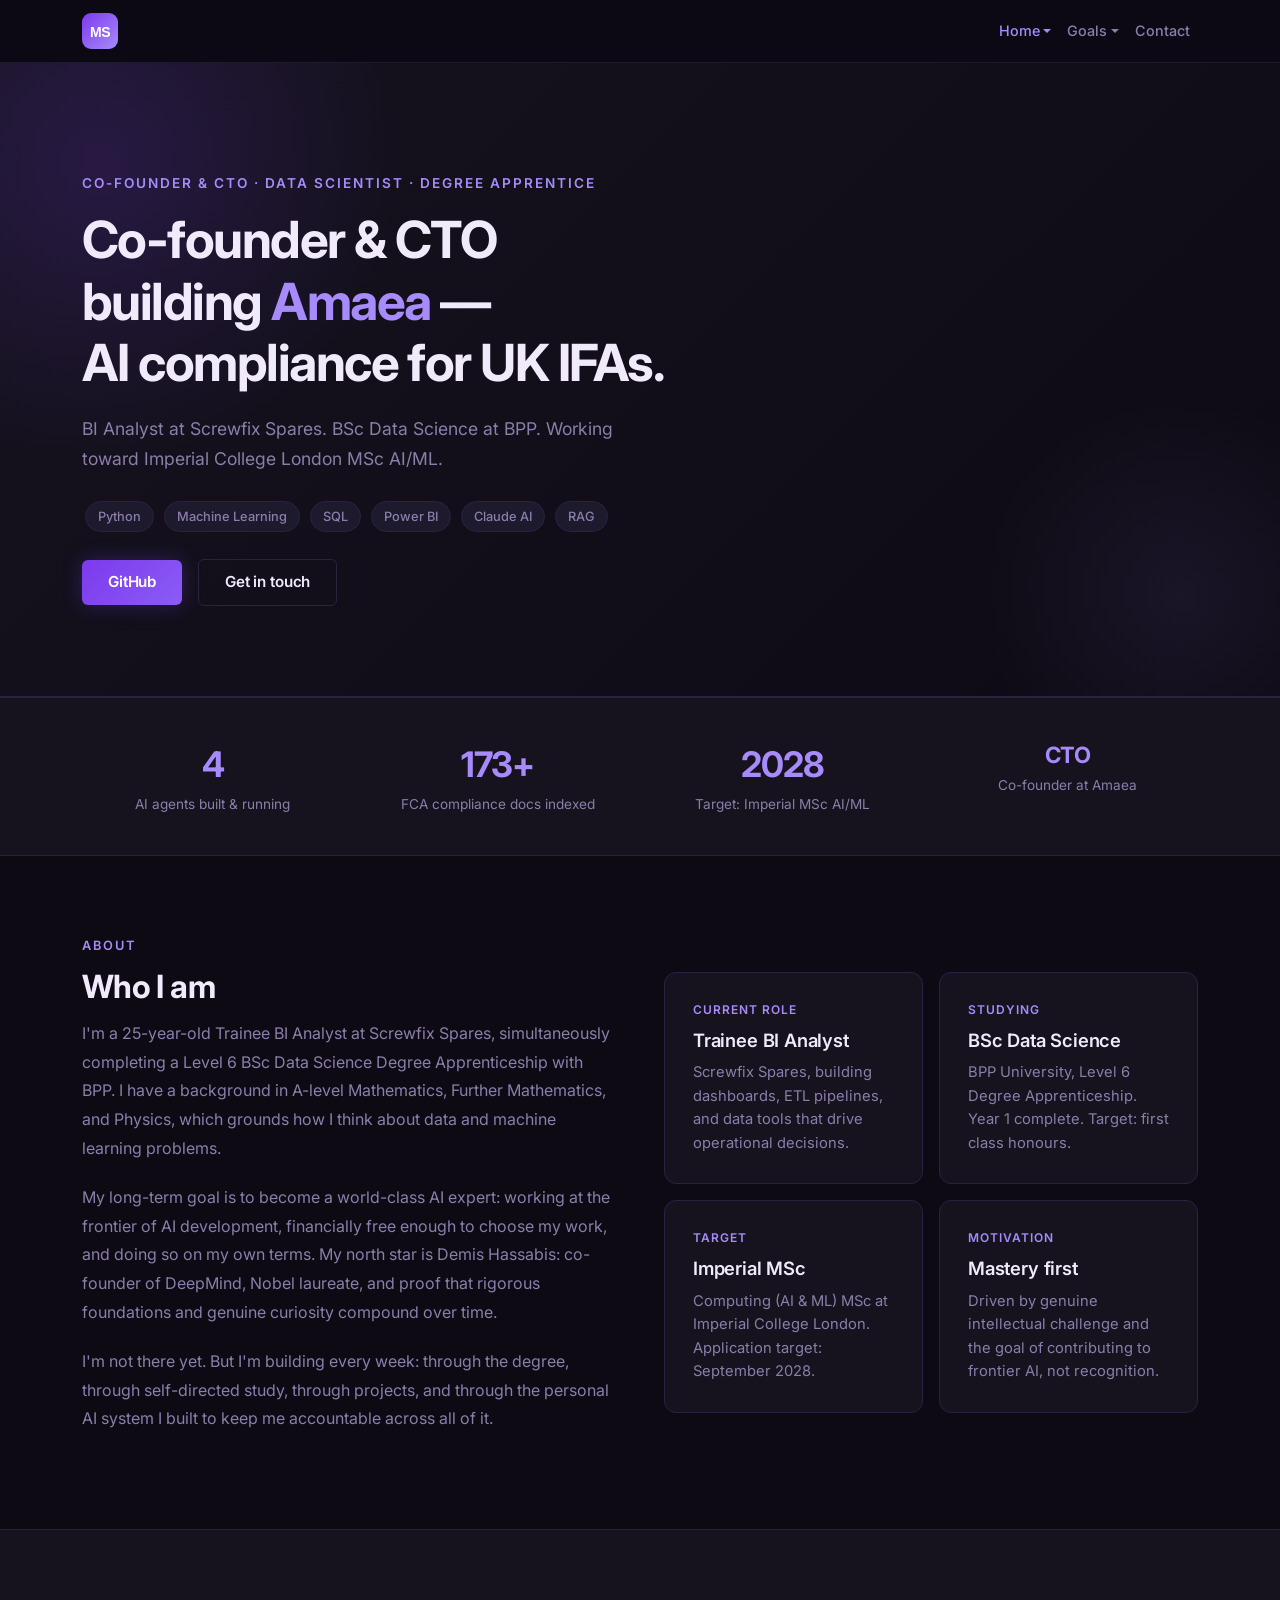
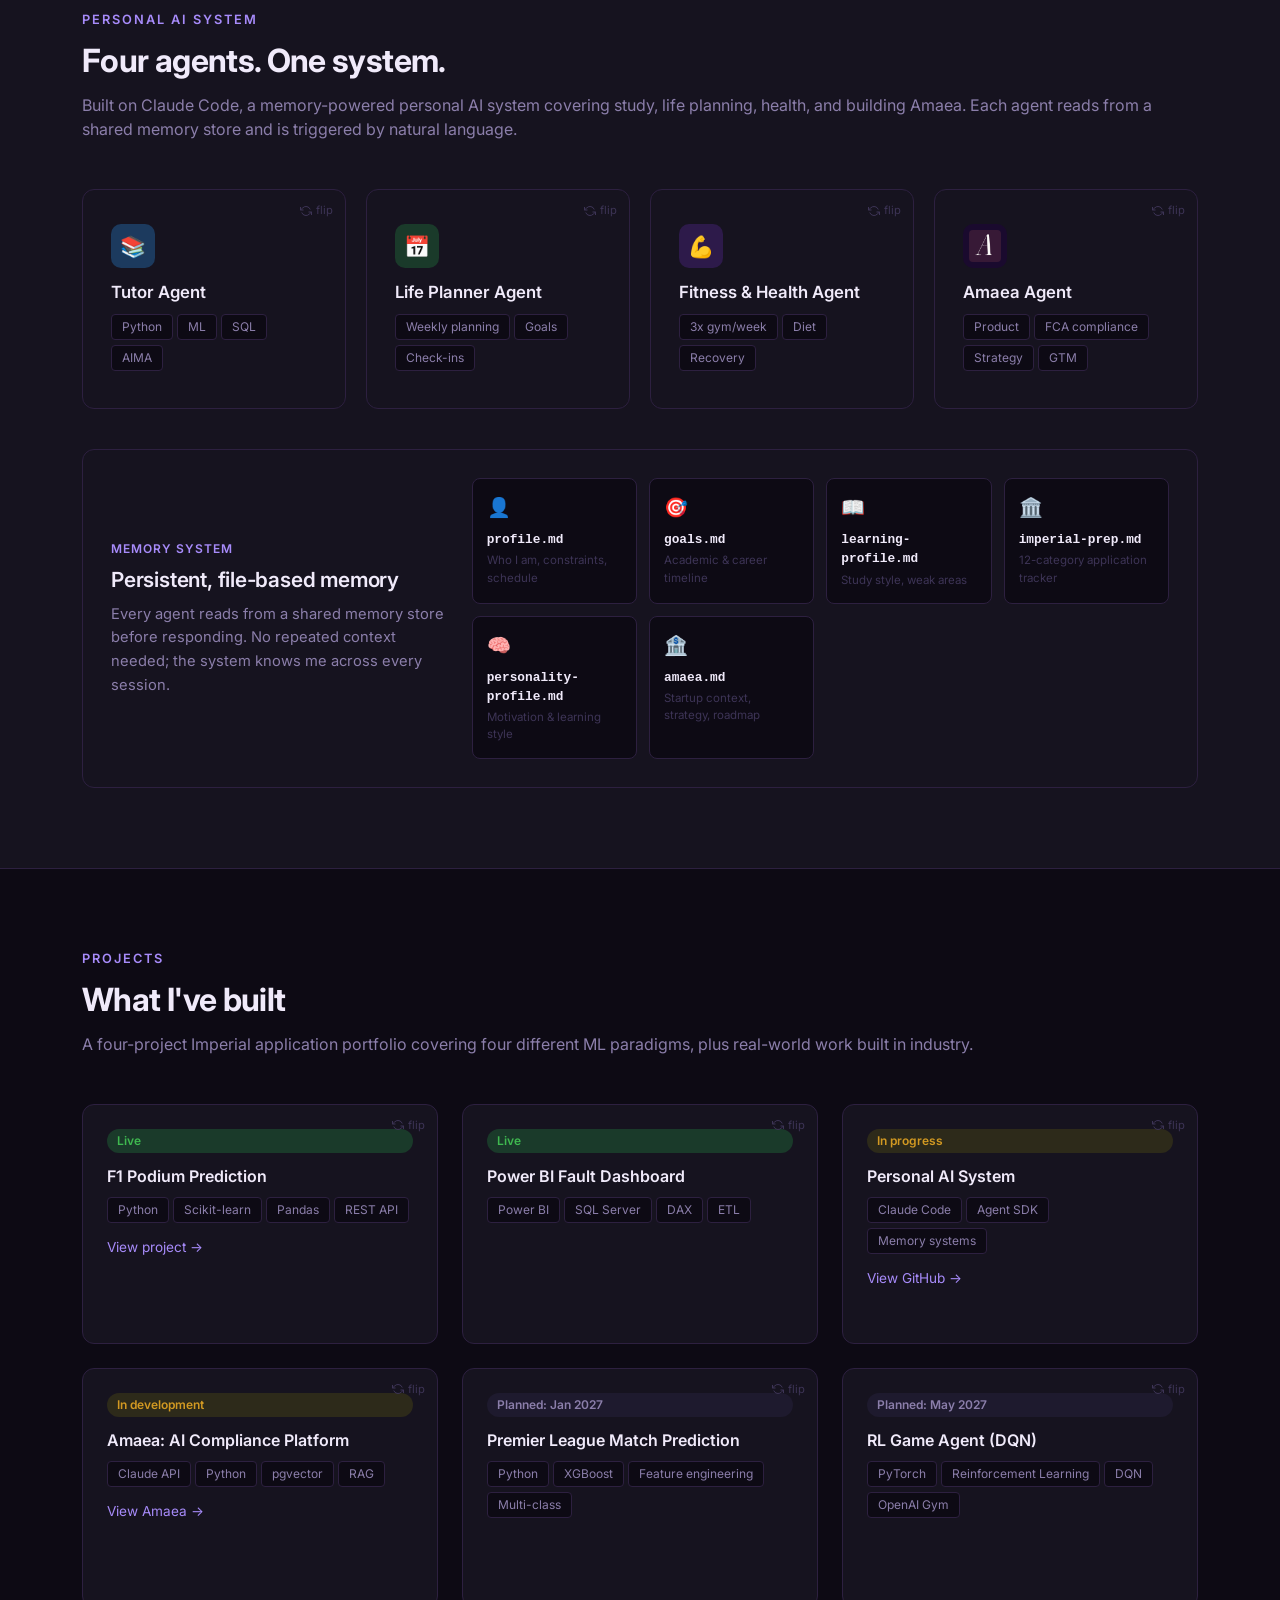
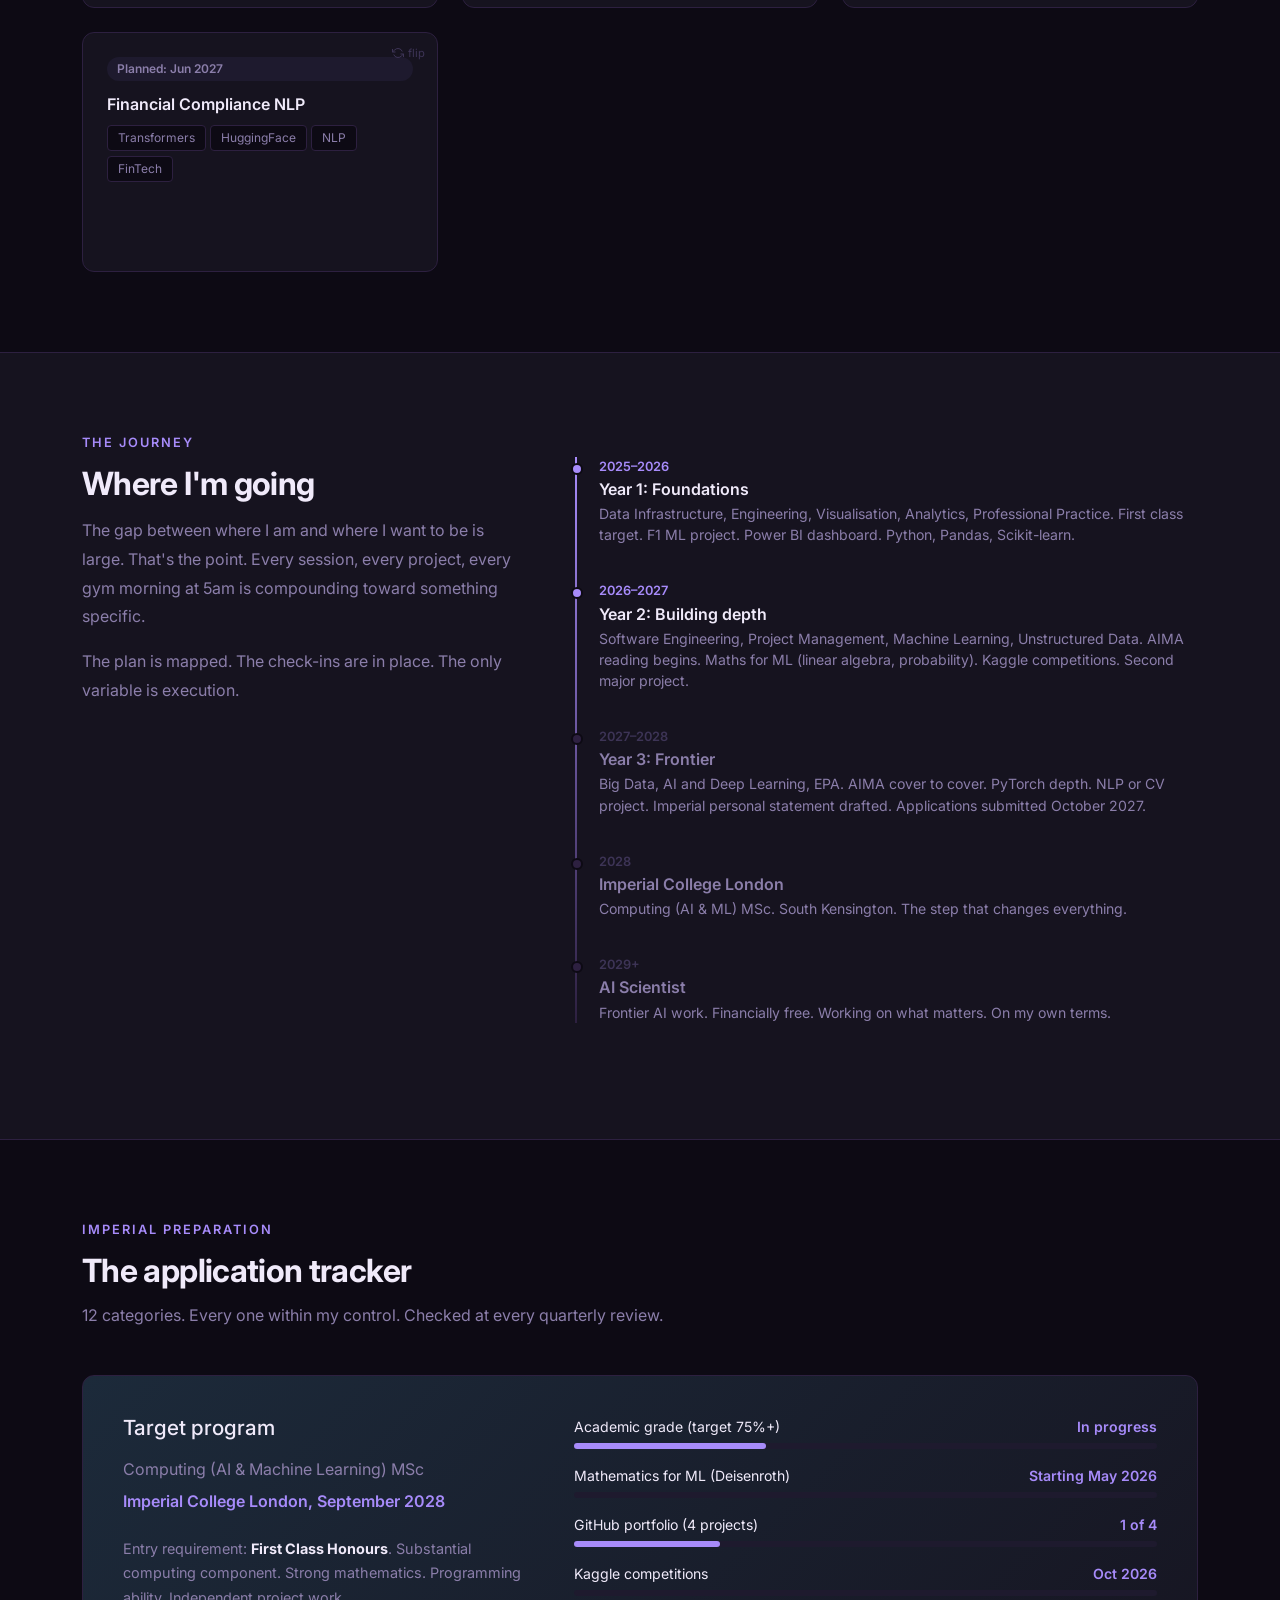
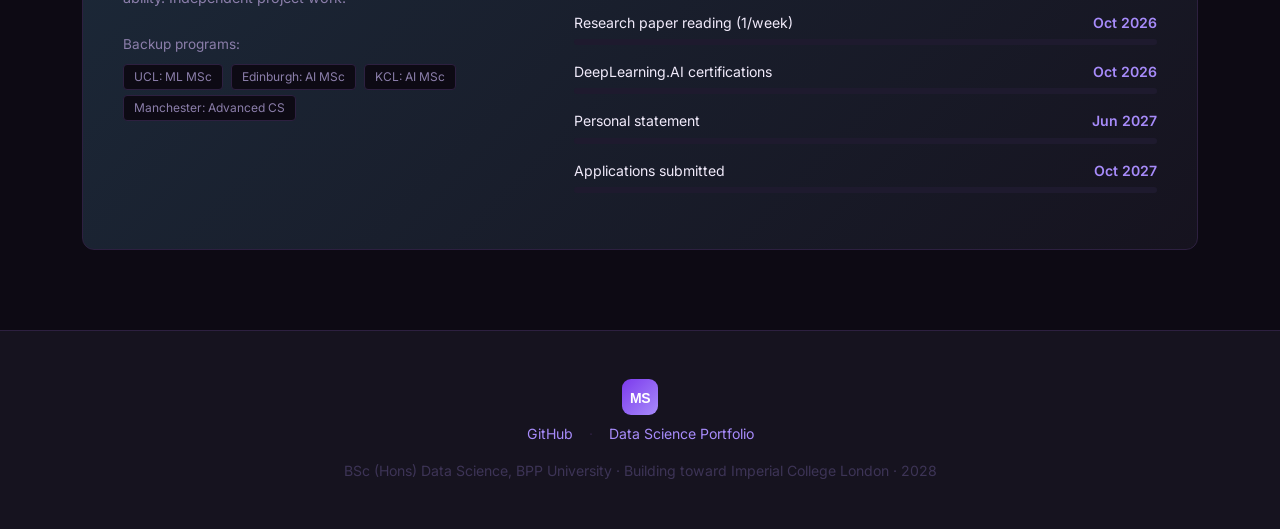
==== index.html @ a5e419f2 "Remove personal tracking memory files from professional portfolio memory grid" ====
<!DOCTYPE html>
<html lang="en">
<head>
  <meta charset="UTF-8"/>
  <meta name="viewport" content="width=device-width, initial-scale=1.0"/>
  <title>Milan Sajiv, Co-founder & CTO, Data Scientist</title>
  <link rel="icon" href="data:image/svg+xml,<svg xmlns=%22http://www.w3.org/2000/svg%22 viewBox=%220 0 100 100%22><text y=%22.9em%22 font-size=%2290%22>🧠</text></svg>">
  <link href="https://cdn.jsdelivr.net/npm/bootstrap@5.3.0/dist/css/bootstrap.min.css" rel="stylesheet"/>
  <link href="https://fonts.googleapis.com/css2?family=Inter:wght@300;400;600;700&display=swap" rel="stylesheet"/>
  <link href="site.css" rel="stylesheet"/>
  <style>
    * { scroll-behavior: smooth; }
    body { font-family: 'Inter', sans-serif; background-color: #0d0a14; color: #f0eafa; margin: 0; }

    /* Nav */
    .navbar { background-color: #16131f; border-bottom: 1px solid #2d2040; }
    .navbar-brand { color: #f0eafa !important; font-weight: 700; font-size: 1.1rem; }
    .nav-link { color: #8b7eaa !important; font-size: 0.9rem; }
    .nav-link:hover, .nav-link.active { color: #a78bfa !important; }
    .navbar-toggler { border-color: #2d2040 !important; padding: 6px 10px; }
    .dropdown-menu { background-color: #16131f; border: 1px solid #2d2040; border-radius: 8px; padding: 6px; margin-top: 4px; }
    .dropdown-item { color: #8b7eaa; border-radius: 4px; font-size: 0.88rem; padding: 8px 14px; }
    .dropdown-item:hover, .dropdown-item:focus { background-color: #1e1a2e; color: #a78bfa; }

    /* Hero */
    .hero { background: linear-gradient(135deg, #16131f 0%, #0d0a14 100%); padding: 110px 0 90px; border-bottom: 1px solid #2d2040; }
    .hero .eyebrow { color: #a78bfa; font-size: 0.85rem; font-weight: 600; text-transform: uppercase; letter-spacing: 2px; margin-bottom: 16px; }
    .hero h1 { font-size: 3.2rem; font-weight: 700; line-height: 1.2; margin-bottom: 20px; }
    .hero h1 span { color: #a78bfa; }
    .hero p { font-size: 1.1rem; color: #8b7eaa; max-width: 580px; line-height: 1.7; }
    .badge-tech { background-color: #1e1a2e; color: #8b7eaa; border: 1px solid #2d2040; padding: 5px 12px; border-radius: 20px; font-size: 0.8rem; display: inline-block; margin: 3px; }
    .btn-main { background-color: #7c3aed; border: none; color: #fff; padding: 11px 26px; border-radius: 6px; font-weight: 600; text-decoration: none; display: inline-block; margin-right: 12px; font-size: 0.95rem; }
    .btn-main:hover { background-color: #8b5cf6; color: #fff; }
    .btn-ghost { background-color: transparent; border: 1px solid #2d2040; color: #f0eafa; padding: 11px 26px; border-radius: 6px; font-weight: 600; text-decoration: none; display: inline-block; font-size: 0.95rem; }
    .btn-ghost:hover { background-color: #1e1a2e; color: #f0eafa; border-color: #a78bfa; }

    /* Sections */
    section { padding: 80px 0; }
    .section-label { color: #a78bfa; font-size: 0.8rem; font-weight: 600; text-transform: uppercase; letter-spacing: 2px; margin-bottom: 8px; }
    .section-title { font-size: 2rem; font-weight: 700; margin-bottom: 8px; }
    .section-sub { color: #8b7eaa; font-size: 1rem; margin-bottom: 48px; }

    /* Cards */
    .card-dark { background-color: #16131f; border: 1px solid #2d2040; border-radius: 12px; padding: 28px; height: 100%; transition: border-color 0.2s; }
    .card-dark:hover { border-color: #a78bfa; }
    .card-dark .card-label { color: #a78bfa; font-size: 0.75rem; font-weight: 600; text-transform: uppercase; letter-spacing: 1px; margin-bottom: 10px; }
    .card-dark h3 { color: #f0eafa; font-size: 1.15rem; font-weight: 600; margin-bottom: 10px; }
    .card-dark p { color: #8b7eaa; font-size: 0.92rem; line-height: 1.6; margin: 0; }

    /* Stat strip */
    .stat-strip { background-color: #16131f; border-top: 1px solid #2d2040; border-bottom: 1px solid #2d2040; padding: 40px 0; }
    .stat-box { text-align: center; }
    .stat-box .number { font-size: 2.2rem; font-weight: 700; color: #a78bfa; }
    .stat-box .label { color: #8b7eaa; font-size: 0.85rem; margin-top: 4px; }

    /* Agent cards — flip */
    .agent-card-wrap { height: 220px; perspective: 1000px; cursor: pointer; }
    .agent-card { position: relative; width: 100%; height: 100%; transform-style: preserve-3d; transition: transform 0.55s cubic-bezier(0.4,0.2,0.2,1); border-radius: 12px; }
    .agent-card.flipped { transform: rotateY(180deg); }
    .agent-card-front, .agent-card-back { position: absolute; inset: 0; border-radius: 12px; backface-visibility: hidden; -webkit-backface-visibility: hidden; display: flex; flex-direction: column; padding: 28px; }
    .agent-card-front { background-color: #16131f; border: 1px solid #2d2040; justify-content: center; align-items: flex-start; transition: border-color 0.2s; }
    .agent-card-wrap:hover .agent-card-front { border-color: #a78bfa; }
    .agent-card-back { background-color: #1e1a2e; border: 1px solid #a78bfa; transform: rotateY(180deg); justify-content: center; }
    .agent-icon { width: 44px; height: 44px; border-radius: 10px; display: flex; align-items: center; justify-content: center; font-size: 1.3rem; margin-bottom: 14px; flex-shrink: 0; }
    .agent-icon.blue { background-color: #1c3a5e; }
    .agent-icon.green { background-color: #1a3a2a; }
    .agent-icon.purple { background-color: #2d1a4a; }
    .agent-card-front h3 { color: #f0eafa; font-size: 1.05rem; font-weight: 600; margin: 0 0 10px; }
    .flip-hint { position: absolute; top: 12px; right: 12px; color: #3d3456; font-size: 0.7rem; display: flex; align-items: center; gap: 4px; transition: color 0.2s; pointer-events: none; }
    .flip-hint svg { width: 12px; height: 12px; }
    .agent-card-wrap:hover .flip-hint, .project-card-wrap:hover .flip-hint { color: #a78bfa; }
    .agent-card-back { justify-content: center; }
    .agent-card-back p { color: #c4b5d4; font-size: 0.88rem; line-height: 1.65; margin: 0; }
    .agent-tag { background-color: #0d0a14; border: 1px solid #2d2040; color: #8b7eaa; padding: 3px 10px; border-radius: 4px; font-size: 0.75rem; margin-right: 4px; margin-bottom: 4px; display: inline-block; }

    /* Agent scroll */
    .agent-scroll-wrapper { position: relative; margin-bottom: 40px; }
    .agent-scroll-wrapper::after { content: ''; position: absolute; top: 0; right: 0; width: 80px; height: calc(100% - 36px); background: linear-gradient(to right, transparent, #16131f); pointer-events: none; border-radius: 0 12px 12px 0; }
    .agent-grid { display: grid; grid-template-columns: repeat(4, 1fr); gap: 20px; }
    .agent-scroll-bar { display: none; margin-top: 16px; height: 3px; background-color: #1e1a2e; border-radius: 99px; overflow: hidden; }
    .agent-scroll-bar-fill { height: 100%; width: 25%; background: linear-gradient(to right, #7c3aed, #a78bfa); border-radius: 99px; transition: width 0.25s cubic-bezier(0.4,0,0.2,1); }
    @media (max-width: 1100px) {
      .agent-scroll-wrapper::after { display: block; }
      .agent-grid { display: flex; overflow-x: auto; scroll-snap-type: x mandatory; -webkit-overflow-scrolling: touch; scrollbar-width: none; gap: 16px; padding-bottom: 4px; }
      .agent-grid::-webkit-scrollbar { display: none; }
      .agent-grid-item { min-width: 270px; max-width: 270px; flex-shrink: 0; scroll-snap-align: start; }
      .agent-scroll-bar { display: block; }
      .agent-card { word-wrap: break-word; overflow-wrap: break-word; }
      .agent-card h3 { white-space: normal; }
      .agent-card p { white-space: normal; display: -webkit-box; -webkit-line-clamp: 4; -webkit-box-orient: vertical; overflow: hidden; }
      .agent-tag { white-space: normal; }
    }
    @media (max-width: 768px) {
      .agent-grid-item { min-width: 78vw; max-width: 78vw; }
      .agent-card-wrap { height: 200px; }
      .agent-card-front, .agent-card-back { padding: 20px; }
      .agent-icon { width: 38px; height: 38px; font-size: 1.1rem; margin-bottom: 12px; }
      .agent-card-front h3 { font-size: 0.95rem; }
      .agent-card-back p { font-size: 0.82rem; }
    }
    @media (min-width: 1101px) {
      .agent-scroll-wrapper::after { display: none; }
      .agent-grid-item { min-width: 0; }
    }

    /* Timeline */
    .timeline { position: relative; padding-left: 32px; }
    .timeline::before { content: ''; position: absolute; left: 8px; top: 0; bottom: 0; width: 2px; background: linear-gradient(to bottom, #a78bfa, #2d2040); }
    .timeline-item { position: relative; margin-bottom: 36px; }
    .timeline-item::before { content: ''; position: absolute; left: -28px; top: 6px; width: 12px; height: 12px; border-radius: 50%; background-color: #a78bfa; border: 2px solid #0d0a14; }
    .timeline-item.future::before { background-color: #2d2040; }
    .timeline-item .year { color: #a78bfa; font-size: 0.8rem; font-weight: 600; margin-bottom: 4px; }
    .timeline-item.future .year { color: #3d3456; }
    .timeline-item h4 { color: #f0eafa; font-size: 1rem; font-weight: 600; margin-bottom: 4px; }
    .timeline-item.future h4 { color: #8b7eaa; }
    .timeline-item p { color: #8b7eaa; font-size: 0.88rem; margin: 0; }

    /* Project cards — flip */
    .project-status { font-size: 0.75rem; font-weight: 600; padding: 3px 10px; border-radius: 20px; display: inline-block; margin-bottom: 14px; }
    .status-live { background-color: #1a3a2a; color: #3fb950; }
    .status-progress { background-color: #2d2a1a; color: #d29922; }
    .status-planned { background-color: #1e1a2e; color: #8b7eaa; }
    .project-card-wrap { height: 240px; perspective: 1000px; cursor: pointer; }
    .project-card { position: relative; width: 100%; height: 100%; transform-style: preserve-3d; transition: transform 0.55s cubic-bezier(0.4,0.2,0.2,1); border-radius: 12px; }
    .project-card.flipped { transform: rotateY(180deg); }
    .project-card-front, .project-card-back { position: absolute; inset: 0; border-radius: 12px; backface-visibility: hidden; -webkit-backface-visibility: hidden; display: flex; flex-direction: column; padding: 24px; }
    .project-card-front { background-color: #16131f; border: 1px solid #2d2040; transition: border-color 0.2s; }
    .project-card-wrap:hover .project-card-front { border-color: #a78bfa; }
    .project-card-back { background-color: #1e1a2e; border: 1px solid #a78bfa; transform: rotateY(180deg); justify-content: center; }
    .project-card-front h3 { color: #f0eafa; font-size: 1rem; font-weight: 600; margin: 0 0 10px; }
    .project-card-back p { color: #c4b5d4; font-size: 0.85rem; line-height: 1.65; margin: 0; }
    .project-link { color: #a78bfa; font-size: 0.83rem; text-decoration: none; }
    .project-link:hover { text-decoration: underline; color: #a78bfa; }
    .project-card p { color: #8b7eaa; font-size: 0.88rem; line-height: 1.6; margin-bottom: 16px; }
    .project-link { color: #a78bfa; font-size: 0.85rem; text-decoration: none; }
    .project-link:hover { text-decoration: underline; color: #a78bfa; }

    /* Memory system */
    .memory-grid { display: grid; grid-template-columns: repeat(auto-fill, minmax(160px, 1fr)); gap: 12px; }
    .memory-item { background-color: #0d0a14; border: 1px solid #2d2040; border-radius: 8px; padding: 14px; }
    .memory-item .mem-icon { font-size: 1.2rem; margin-bottom: 8px; }
    .memory-item .mem-name { color: #f0eafa; font-size: 0.8rem; font-weight: 600; font-family: monospace; }
    .memory-item .mem-desc { color: #3d3456; font-size: 0.72rem; margin-top: 3px; }

    /* Imperial section */
    .imperial-banner { background: linear-gradient(135deg, #1c2a3a 0%, #16131f 100%); border: 1px solid #2d2040; border-radius: 12px; padding: 40px; }
    .progress-item { margin-bottom: 16px; }
    .progress-label { display: flex; justify-content: space-between; margin-bottom: 6px; }
    .progress-label span:first-child { color: #f0eafa; font-size: 0.88rem; }
    .progress-label span:last-child { color: #a78bfa; font-size: 0.88rem; font-weight: 600; }
    .progress-bar-bg { background-color: #1e1a2e; border-radius: 4px; height: 6px; }
    .progress-bar-fill { background-color: #a78bfa; border-radius: 4px; height: 6px; }

    /* Footer */
    footer { background-color: #16131f; border-top: 1px solid #2d2040; padding: 48px 0; }
    footer p { color: #3d3456; font-size: 0.88rem; margin: 0; }
    footer a { color: #a78bfa; text-decoration: none; }
    footer a:hover { text-decoration: underline; }

    .alt-bg { background-color: #16131f; border-top: 1px solid #2d2040; border-bottom: 1px solid #2d2040; }
  </style>
</head>
<body>

<!-- Navbar -->
<nav class="navbar navbar-expand-lg sticky-top">
  <div class="container">
    <a class="navbar-brand" href="#"><svg width="36" height="36" viewBox="0 0 36 36" fill="none" xmlns="http://www.w3.org/2000/svg"><defs><linearGradient id="ms-grad" x1="0" y1="0" x2="36" y2="36" gradientUnits="userSpaceOnUse"><stop offset="0%" stop-color="#7c3aed"/><stop offset="100%" stop-color="#a78bfa"/></linearGradient></defs><rect width="36" height="36" rx="9" fill="url(#ms-grad)"/><text x="18" y="24" text-anchor="middle" fill="white" font-size="14" font-weight="700" font-family="-apple-system,sans-serif" letter-spacing="-0.5">MS</text></svg></a>
    <button class="navbar-toggler" type="button" data-bs-toggle="collapse" data-bs-target="#mainNav">
      <span style="display:block;width:20px;height:2px;background:#f0eafa;margin:4px 0;"></span>
      <span style="display:block;width:20px;height:2px;background:#f0eafa;margin:4px 0;"></span>
      <span style="display:block;width:20px;height:2px;background:#f0eafa;margin:4px 0;"></span>
    </button>
    <div class="collapse navbar-collapse" id="mainNav">
      <ul class="navbar-nav ms-auto">
        <li class="nav-item dropdown">
          <a class="nav-link dropdown-toggle active" href="#" data-bs-toggle="dropdown">Home</a>
          <ul class="dropdown-menu dropdown-menu-end">
            <li><a class="dropdown-item" href="index.html">Home</a></li>
            <li><a class="dropdown-item" href="#about">About</a></li>
            <li><a class="dropdown-item" href="#system">AI System</a></li>
            <li><a class="dropdown-item" href="#projects">Projects</a></li>
            <li><a class="dropdown-item" href="#journey">Journey</a></li>
          </ul>
        </li>
        <li class="nav-item dropdown">
          <a class="nav-link dropdown-toggle" href="#" data-bs-toggle="dropdown">Goals</a>
          <ul class="dropdown-menu dropdown-menu-end">
            <li><a class="dropdown-item" href="goals.html">Goals & Imperial Prep</a></li>
            <li><a class="dropdown-item" href="study.html">Study Plan</a></li>
            <li><a class="dropdown-item" href="amaea.html">Amaea</a></li>
          </ul>
        </li>
        <li class="nav-item">
          <a class="nav-link" href="mailto:milansajiv0@gmail.com">Contact</a>
        </li>
      </ul>
    </div>
  </div>
</nav>

<!-- Hero -->
<div class="hero">
  <div class="container">
    <div class="eyebrow">Co-founder & CTO · Data Scientist · Degree Apprentice</div>
    <h1>Co-founder & CTO<br/>building <a href="https://amaea0002-dev.github.io/webpage" style="color:#a78bfa;text-decoration:none;"><span>Amaea</span></a> —<br/>AI compliance for UK IFAs.</h1>
    <p class="mt-3">BI Analyst at Screwfix Spares. BSc Data Science at BPP. Working toward Imperial College London MSc AI/ML.</p>
    <div class="mt-4">
      <span class="badge-tech">Python</span>
      <span class="badge-tech">Machine Learning</span>
      <span class="badge-tech">SQL</span>
      <span class="badge-tech">Power BI</span>
      <span class="badge-tech">Claude AI</span>
      <span class="badge-tech">RAG</span>
    </div>
    <div class="mt-4">
      <a href="https://github.com/MilanSajiv" class="btn-main">GitHub</a>
      <a href="mailto:milansajiv0@gmail.com" class="btn-ghost">Get in touch</a>
    </div>
  </div>
</div>

<!-- Stats -->
<div class="stat-strip">
  <div class="container">
    <div class="row g-4">
      <div class="col-6 col-md-3">
        <div class="stat-box">
          <div class="number">4</div>
          <div class="label">AI agents built & running</div>
        </div>
      </div>
      <div class="col-6 col-md-3">
        <div class="stat-box">
          <div class="number">173+</div>
          <div class="label">FCA compliance docs indexed</div>
        </div>
      </div>
      <div class="col-6 col-md-3">
        <div class="stat-box">
          <div class="number">2028</div>
          <div class="label">Target: Imperial MSc AI/ML</div>
        </div>
      </div>
      <div class="col-6 col-md-3">
        <div class="stat-box">
          <div class="number" style="font-size:1.4rem;">CTO</div>
          <div class="label">Co-founder at Amaea</div>
        </div>
      </div>
    </div>
  </div>
</div>

<!-- About -->
<section id="about">
  <div class="container">
    <div class="row g-5 align-items-center">
      <div class="col-lg-6">
        <div class="section-label">About</div>
        <div class="section-title">Who I am</div>
        <p style="color:#8b7eaa; line-height:1.8; margin-bottom:20px;">I'm a 25-year-old Trainee BI Analyst at Screwfix Spares, simultaneously completing a Level 6 BSc Data Science Degree Apprenticeship with BPP. I have a background in A-level Mathematics, Further Mathematics, and Physics, which grounds how I think about data and machine learning problems.</p>
        <p style="color:#8b7eaa; line-height:1.8; margin-bottom:20px;">My long-term goal is to become a world-class AI expert: working at the frontier of AI development, financially free enough to choose my work, and doing so on my own terms. My north star is Demis Hassabis: co-founder of DeepMind, Nobel laureate, and proof that rigorous foundations and genuine curiosity compound over time.</p>
        <p style="color:#8b7eaa; line-height:1.8;">I'm not there yet. But I'm building every week: through the degree, through self-directed study, through projects, and through the personal AI system I built to keep me accountable across all of it.</p>
      </div>
      <div class="col-lg-6">
        <div class="row g-3">
          <div class="col-6">
            <div class="card-dark">
              <div class="card-label">Current role</div>
              <h3>Trainee BI Analyst</h3>
              <p>Screwfix Spares, building dashboards, ETL pipelines, and data tools that drive operational decisions.</p>
            </div>
          </div>
          <div class="col-6">
            <div class="card-dark">
              <div class="card-label">Studying</div>
              <h3>BSc Data Science</h3>
              <p>BPP University, Level 6 Degree Apprenticeship. Year 1 complete. Target: first class honours.</p>
            </div>
          </div>
          <div class="col-6">
            <div class="card-dark">
              <div class="card-label">Target</div>
              <h3>Imperial MSc</h3>
              <p>Computing (AI & ML) MSc at Imperial College London. Application target: September 2028.</p>
            </div>
          </div>
          <div class="col-6">
            <div class="card-dark">
              <div class="card-label">Motivation</div>
              <h3>Mastery first</h3>
              <p>Driven by genuine intellectual challenge and the goal of contributing to frontier AI, not recognition.</p>
            </div>
          </div>
        </div>
      </div>
    </div>
  </div>
</section>

<!-- AI System -->
<section id="system" class="alt-bg">
  <div class="container">
    <div class="section-label">Personal AI System</div>
    <div class="section-title">Four agents. One system.</div>
    <p class="section-sub">Built on Claude Code, a memory-powered personal AI system covering study, life planning, health, and building Amaea. Each agent reads from a shared memory store and is triggered by natural language.</p>

    <div class="agent-scroll-wrapper">
      <div class="agent-grid" id="agentGrid">
        <div class="agent-grid-item">
          <div class="agent-card-wrap">
            <div class="agent-card">
              <div class="agent-card-front"><span class="flip-hint"><svg viewBox="0 0 24 24" fill="none" stroke="currentColor" stroke-width="2"><path d="M1 4v6h6M23 20v-6h-6"/><path d="M20.49 9A9 9 0 0 0 5.64 5.64L1 10m22 4l-4.64 4.36A9 9 0 0 1 3.51 15"/></svg>flip</span>
                <div class="agent-icon blue">📚</div>
                <h3>Tutor Agent</h3>
                <div><span class="agent-tag">Python</span><span class="agent-tag">ML</span><span class="agent-tag">SQL</span><span class="agent-tag">AIMA</span></div>
              </div>
              <div class="agent-card-back">
                <p>Teaches data science, ML, Python, SQL, and AI from first principles. Anchors concepts to maths and physics analogies. Tracks weak areas and builds from foundations up.</p>
              </div>
            </div>
          </div>
        </div>
        <div class="agent-grid-item">
          <div class="agent-card-wrap">
            <div class="agent-card">
              <div class="agent-card-front"><span class="flip-hint"><svg viewBox="0 0 24 24" fill="none" stroke="currentColor" stroke-width="2"><path d="M1 4v6h6M23 20v-6h-6"/><path d="M20.49 9A9 9 0 0 0 5.64 5.64L1 10m22 4l-4.64 4.36A9 9 0 0 1 3.51 15"/></svg>flip</span>
                <div class="agent-icon green">📅</div>
                <h3>Life Planner Agent</h3>
                <div><span class="agent-tag">Weekly planning</span><span class="agent-tag">Goals</span><span class="agent-tag">Check-ins</span></div>
              </div>
              <div class="agent-card-back">
                <p>Manages weekly schedules, daily check-ins, goal tracking, and decision support. Plans realistically around work pattern, commute, and energy levels.</p>
              </div>
            </div>
          </div>
        </div>
        <div class="agent-grid-item">
          <div class="agent-card-wrap">
            <div class="agent-card">
              <div class="agent-card-front"><span class="flip-hint"><svg viewBox="0 0 24 24" fill="none" stroke="currentColor" stroke-width="2"><path d="M1 4v6h6M23 20v-6h-6"/><path d="M20.49 9A9 9 0 0 0 5.64 5.64L1 10m22 4l-4.64 4.36A9 9 0 0 1 3.51 15"/></svg>flip</span>
                <div class="agent-icon purple">💪</div>
                <h3>Fitness & Health Agent</h3>
                <div><span class="agent-tag">3x gym/week</span><span class="agent-tag">Diet</span><span class="agent-tag">Recovery</span></div>
              </div>
              <div class="agent-card-back">
                <p>Manages gym programme, meal plan, step targets, sleep habits, and body measurements. Built around a 5am gym preference and a recomposition goal.</p>
              </div>
            </div>
          </div>
        </div>
        <div class="agent-grid-item">
          <div class="agent-card-wrap">
            <div class="agent-card">
              <div class="agent-card-front"><span class="flip-hint"><svg viewBox="0 0 24 24" fill="none" stroke="currentColor" stroke-width="2"><path d="M1 4v6h6M23 20v-6h-6"/><path d="M20.49 9A9 9 0 0 0 5.64 5.64L1 10m22 4l-4.64 4.36A9 9 0 0 1 3.51 15"/></svg>flip</span>
                <div class="agent-icon" style="background-color:#1a0a2e;padding:6px;"><img src="assets/amaea-logo.png" alt="Amaea" style="width:100%;height:100%;object-fit:contain;border-radius:4px;"></div>
                <h3>Amaea Agent</h3>
                <div><span class="agent-tag">Product</span><span class="agent-tag">FCA compliance</span><span class="agent-tag">Strategy</span><span class="agent-tag">GTM</span></div>
              </div>
              <div class="agent-card-back">
                <p>Co-pilot for building Amaea. Handles product strategy, FCA research, pricing, GTM, roadmap, and technical build decisions for the AI compliance platform.</p>
              </div>
            </div>
          </div>
        </div>
      </div>
      <div class="agent-scroll-bar" id="agentScrollBar">
        <div class="agent-scroll-bar-fill" id="agentScrollFill"></div>
      </div>
    </div>

    <!-- Memory system -->
    <div class="card-dark">
      <div class="row align-items-center">
        <div class="col-lg-4 mb-4 mb-lg-0">
          <div class="card-label">Memory System</div>
          <h3 style="font-size:1.3rem;">Persistent, file-based memory</h3>
          <p>Every agent reads from a shared memory store before responding. No repeated context needed; the system knows me across every session.</p>
        </div>
        <div class="col-lg-8">
          <div class="memory-grid">
            <div class="memory-item"><div class="mem-icon">👤</div><div class="mem-name">profile.md</div><div class="mem-desc">Who I am, constraints, schedule</div></div>
            <div class="memory-item"><div class="mem-icon">🎯</div><div class="mem-name">goals.md</div><div class="mem-desc">Academic & career timeline</div></div>
            <div class="memory-item"><div class="mem-icon">📖</div><div class="mem-name">learning-profile.md</div><div class="mem-desc">Study style, weak areas</div></div>
            <div class="memory-item"><div class="mem-icon">🏛️</div><div class="mem-name">imperial-prep.md</div><div class="mem-desc">12-category application tracker</div></div>
            <div class="memory-item"><div class="mem-icon">🧠</div><div class="mem-name">personality-profile.md</div><div class="mem-desc">Motivation & learning style</div></div>
            <div class="memory-item"><div class="mem-icon">🏦</div><div class="mem-name">amaea.md</div><div class="mem-desc">Startup context, strategy, roadmap</div></div>
          </div>
        </div>
      </div>
    </div>
  </div>
</section>

<!-- Projects -->
<section id="projects">
  <div class="container">
    <div class="section-label">Projects</div>
    <div class="section-title">What I've built</div>
    <p class="section-sub">A four-project Imperial application portfolio covering four different ML paradigms, plus real-world work built in industry.</p>

    <div class="row g-4">
      <!-- Live -->
      <div class="col-lg-4">
        <div class="project-card-wrap">
          <div class="project-card">
            <div class="project-card-front"><span class="flip-hint"><svg viewBox="0 0 24 24" fill="none" stroke="currentColor" stroke-width="2"><path d="M1 4v6h6M23 20v-6h-6"/><path d="M20.49 9A9 9 0 0 0 5.64 5.64L1 10m22 4l-4.64 4.36A9 9 0 0 1 3.51 15"/></svg>flip</span>
              <span class="project-status status-live">Live</span>
              <h3>F1 Podium Prediction</h3>
              <div style="margin-bottom:10px;"><span class="agent-tag">Python</span><span class="agent-tag">Scikit-learn</span><span class="agent-tag">Pandas</span><span class="agent-tag">REST API</span></div>
              <a href="https://bp0323912.github.io/data-science-portfolio" class="project-link">View project →</a>
            </div>
            <div class="project-card-back">
              <p>ML pipeline predicting Formula 1 podium finishes using qualifying position and constructor standings. ETL from Jolpica API, Logistic Regression and Random Forest classifiers, 6,432 race results across 15 seasons.</p>
            </div>
          </div>
        </div>
      </div>
      <div class="col-lg-4">
        <div class="project-card-wrap">
          <div class="project-card">
            <div class="project-card-front"><span class="flip-hint"><svg viewBox="0 0 24 24" fill="none" stroke="currentColor" stroke-width="2"><path d="M1 4v6h6M23 20v-6h-6"/><path d="M20.49 9A9 9 0 0 0 5.64 5.64L1 10m22 4l-4.64 4.36A9 9 0 0 1 3.51 15"/></svg>flip</span>
              <span class="project-status status-live">Live</span>
              <h3>Power BI Fault Dashboard</h3>
              <div><span class="agent-tag">Power BI</span><span class="agent-tag">SQL Server</span><span class="agent-tag">DAX</span><span class="agent-tag">ETL</span></div>
            </div>
            <div class="project-card-back">
              <p>Self-service BI report built for Screwfix Spares, replacing a manual fault data process. Star schema data model, DAX measures, drill-through functionality. Reduced reporting time by 4-5 hours/week.</p>
            </div>
          </div>
        </div>
      </div>
      <!-- In progress -->
      <div class="col-lg-4">
        <div class="project-card-wrap">
          <div class="project-card">
            <div class="project-card-front"><span class="flip-hint"><svg viewBox="0 0 24 24" fill="none" stroke="currentColor" stroke-width="2"><path d="M1 4v6h6M23 20v-6h-6"/><path d="M20.49 9A9 9 0 0 0 5.64 5.64L1 10m22 4l-4.64 4.36A9 9 0 0 1 3.51 15"/></svg>flip</span>
              <span class="project-status status-progress">In progress</span>
              <h3>Personal AI System</h3>
              <div style="margin-bottom:10px;"><span class="agent-tag">Claude Code</span><span class="agent-tag">Agent SDK</span><span class="agent-tag">Memory systems</span></div>
              <a href="https://github.com/MilanSajiv" class="project-link">View GitHub →</a>
            </div>
            <div class="project-card-back">
              <p>Four-agent Claude Code system with persistent memory, daily/weekly/monthly check-ins, and full life, study, fitness, and startup planning. Built to keep me accountable toward an Imperial MSc.</p>
            </div>
          </div>
        </div>
      </div>
      <div class="col-lg-4">
        <div class="project-card-wrap">
          <div class="project-card">
            <div class="project-card-front"><span class="flip-hint"><svg viewBox="0 0 24 24" fill="none" stroke="currentColor" stroke-width="2"><path d="M1 4v6h6M23 20v-6h-6"/><path d="M20.49 9A9 9 0 0 0 5.64 5.64L1 10m22 4l-4.64 4.36A9 9 0 0 1 3.51 15"/></svg>flip</span>
              <span class="project-status status-progress">In development</span>
              <h3>Amaea: AI Compliance Platform</h3>
              <div style="margin-bottom:10px;"><span class="agent-tag">Claude API</span><span class="agent-tag">Python</span><span class="agent-tag">pgvector</span><span class="agent-tag">RAG</span></div>
              <a href="https://amaea0002-dev.github.io/webpage" class="project-link">View Amaea →</a>
            </div>
            <div class="project-card-back">
              <p>Co-founding and building the technical architecture for Amaea. Building the compliance intelligence layer now: RAG on FCA documents, vector knowledge base, Claude-powered compliance assistant.</p>
            </div>
          </div>
        </div>
      </div>
      <!-- Planned -->
      <div class="col-lg-4">
        <div class="project-card-wrap">
          <div class="project-card">
            <div class="project-card-front"><span class="flip-hint"><svg viewBox="0 0 24 24" fill="none" stroke="currentColor" stroke-width="2"><path d="M1 4v6h6M23 20v-6h-6"/><path d="M20.49 9A9 9 0 0 0 5.64 5.64L1 10m22 4l-4.64 4.36A9 9 0 0 1 3.51 15"/></svg>flip</span>
              <span class="project-status status-planned">Planned: Jan 2027</span>
              <h3>Premier League Match Prediction</h3>
              <div><span class="agent-tag">Python</span><span class="agent-tag">XGBoost</span><span class="agent-tag">Feature engineering</span><span class="agent-tag">Multi-class</span></div>
            </div>
            <div class="project-card-back">
              <p>Multi-class classification predicting win, draw, or loss using player stats, form, head-to-head history, and match conditions. Richer feature engineering than the F1 project.</p>
            </div>
          </div>
        </div>
      </div>
      <div class="col-lg-4">
        <div class="project-card-wrap">
          <div class="project-card">
            <div class="project-card-front"><span class="flip-hint"><svg viewBox="0 0 24 24" fill="none" stroke="currentColor" stroke-width="2"><path d="M1 4v6h6M23 20v-6h-6"/><path d="M20.49 9A9 9 0 0 0 5.64 5.64L1 10m22 4l-4.64 4.36A9 9 0 0 1 3.51 15"/></svg>flip</span>
              <span class="project-status status-planned">Planned: May 2027</span>
              <h3>RL Game Agent (DQN)</h3>
              <div><span class="agent-tag">PyTorch</span><span class="agent-tag">Reinforcement Learning</span><span class="agent-tag">DQN</span><span class="agent-tag">OpenAI Gym</span></div>
            </div>
            <div class="project-card-back">
              <p>Deep Q-Network agent trained to play a game environment. Directly engages with the techniques behind DeepMind's AlphaGo and AlphaZero. Maps to Imperial's RL optional module.</p>
            </div>
          </div>
        </div>
      </div>
      <div class="col-lg-4">
        <div class="project-card-wrap">
          <div class="project-card">
            <div class="project-card-front"><span class="flip-hint"><svg viewBox="0 0 24 24" fill="none" stroke="currentColor" stroke-width="2"><path d="M1 4v6h6M23 20v-6h-6"/><path d="M20.49 9A9 9 0 0 0 5.64 5.64L1 10m22 4l-4.64 4.36A9 9 0 0 1 3.51 15"/></svg>flip</span>
              <span class="project-status status-planned">Planned: Jun 2027</span>
              <h3>Financial Compliance NLP</h3>
              <div><span class="agent-tag">Transformers</span><span class="agent-tag">HuggingFace</span><span class="agent-tag">NLP</span><span class="agent-tag">FinTech</span></div>
            </div>
            <div class="project-card-back">
              <p>Transformer-based NLP model for classifying and extracting information from FCA regulatory documents. Feeds directly into Amaea's compliance intelligence layer. Maps to Imperial's NLP module.</p>
            </div>
          </div>
        </div>
      </div>
    </div>
  </div>
</section>

<!-- Journey / Timeline -->
<section id="journey" class="alt-bg">
  <div class="container">
    <div class="row g-5">
      <div class="col-lg-5">
        <div class="section-label">The Journey</div>
        <div class="section-title">Where I'm going</div>
        <p style="color:#8b7eaa; line-height:1.8;">The gap between where I am and where I want to be is large. That's the point. Every session, every project, every gym morning at 5am is compounding toward something specific.</p>
        <p style="color:#8b7eaa; line-height:1.8; margin-top:16px;">The plan is mapped. The check-ins are in place. The only variable is execution.</p>
      </div>
      <div class="col-lg-7">
        <div class="timeline mt-4">
          <div class="timeline-item">
            <div class="year">2025–2026</div>
            <h4>Year 1: Foundations</h4>
            <p>Data Infrastructure, Engineering, Visualisation, Analytics, Professional Practice. First class target. F1 ML project. Power BI dashboard. Python, Pandas, Scikit-learn.</p>
          </div>
          <div class="timeline-item">
            <div class="year">2026–2027</div>
            <h4>Year 2: Building depth</h4>
            <p>Software Engineering, Project Management, Machine Learning, Unstructured Data. AIMA reading begins. Maths for ML (linear algebra, probability). Kaggle competitions. Second major project.</p>
          </div>
          <div class="timeline-item future">
            <div class="year">2027–2028</div>
            <h4>Year 3: Frontier</h4>
            <p>Big Data, AI and Deep Learning, EPA. AIMA cover to cover. PyTorch depth. NLP or CV project. Imperial personal statement drafted. Applications submitted October 2027.</p>
          </div>
          <div class="timeline-item future">
            <div class="year">2028</div>
            <h4>Imperial College London</h4>
            <p>Computing (AI & ML) MSc. South Kensington. The step that changes everything.</p>
          </div>
          <div class="timeline-item future">
            <div class="year">2029+</div>
            <h4>AI Scientist</h4>
            <p>Frontier AI work. Financially free. Working on what matters. On my own terms.</p>
          </div>
        </div>
      </div>
    </div>
  </div>
</section>

<!-- Imperial Prep -->
<section id="imperial">
  <div class="container">
    <div class="section-label">Imperial Preparation</div>
    <div class="section-title">The application tracker</div>
    <p class="section-sub">12 categories. Every one within my control. Checked at every quarterly review.</p>

    <div class="imperial-banner">
      <div class="row g-5">
        <div class="col-lg-5">
          <h3 style="color:#f0eafa; font-size:1.3rem; margin-bottom:16px;">Target program</h3>
          <p style="color:#8b7eaa; margin-bottom:8px;">Computing (AI & Machine Learning) MSc</p>
          <p style="color:#a78bfa; font-weight:600; margin-bottom:24px;">Imperial College London, September 2028</p>
          <p style="color:#8b7eaa; font-size:0.9rem; line-height:1.7;">Entry requirement: <strong style="color:#f0eafa;">First Class Honours</strong>. Substantial computing component. Strong mathematics. Programming ability. Independent project work.</p>
          <div class="mt-4">
            <p style="color:#8b7eaa; font-size:0.85rem; margin-bottom:8px;">Backup programs:</p>
            <span class="agent-tag">UCL: ML MSc</span>
            <span class="agent-tag">Edinburgh: AI MSc</span>
            <span class="agent-tag">KCL: AI MSc</span>
            <span class="agent-tag">Manchester: Advanced CS</span>
          </div>
        </div>
        <div class="col-lg-7">
          <div class="progress-item">
            <div class="progress-label"><span>Academic grade (target 75%+)</span><span>In progress</span></div>
            <div class="progress-bar-bg"><div class="progress-bar-fill" style="width:33%"></div></div>
          </div>
          <div class="progress-item">
            <div class="progress-label"><span>Mathematics for ML (Deisenroth)</span><span>Starting May 2026</span></div>
            <div class="progress-bar-bg"><div class="progress-bar-fill" style="width:0%"></div></div>
          </div>
          <div class="progress-item">
            <div class="progress-label"><span>GitHub portfolio (4 projects)</span><span>1 of 4</span></div>
            <div class="progress-bar-bg"><div class="progress-bar-fill" style="width:25%"></div></div>
          </div>
          <div class="progress-item">
            <div class="progress-label"><span>Kaggle competitions</span><span>Oct 2026</span></div>
            <div class="progress-bar-bg"><div class="progress-bar-fill" style="width:0%"></div></div>
          </div>
          <div class="progress-item">
            <div class="progress-label"><span>Research paper reading (1/week)</span><span>Oct 2026</span></div>
            <div class="progress-bar-bg"><div class="progress-bar-fill" style="width:0%"></div></div>
          </div>
          <div class="progress-item">
            <div class="progress-label"><span>DeepLearning.AI certifications</span><span>Oct 2026</span></div>
            <div class="progress-bar-bg"><div class="progress-bar-fill" style="width:0%"></div></div>
          </div>
          <div class="progress-item">
            <div class="progress-label"><span>Personal statement</span><span>Jun 2027</span></div>
            <div class="progress-bar-bg"><div class="progress-bar-fill" style="width:0%"></div></div>
          </div>
          <div class="progress-item">
            <div class="progress-label"><span>Applications submitted</span><span>Oct 2027</span></div>
            <div class="progress-bar-bg"><div class="progress-bar-fill" style="width:0%"></div></div>
          </div>
        </div>
      </div>
    </div>
  </div>
</section>

<!-- Footer -->
<footer>
  <div class="container text-center">
    <p class="mb-2"><svg width="36" height="36" viewBox="0 0 36 36" fill="none" xmlns="http://www.w3.org/2000/svg"><defs><linearGradient id="ms-grad" x1="0" y1="0" x2="36" y2="36" gradientUnits="userSpaceOnUse"><stop offset="0%" stop-color="#7c3aed"/><stop offset="100%" stop-color="#a78bfa"/></linearGradient></defs><rect width="36" height="36" rx="9" fill="url(#ms-grad)"/><text x="18" y="24" text-anchor="middle" fill="white" font-size="14" font-weight="700" font-family="-apple-system,sans-serif" letter-spacing="-0.5">MS</text></svg></p>
    <p class="mb-3">
      <a href="https://github.com/MilanSajiv">GitHub</a>
      <span style="color:#2d2040; margin: 0 12px;">·</span>
      <a href="https://bp0323912.github.io/data-science-portfolio">Data Science Portfolio</a>
    </p>
    <p>BSc (Hons) Data Science, BPP University · Building toward Imperial College London · 2028</p>
  </div>
</footer>

<script src="https://cdn.jsdelivr.net/npm/bootstrap@5.3.0/dist/js/bootstrap.bundle.min.js"></script>
<script src="animations.js"></script>
<script>
// Card flip with auto-reflip
(function() {
  let active = null;
  document.querySelectorAll('.agent-card-wrap, .project-card-wrap').forEach(wrap => {
    wrap.addEventListener('click', e => {
      e.stopPropagation();
      const card = wrap.querySelector('.agent-card, .project-card');
      if (active && active !== card) {
        active.classList.remove('flipped');
      }
      card.classList.toggle('flipped');
      active = card.classList.contains('flipped') ? card : null;
    });
  });
  document.addEventListener('click', () => {
    if (active) { active.classList.remove('flipped'); active = null; }
  });
})();

(function() {
  const grid = document.getElementById('agentGrid');
  const bar = document.getElementById('agentScrollBar');
  const fill = document.getElementById('agentScrollFill');
  if (!grid || !bar || !fill) return;

  function isScrollable() {
    return grid.scrollWidth > grid.clientWidth + 4;
  }

  function updateBar() {
    if (!isScrollable()) { bar.style.display = 'none'; return; }
    const maxScroll = grid.scrollWidth - grid.clientWidth;
    const progress = maxScroll > 0 ? grid.scrollLeft / maxScroll : 0;
    const minWidth = (grid.clientWidth / grid.scrollWidth) * 100;
    const fillWidth = minWidth + progress * (100 - minWidth);
    fill.style.width = fillWidth + '%';
  }

  function updateVisibility() {
    bar.style.display = isScrollable() ? 'block' : 'none';
    updateBar();
  }

  grid.addEventListener('scroll', updateBar, { passive: true });
  window.addEventListener('resize', updateVisibility);
  updateVisibility();
})();
</script>
</body>
</html>
---- site.css ----
/* ===========================
   Milan Sajiv — Shared Styles
   Dark purple · Apple aesthetic
   =========================== */

:root {
  --accent: #a78bfa;
  --accent-deep: #7c3aed;
  --accent-mid: #8b5cf6;
  --bg: #0d0a14;
  --bg-card: #16131f;
  --bg-secondary: #1e1a2e;
  --bg-inner: #120f1c;
  --border: rgba(167, 139, 250, 0.12);
  --border-solid: #2d2040;
  --text: #f0eafa;
  --muted: #8b7eaa;
  --very-muted: #3d3456;
  --success: #b48bfa;
  --warning: #d29922;
  --font: -apple-system, BlinkMacSystemFont, 'SF Pro Display', 'Inter', sans-serif;
}

/* === Reset & Base === */
* { scroll-behavior: smooth; box-sizing: border-box; }
body { font-family: var(--font); background-color: var(--bg); color: var(--text); margin: 0; -webkit-font-smoothing: antialiased; }

/* === Navbar === */
.navbar {
  background-color: rgba(13, 10, 20, 0.82) !important;
  backdrop-filter: saturate(180%) blur(20px);
  -webkit-backdrop-filter: saturate(180%) blur(20px);
  border-bottom: 1px solid var(--border) !important;
  transition: background-color 0.3s ease;
}
.navbar-brand { color: var(--text) !important; font-weight: 700; letter-spacing: -0.02em; }
.nav-link { color: var(--muted) !important; font-size: 0.88rem; font-weight: 500; transition: color 0.2s; }
.nav-link:hover, .nav-link.active { color: var(--accent) !important; }
.navbar-toggler { border-color: var(--border-solid) !important; padding: 6px 10px; }
.dropdown-menu {
  background-color: rgba(22, 19, 31, 0.95);
  backdrop-filter: blur(20px);
  -webkit-backdrop-filter: blur(20px);
  border: 1px solid var(--border);
  border-radius: 12px;
  padding: 8px;
  margin-top: 8px;
  box-shadow: 0 8px 32px rgba(0,0,0,0.4), 0 0 0 1px var(--border);
}
.dropdown-item { color: var(--muted); border-radius: 8px; font-size: 0.88rem; padding: 9px 14px; transition: all 0.15s; font-weight: 500; }
.dropdown-item:hover, .dropdown-item:focus { background-color: var(--bg-secondary); color: var(--accent); }

/* === Hero === */
.hero {
  padding: 110px 0 90px;
  border-bottom: 1px solid var(--border);
  position: relative;
  overflow: hidden;
}
.hero::before {
  content: '';
  position: absolute;
  top: -200px;
  left: -200px;
  width: 600px;
  height: 600px;
  background: radial-gradient(circle, rgba(124, 58, 237, 0.18) 0%, transparent 70%);
  pointer-events: none;
}
.hero::after {
  content: '';
  position: absolute;
  bottom: -100px;
  right: -100px;
  width: 400px;
  height: 400px;
  background: radial-gradient(circle, rgba(167, 139, 250, 0.08) 0%, transparent 70%);
  pointer-events: none;
}
.hero .eyebrow {
  color: var(--accent);
  font-size: 0.82rem;
  font-weight: 600;
  text-transform: uppercase;
  letter-spacing: 3px;
  margin-bottom: 16px;
}
.hero h1 {
  font-size: 3.4rem;
  font-weight: 700;
  line-height: 1.1;
  letter-spacing: -0.03em;
  margin-bottom: 20px;
}
.hero h1 span { color: var(--accent); }
.hero p { font-size: 1.1rem; color: var(--muted); max-width: 560px; line-height: 1.75; }

/* === Sections === */
section { padding: 80px 0; }
.alt-bg { background-color: var(--bg-card); border-top: 1px solid var(--border); border-bottom: 1px solid var(--border); }
.section-label { color: var(--accent); font-size: 0.78rem; font-weight: 600; text-transform: uppercase; letter-spacing: 3px; margin-bottom: 8px; }
.section-title { font-size: 2rem; font-weight: 700; letter-spacing: -0.02em; margin-bottom: 8px; }
.section-sub { color: var(--muted); font-size: 0.95rem; margin-bottom: 48px; }

/* === Cards === */
.card-dark {
  background-color: var(--bg-card);
  border: 1px solid var(--border);
  border-radius: 16px;
  padding: 28px;
  height: 100%;
  transition: border-color 0.3s ease, transform 0.3s ease, box-shadow 0.3s ease;
}
.card-dark:hover {
  border-color: rgba(167, 139, 250, 0.35);
  transform: translateY(-2px);
  box-shadow: 0 8px 32px rgba(124, 58, 237, 0.12);
}
.card-dark h3 { color: var(--text); font-weight: 600; letter-spacing: -0.01em; }
.card-dark p, .card-dark li { color: var(--muted); font-size: 0.9rem; line-height: 1.65; }
.card-label { color: var(--accent); font-size: 0.72rem; font-weight: 600; text-transform: uppercase; letter-spacing: 2px; margin-bottom: 8px; }

/* === Buttons === */
.btn-main {
  background: linear-gradient(135deg, var(--accent-deep) 0%, var(--accent-mid) 100%);
  border: none;
  color: #fff;
  padding: 12px 28px;
  border-radius: 980px;
  font-weight: 600;
  text-decoration: none;
  display: inline-block;
  margin-right: 12px;
  font-size: 0.92rem;
  letter-spacing: -0.01em;
  transition: all 0.3s cubic-bezier(0.16, 1, 0.3, 1);
  box-shadow: 0 0 20px rgba(124, 58, 237, 0.3);
}
.btn-main:hover {
  color: #fff;
  transform: scale(1.03);
  box-shadow: 0 0 30px rgba(124, 58, 237, 0.45);
}
.btn-ghost {
  background-color: transparent;
  border: 1px solid var(--border-solid);
  color: var(--text);
  padding: 12px 28px;
  border-radius: 980px;
  font-weight: 600;
  text-decoration: none;
  display: inline-block;
  font-size: 0.92rem;
  letter-spacing: -0.01em;
  transition: all 0.3s cubic-bezier(0.16, 1, 0.3, 1);
}
.btn-ghost:hover { background-color: var(--bg-secondary); color: var(--accent); border-color: var(--accent); }

/* === Stat strip === */
.stat-strip { background-color: var(--bg-card); border-top: 1px solid var(--border); border-bottom: 1px solid var(--border); padding: 44px 0; }
.stat-box { text-align: center; }
.stat-box .number { font-size: 2.4rem; font-weight: 700; color: var(--accent); letter-spacing: -0.03em; }
.stat-box .label { color: var(--muted); font-size: 0.82rem; margin-top: 6px; }

/* === Badge tags === */
.badge-tech { background-color: var(--bg-secondary); color: var(--muted); border: 1px solid var(--border-solid); padding: 5px 13px; border-radius: 980px; font-size: 0.78rem; display: inline-block; margin: 3px; font-weight: 500; }
.agent-tag { background-color: var(--bg-inner); border: 1px solid var(--border-solid); color: var(--muted); padding: 3px 10px; border-radius: 6px; font-size: 0.75rem; margin-right: 4px; margin-bottom: 4px; display: inline-block; }

/* === Scroll animations === */
.fade-up {
  opacity: 0;
  transform: translateY(28px);
  transition: opacity 0.75s cubic-bezier(0.16, 1, 0.3, 1), transform 0.75s cubic-bezier(0.16, 1, 0.3, 1);
}
.fade-up.visible { opacity: 1; transform: translateY(0); }

.fade-in {
  opacity: 0;
  transition: opacity 0.85s ease;
}
.fade-in.visible { opacity: 1; }

/* Stagger children */
.stagger > *:nth-child(1) { transition-delay: 0s; }
.stagger > *:nth-child(2) { transition-delay: 0.08s; }
.stagger > *:nth-child(3) { transition-delay: 0.16s; }
.stagger > *:nth-child(4) { transition-delay: 0.24s; }
.stagger > *:nth-child(5) { transition-delay: 0.32s; }

/* === Footer === */
footer { background-color: var(--bg-card); border-top: 1px solid var(--border); padding: 48px 0; }
footer p { color: var(--very-muted); font-size: 0.85rem; margin: 0; }
footer a { color: var(--accent); text-decoration: none; transition: opacity 0.2s; }
footer a:hover { opacity: 0.7; }

/* === Shared hero (non-index pages) === */
.hero-sub { padding: 80px 0 60px; border-bottom: 1px solid var(--border); position: relative; overflow: hidden; }
.hero-sub::before { content: ''; position: absolute; top: -150px; left: -100px; width: 400px; height: 400px; background: radial-gradient(circle, rgba(124, 58, 237, 0.12) 0%, transparent 70%); pointer-events: none; }

/* === Shared nav bar for non-index (sub-page hero) === */
.hero-sub .eyebrow { color: var(--accent); font-size: 0.82rem; font-weight: 600; text-transform: uppercase; letter-spacing: 3px; margin-bottom: 12px; }
.hero-sub h1 { font-size: 2.8rem; font-weight: 700; letter-spacing: -0.03em; }
.hero-sub p { color: var(--muted); font-size: 1rem; max-width: 560px; margin-top: 12px; line-height: 1.7; }
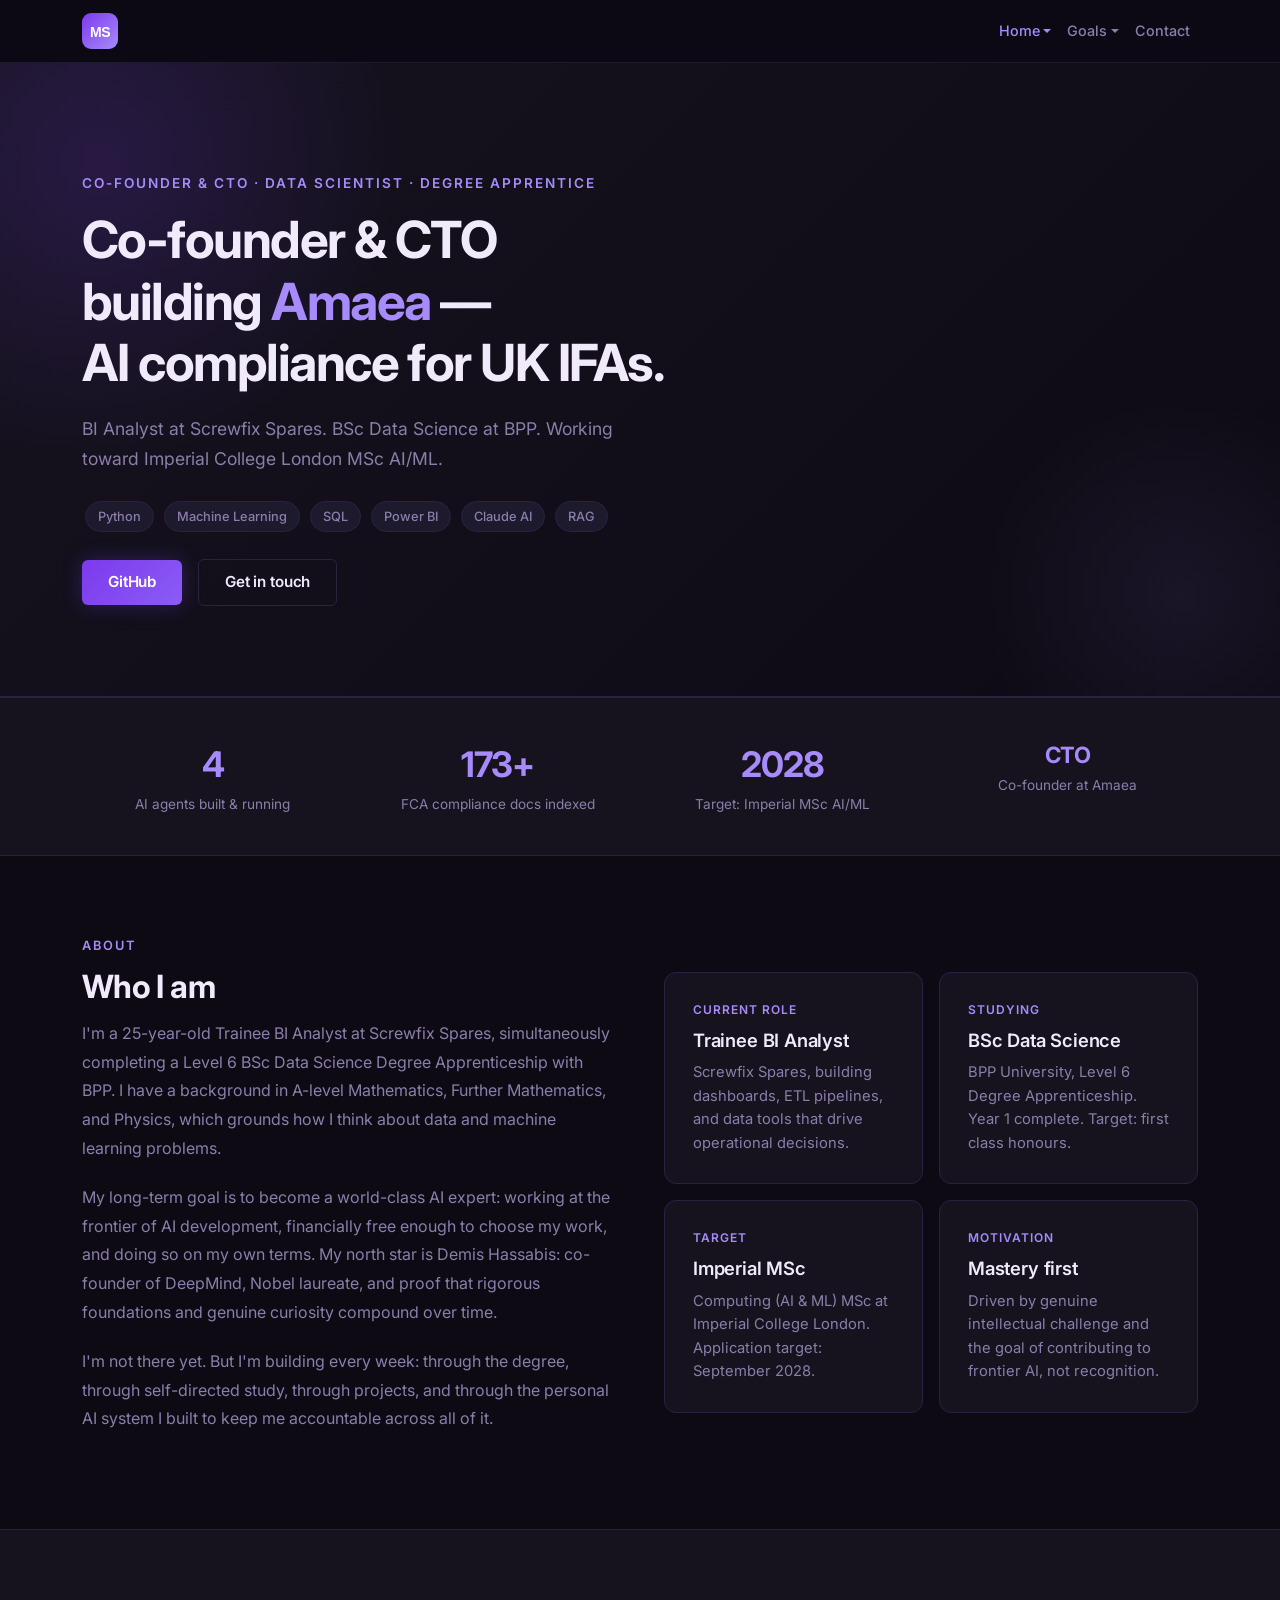
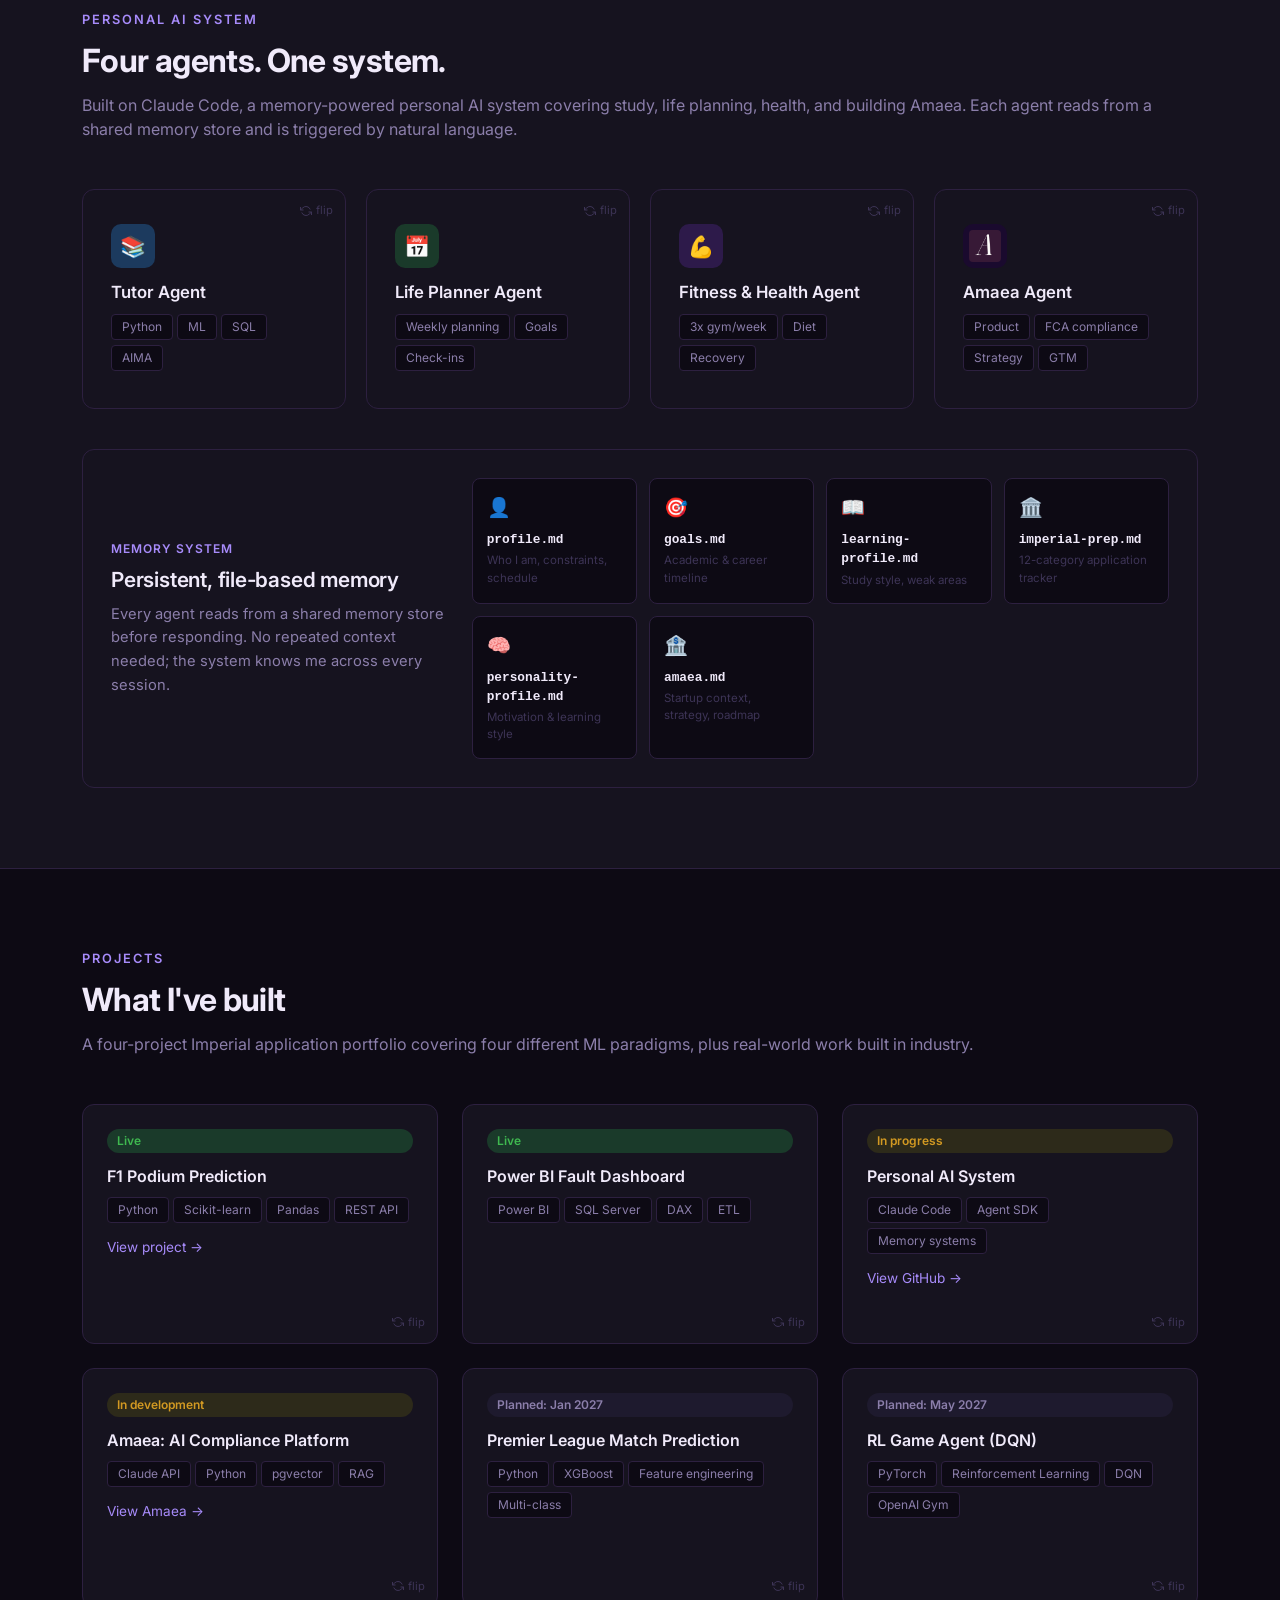
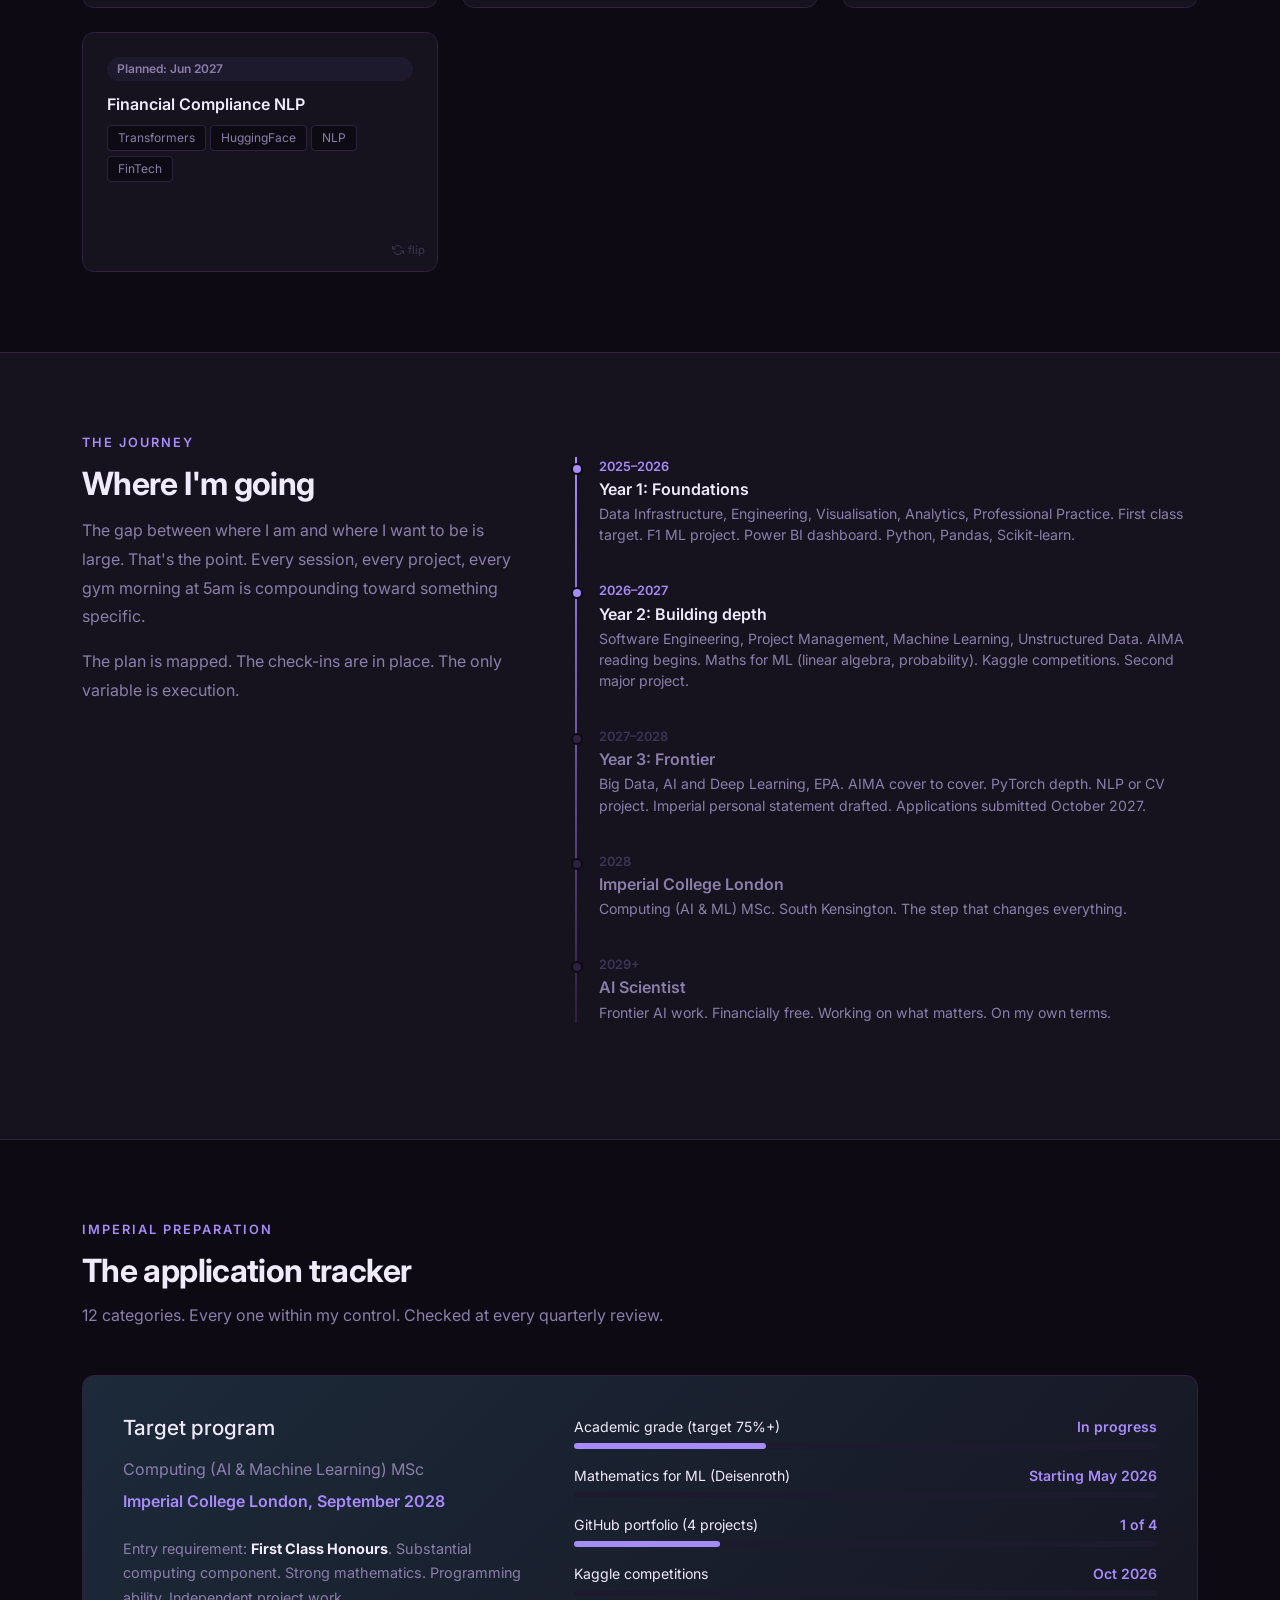
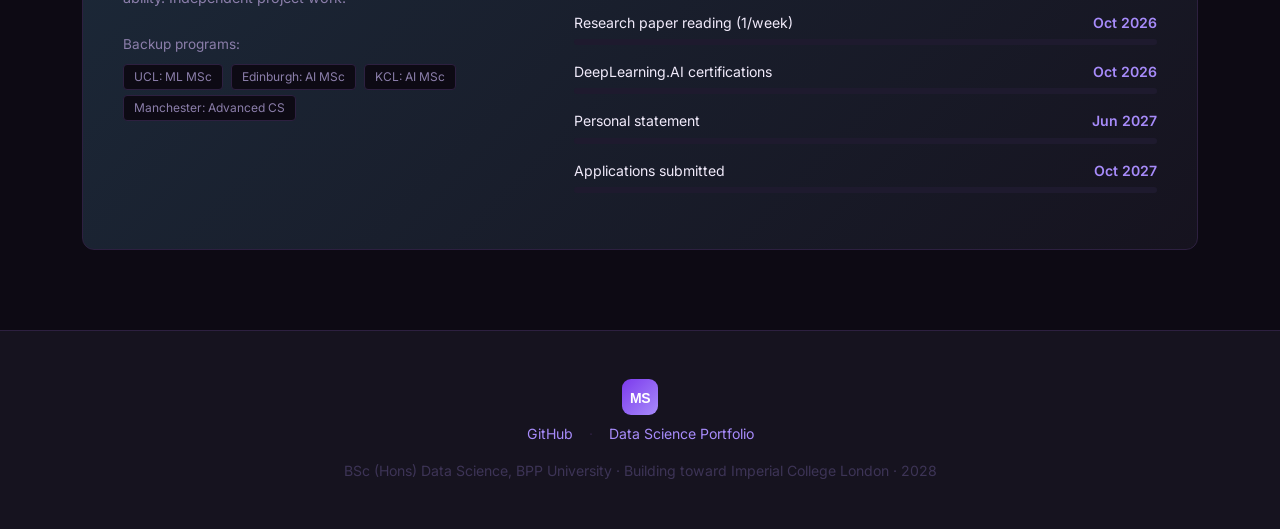
==== commit bb9701b4: "Move project card flip hint to bottom-right" ====
--- a/index.html
+++ b/index.html
@@ -69,6 +69,7 @@
     .flip-hint { position: absolute; top: 12px; right: 12px; color: #3d3456; font-size: 0.7rem; display: flex; align-items: center; gap: 4px; transition: color 0.2s; pointer-events: none; }
     .flip-hint svg { width: 12px; height: 12px; }
     .agent-card-wrap:hover .flip-hint, .project-card-wrap:hover .flip-hint { color: #a78bfa; }
+    .project-card-front .flip-hint { top: auto; bottom: 12px; }
     .agent-card-back { justify-content: center; }
     .agent-card-back p { color: #c4b5d4; font-size: 0.88rem; line-height: 1.65; margin: 0; }
     .agent-tag { background-color: #0d0a14; border: 1px solid #2d2040; color: #8b7eaa; padding: 3px 10px; border-radius: 4px; font-size: 0.75rem; margin-right: 4px; margin-bottom: 4px; display: inline-block; }
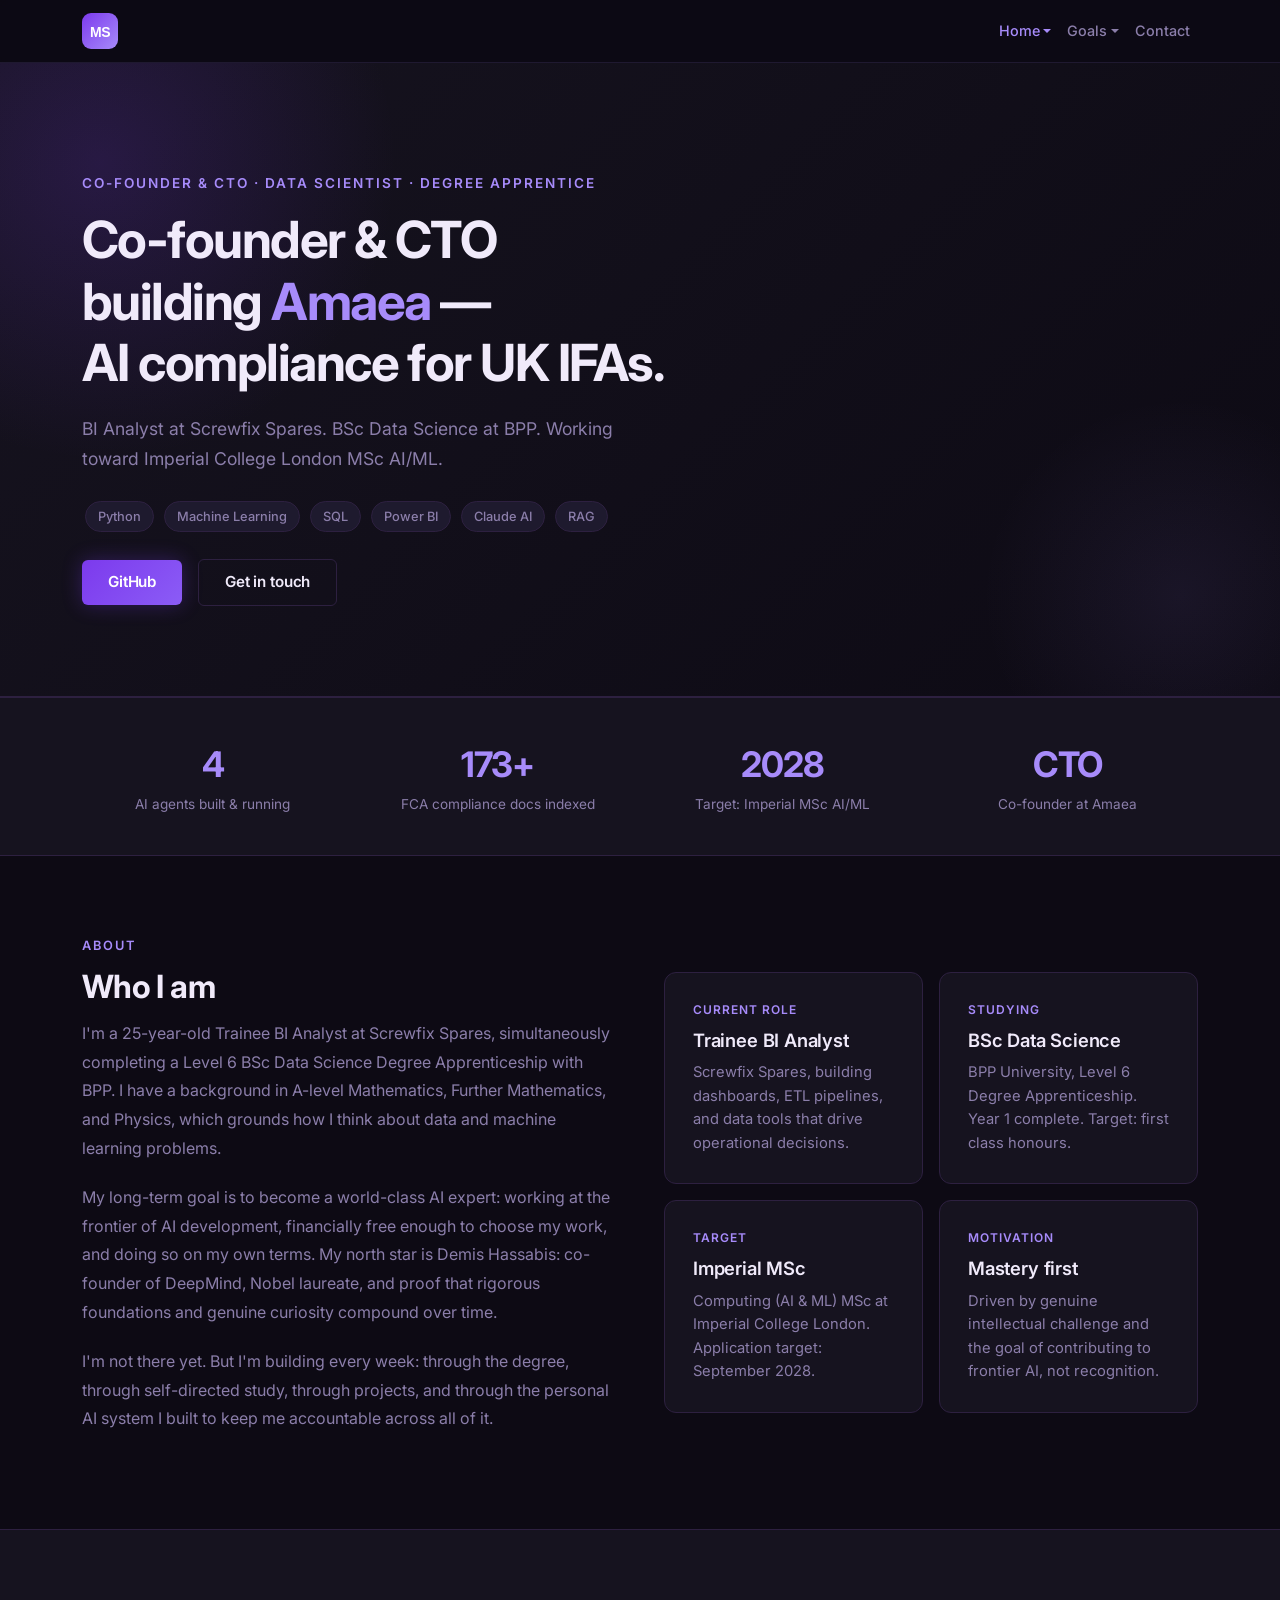
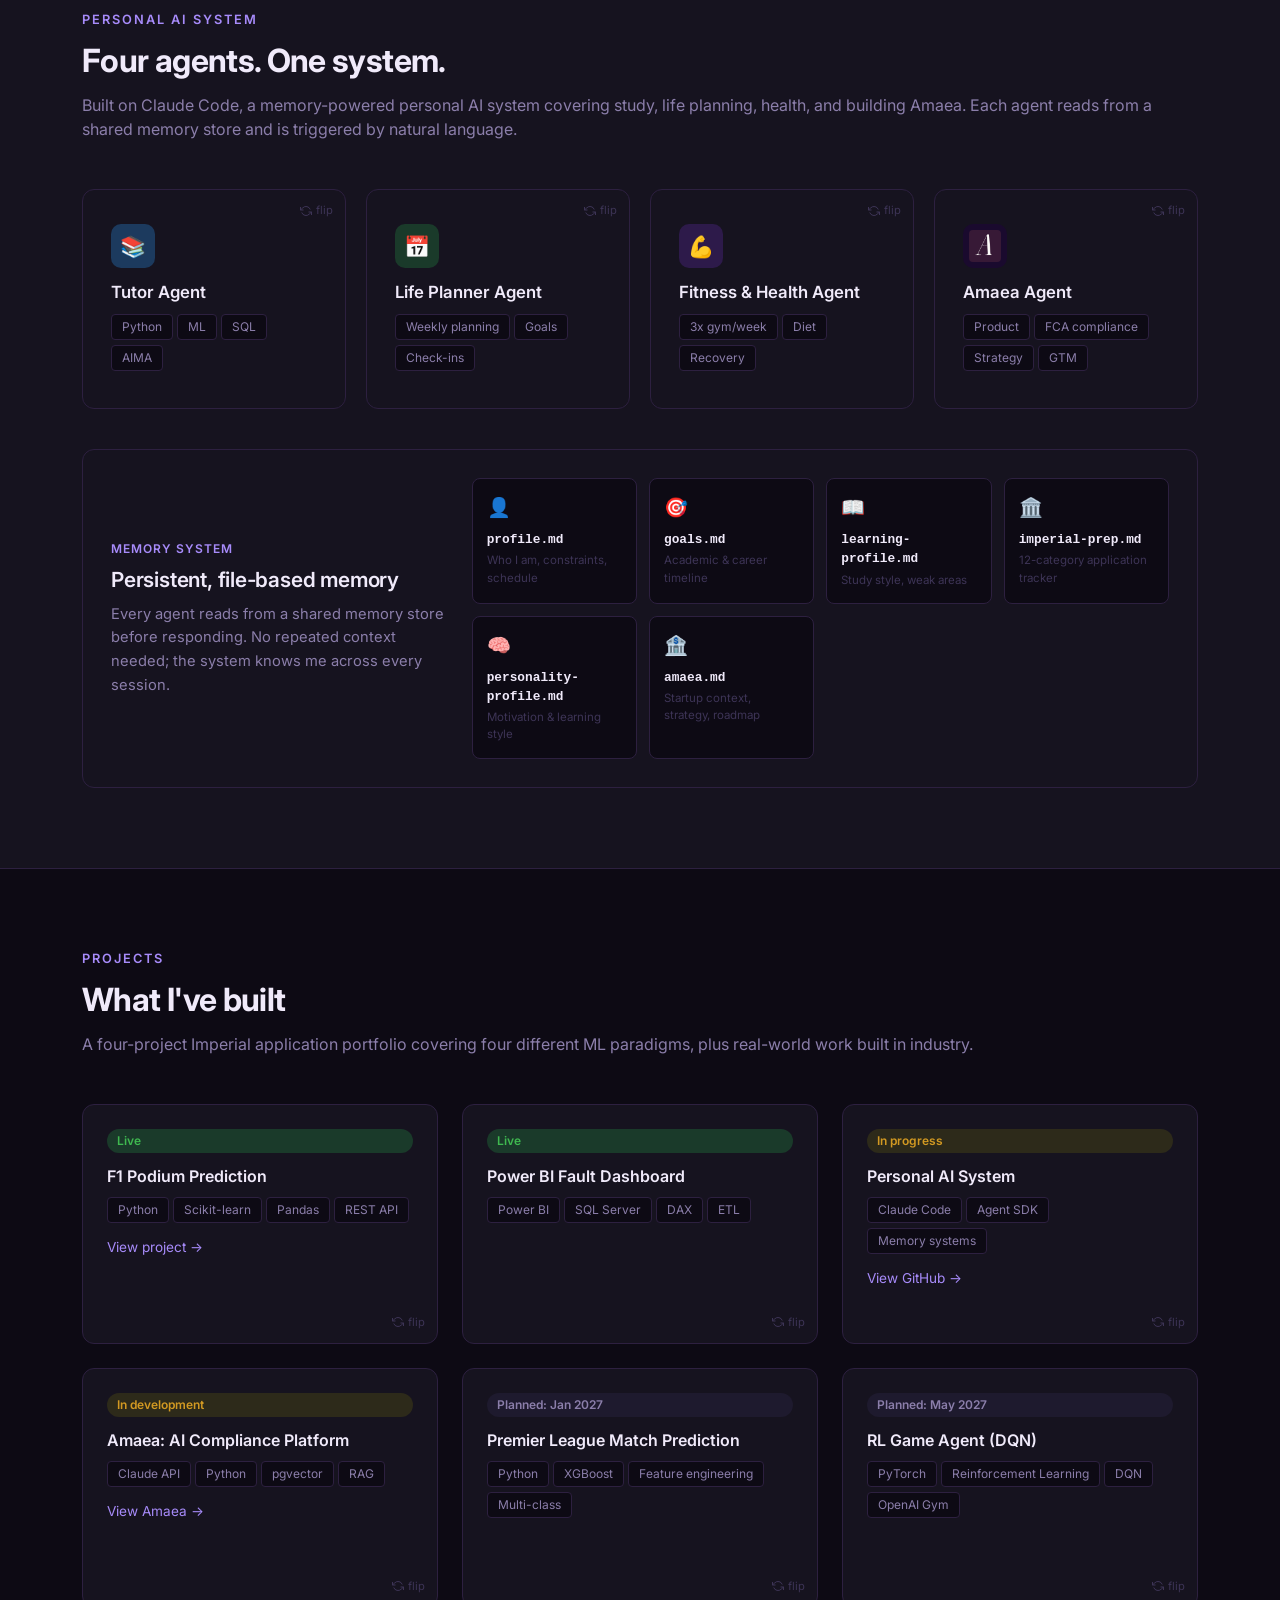
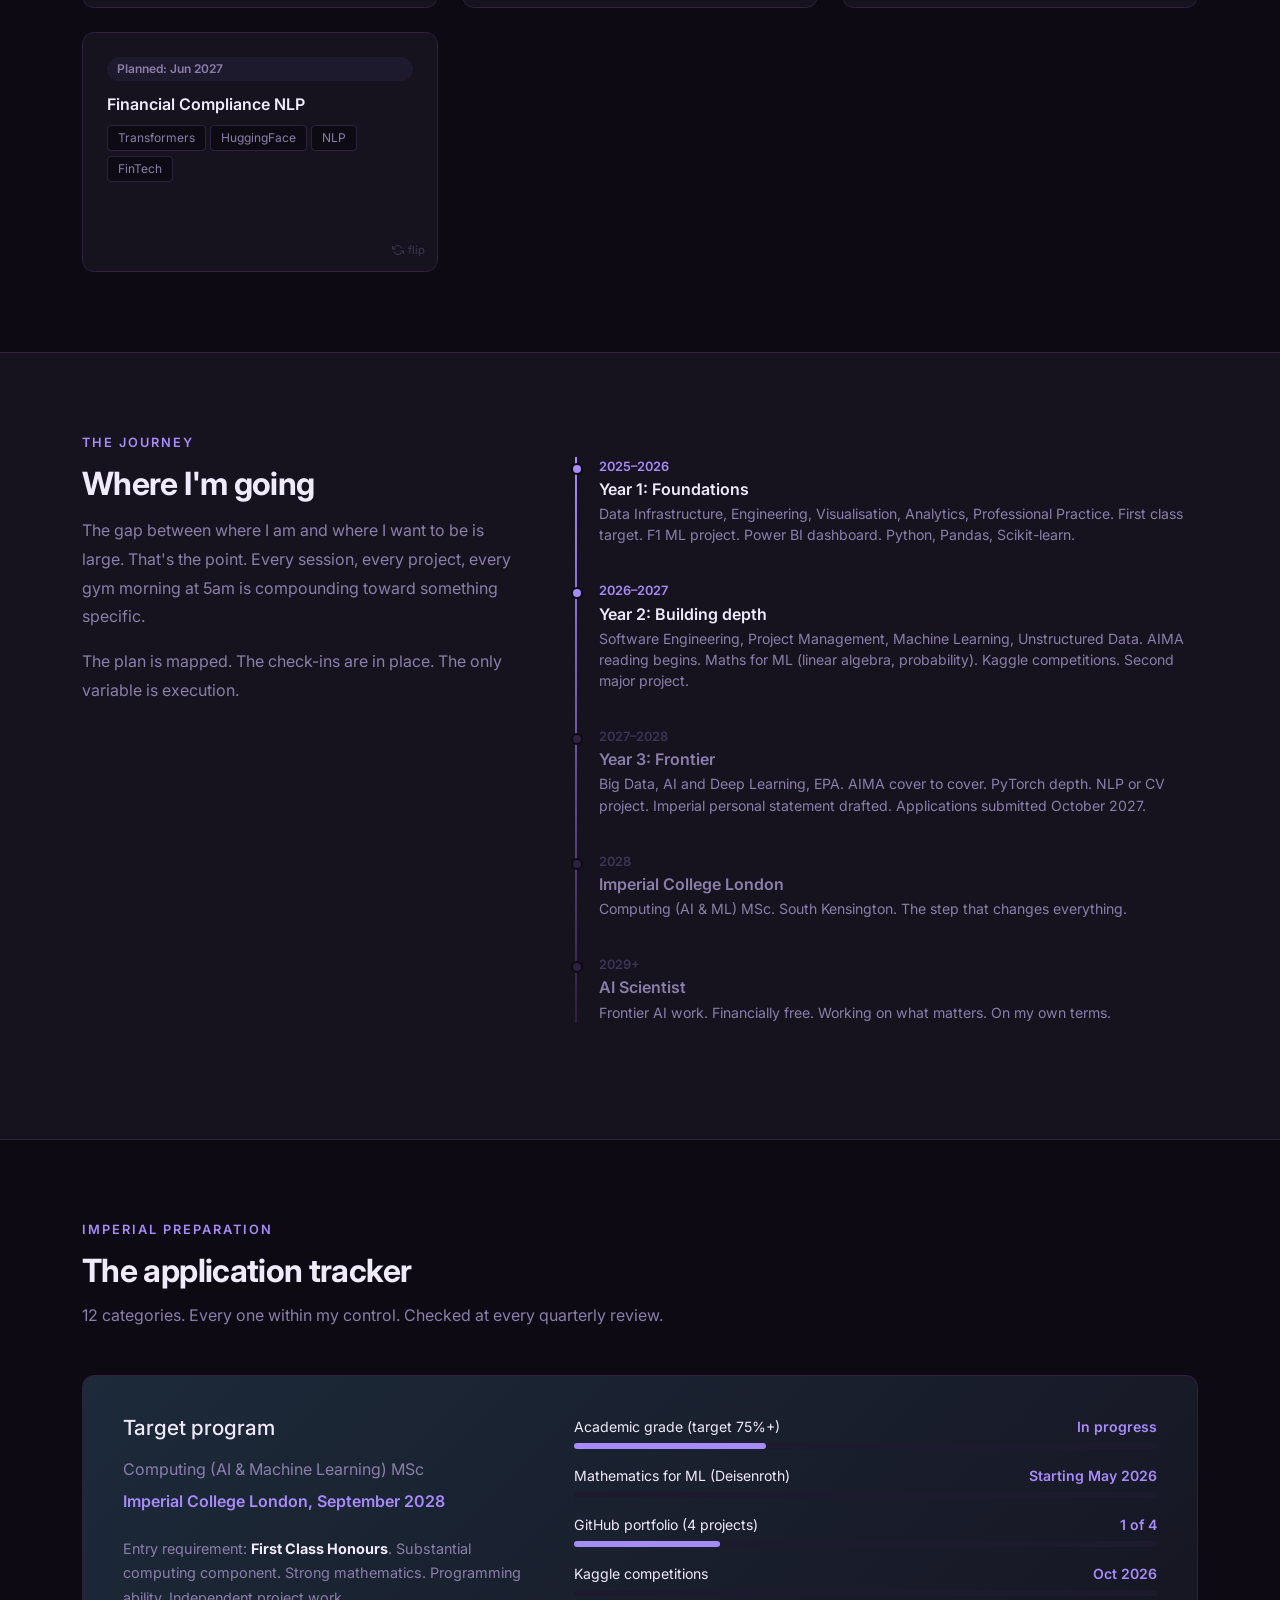
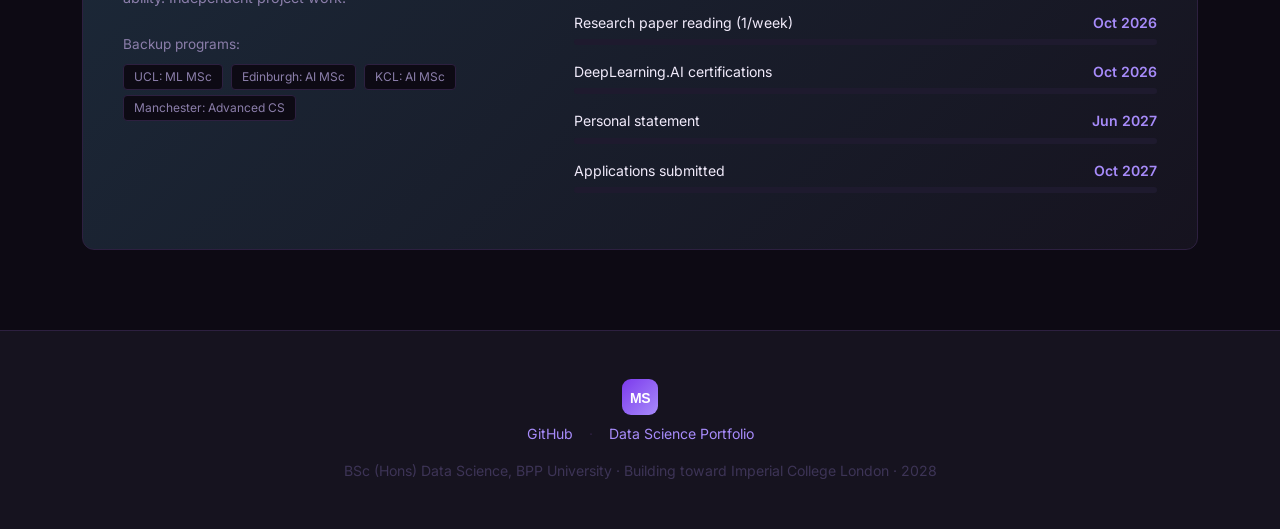
==== commit 635840b1: "Fix CTO stat font size to match other stats" ====
--- a/index.html
+++ b/index.html
@@ -245,7 +245,7 @@
       </div>
       <div class="col-6 col-md-3">
         <div class="stat-box">
-          <div class="number" style="font-size:1.4rem;">CTO</div>
+          <div class="number">CTO</div>
           <div class="label">Co-founder at Amaea</div>
         </div>
       </div>
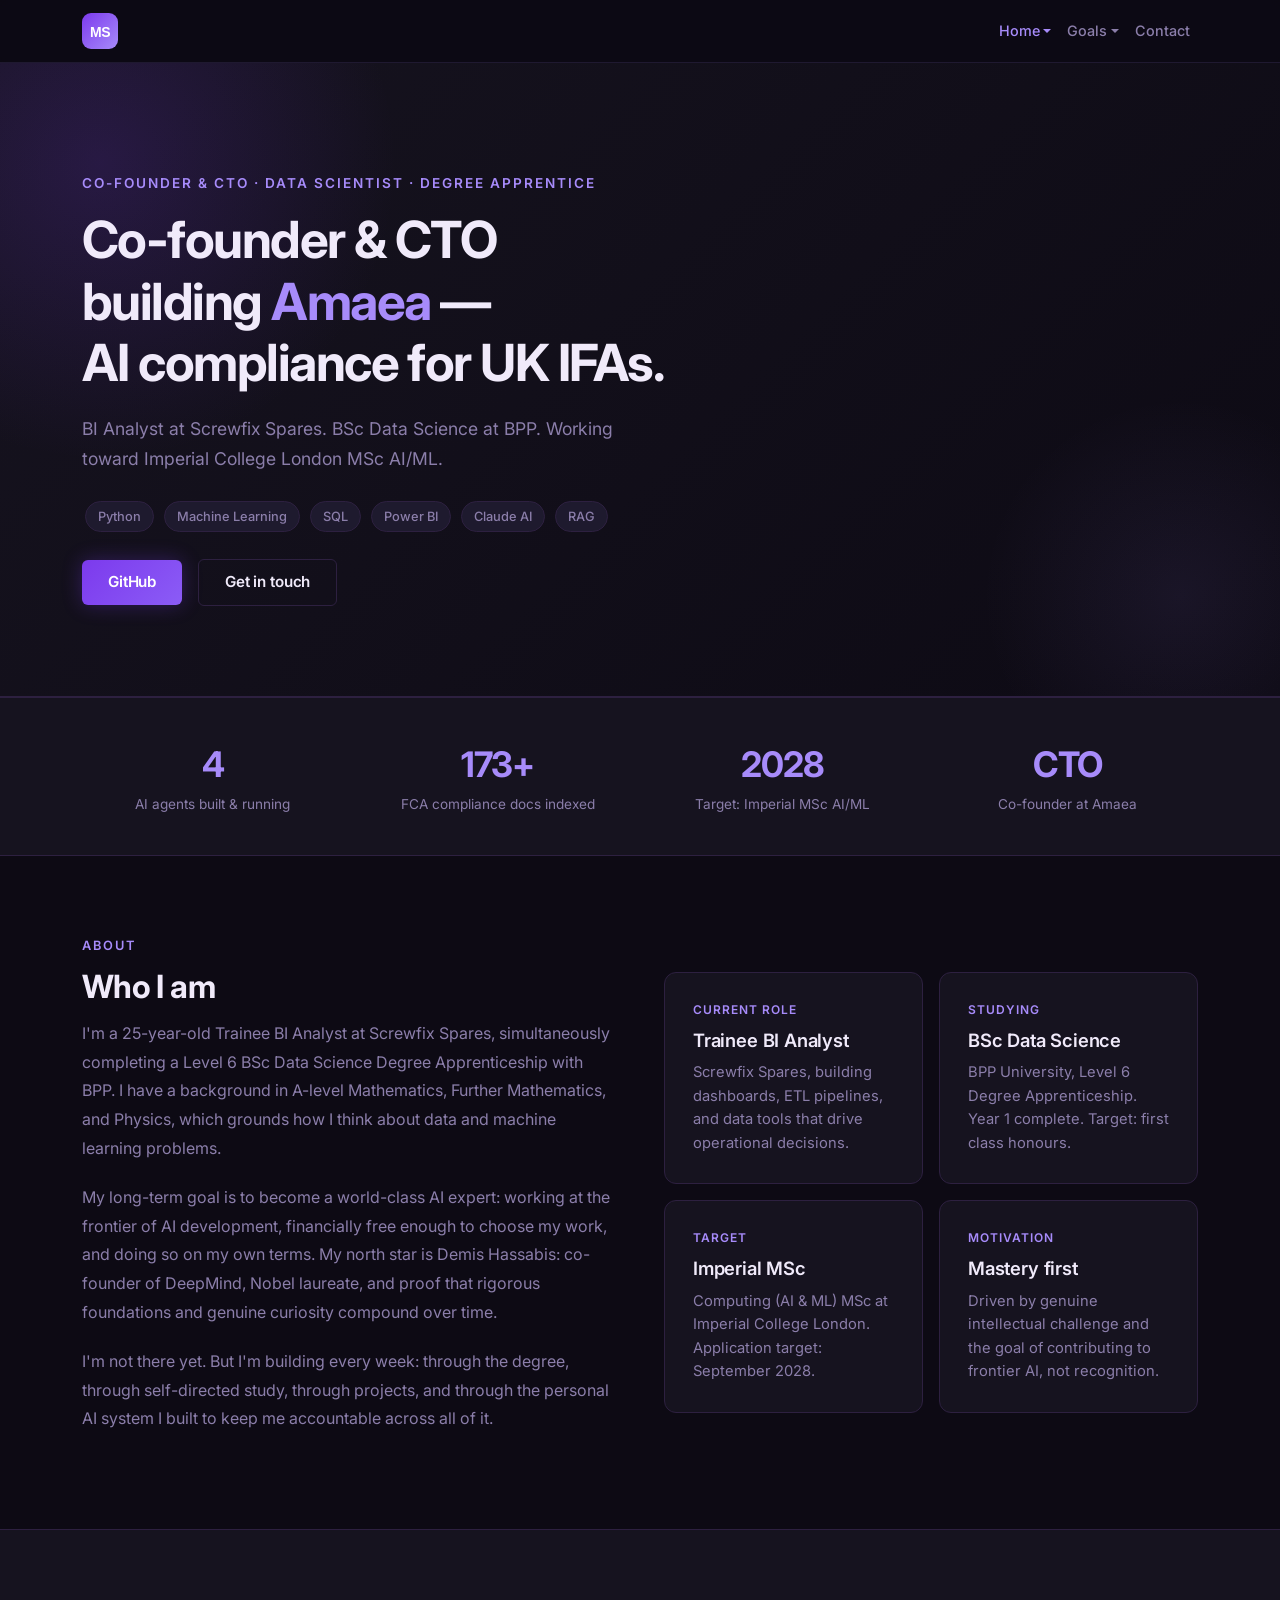
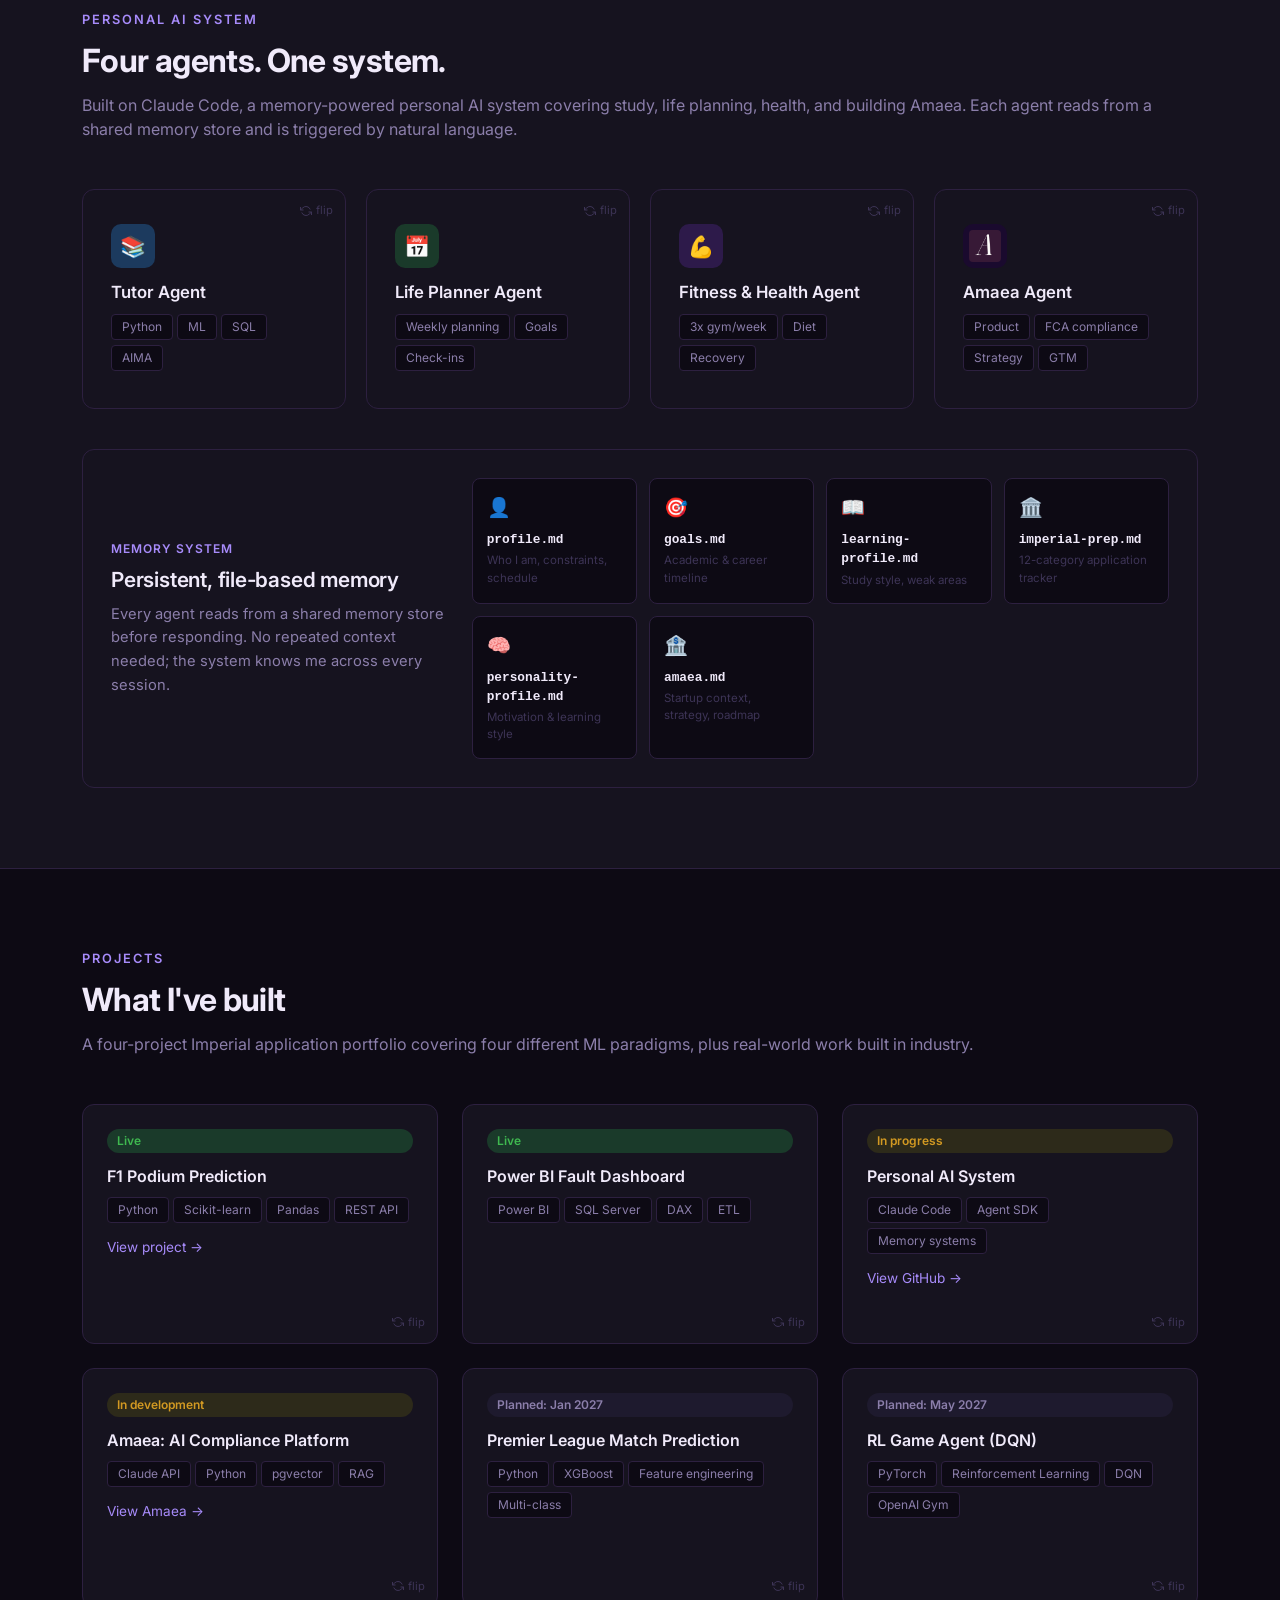
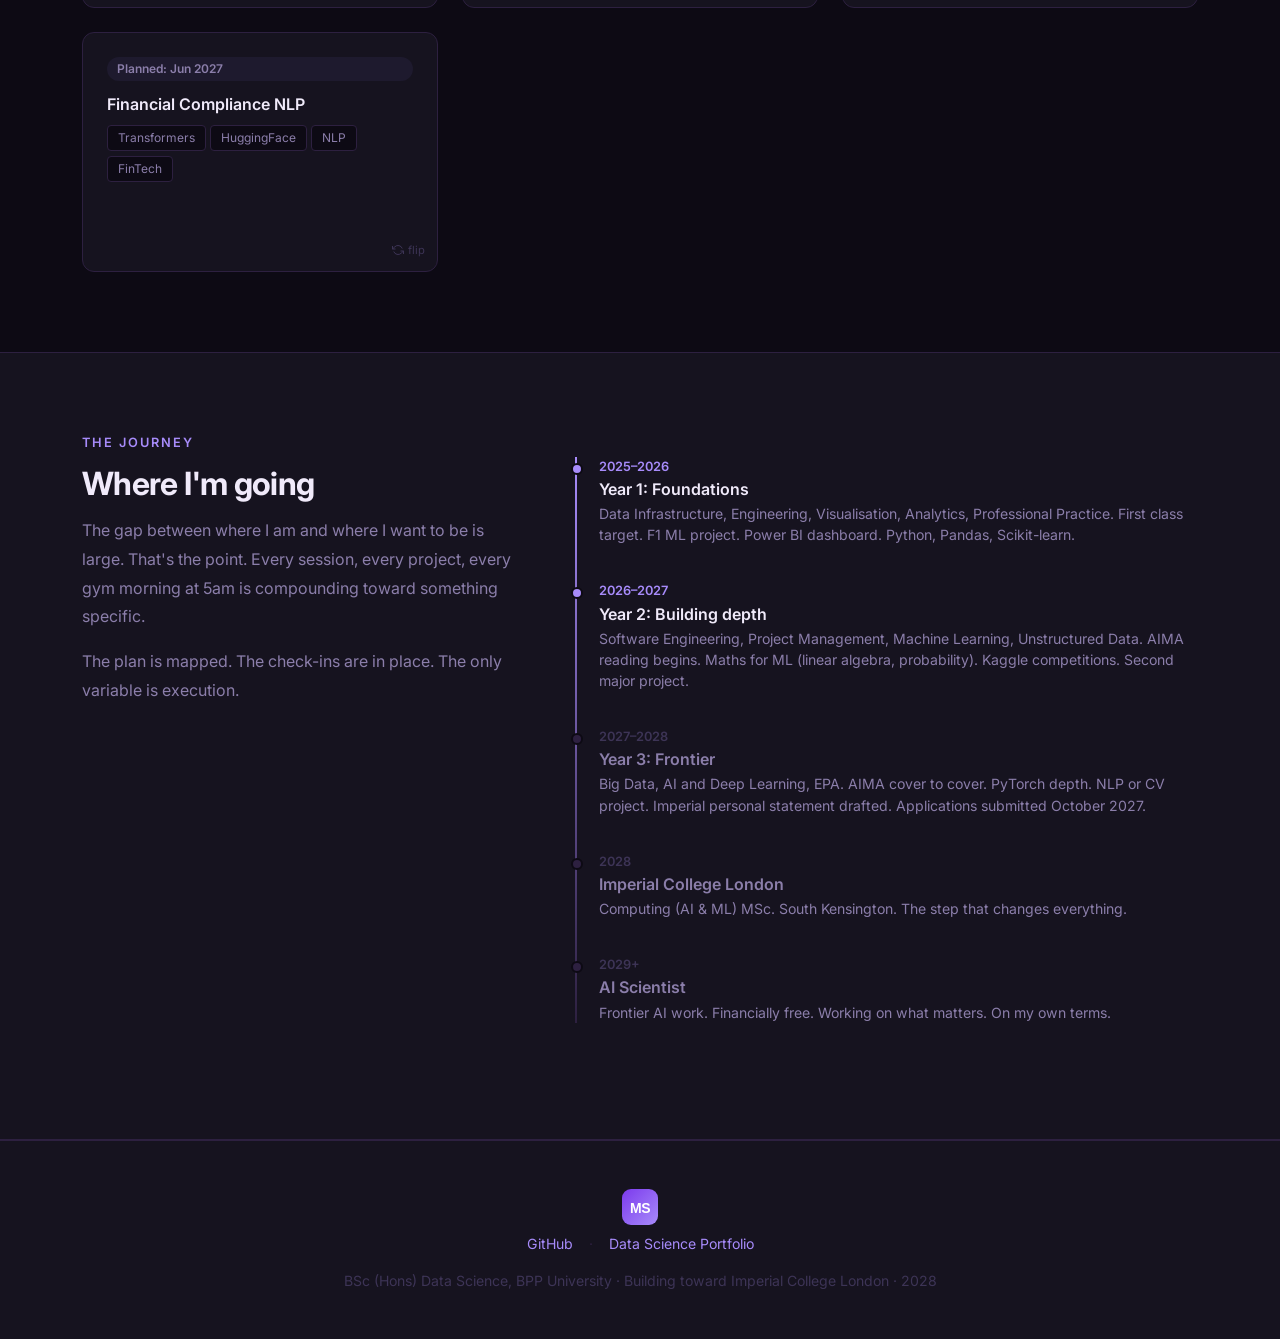
==== commit edf3978b: "Remove Imperial Prep section from homepage" ====
--- a/index.html
+++ b/index.html
@@ -553,66 +553,6 @@
   </div>
 </section>
 
-<!-- Imperial Prep -->
-<section id="imperial">
-  <div class="container">
-    <div class="section-label">Imperial Preparation</div>
-    <div class="section-title">The application tracker</div>
-    <p class="section-sub">12 categories. Every one within my control. Checked at every quarterly review.</p>
-
-    <div class="imperial-banner">
-      <div class="row g-5">
-        <div class="col-lg-5">
-          <h3 style="color:#f0eafa; font-size:1.3rem; margin-bottom:16px;">Target program</h3>
-          <p style="color:#8b7eaa; margin-bottom:8px;">Computing (AI & Machine Learning) MSc</p>
-          <p style="color:#a78bfa; font-weight:600; margin-bottom:24px;">Imperial College London, September 2028</p>
-          <p style="color:#8b7eaa; font-size:0.9rem; line-height:1.7;">Entry requirement: <strong style="color:#f0eafa;">First Class Honours</strong>. Substantial computing component. Strong mathematics. Programming ability. Independent project work.</p>
-          <div class="mt-4">
-            <p style="color:#8b7eaa; font-size:0.85rem; margin-bottom:8px;">Backup programs:</p>
-            <span class="agent-tag">UCL: ML MSc</span>
-            <span class="agent-tag">Edinburgh: AI MSc</span>
-            <span class="agent-tag">KCL: AI MSc</span>
-            <span class="agent-tag">Manchester: Advanced CS</span>
-          </div>
-        </div>
-        <div class="col-lg-7">
-          <div class="progress-item">
-            <div class="progress-label"><span>Academic grade (target 75%+)</span><span>In progress</span></div>
-            <div class="progress-bar-bg"><div class="progress-bar-fill" style="width:33%"></div></div>
-          </div>
-          <div class="progress-item">
-            <div class="progress-label"><span>Mathematics for ML (Deisenroth)</span><span>Starting May 2026</span></div>
-            <div class="progress-bar-bg"><div class="progress-bar-fill" style="width:0%"></div></div>
-          </div>
-          <div class="progress-item">
-            <div class="progress-label"><span>GitHub portfolio (4 projects)</span><span>1 of 4</span></div>
-            <div class="progress-bar-bg"><div class="progress-bar-fill" style="width:25%"></div></div>
-          </div>
-          <div class="progress-item">
-            <div class="progress-label"><span>Kaggle competitions</span><span>Oct 2026</span></div>
-            <div class="progress-bar-bg"><div class="progress-bar-fill" style="width:0%"></div></div>
-          </div>
-          <div class="progress-item">
-            <div class="progress-label"><span>Research paper reading (1/week)</span><span>Oct 2026</span></div>
-            <div class="progress-bar-bg"><div class="progress-bar-fill" style="width:0%"></div></div>
-          </div>
-          <div class="progress-item">
-            <div class="progress-label"><span>DeepLearning.AI certifications</span><span>Oct 2026</span></div>
-            <div class="progress-bar-bg"><div class="progress-bar-fill" style="width:0%"></div></div>
-          </div>
-          <div class="progress-item">
-            <div class="progress-label"><span>Personal statement</span><span>Jun 2027</span></div>
-            <div class="progress-bar-bg"><div class="progress-bar-fill" style="width:0%"></div></div>
-          </div>
-          <div class="progress-item">
-            <div class="progress-label"><span>Applications submitted</span><span>Oct 2027</span></div>
-            <div class="progress-bar-bg"><div class="progress-bar-fill" style="width:0%"></div></div>
-          </div>
-        </div>
-      </div>
-    </div>
-  </div>
-</section>
 
 <!-- Footer -->
 <footer>
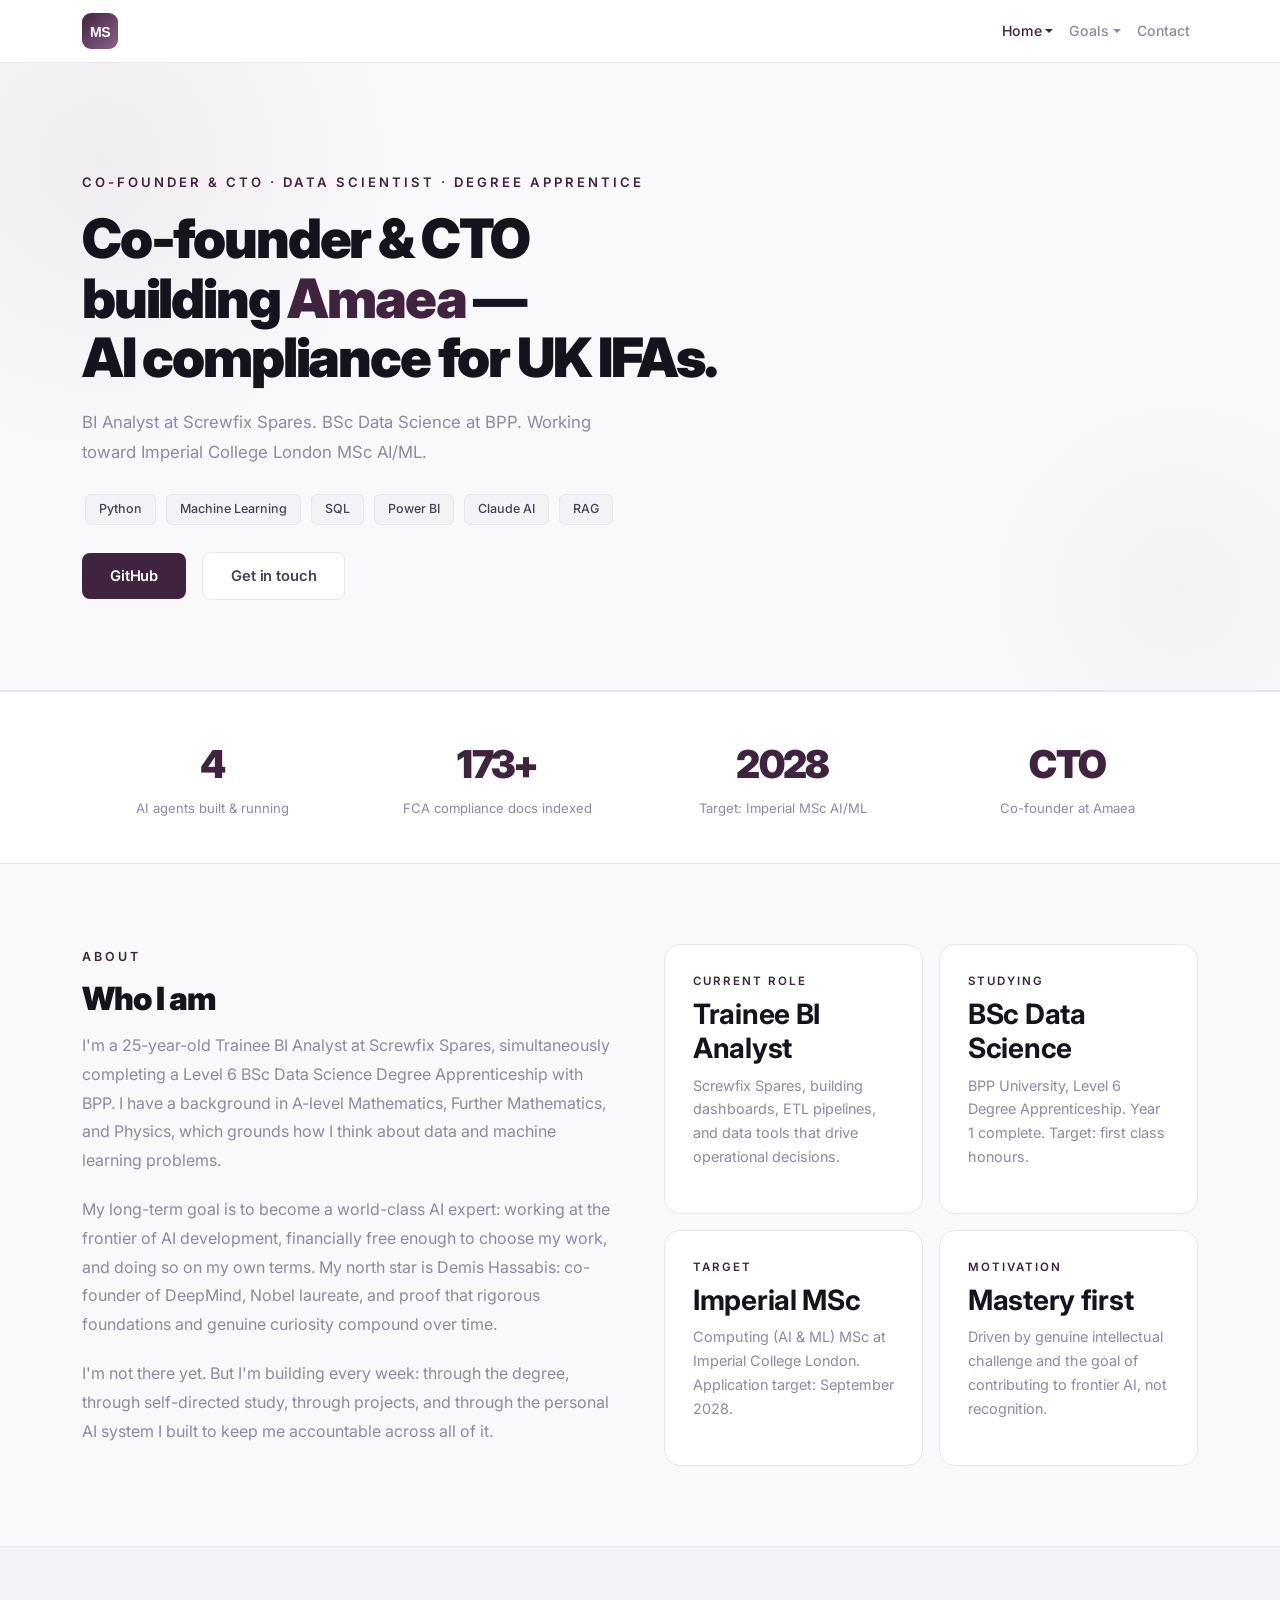
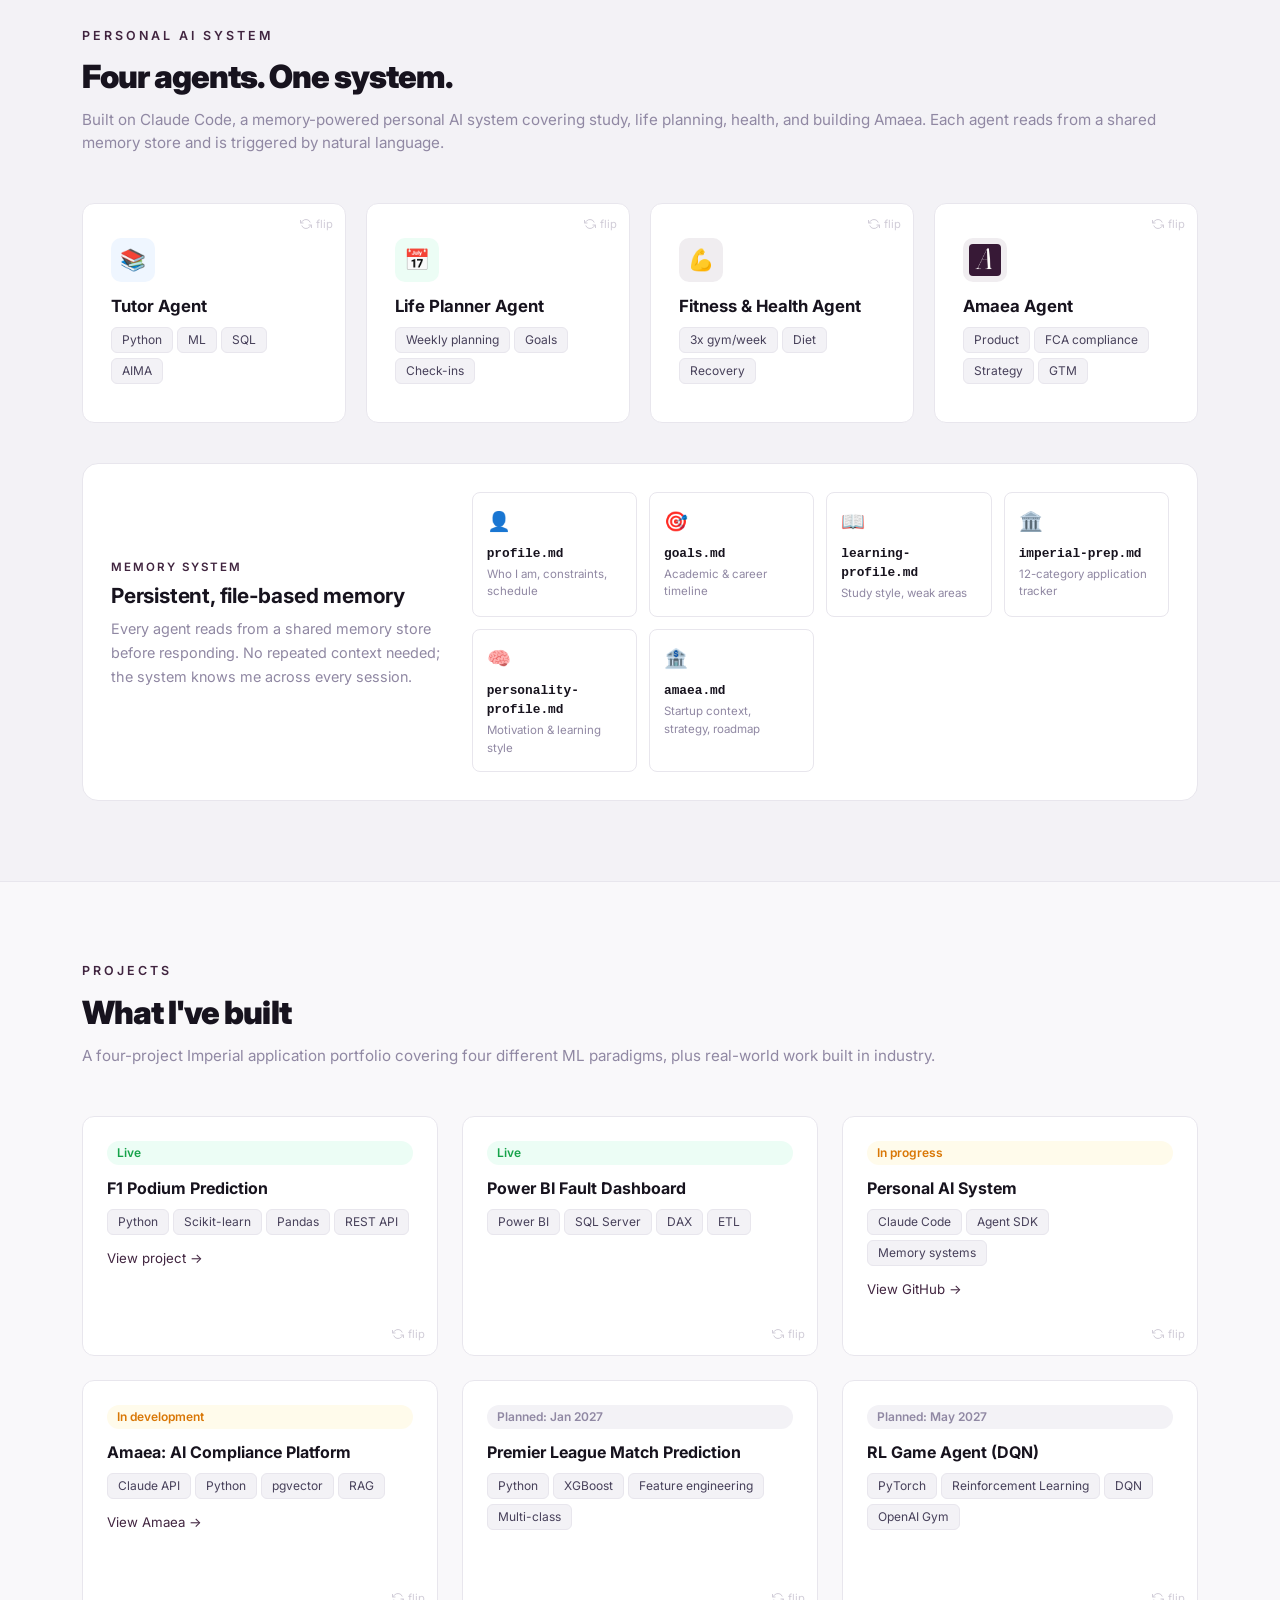
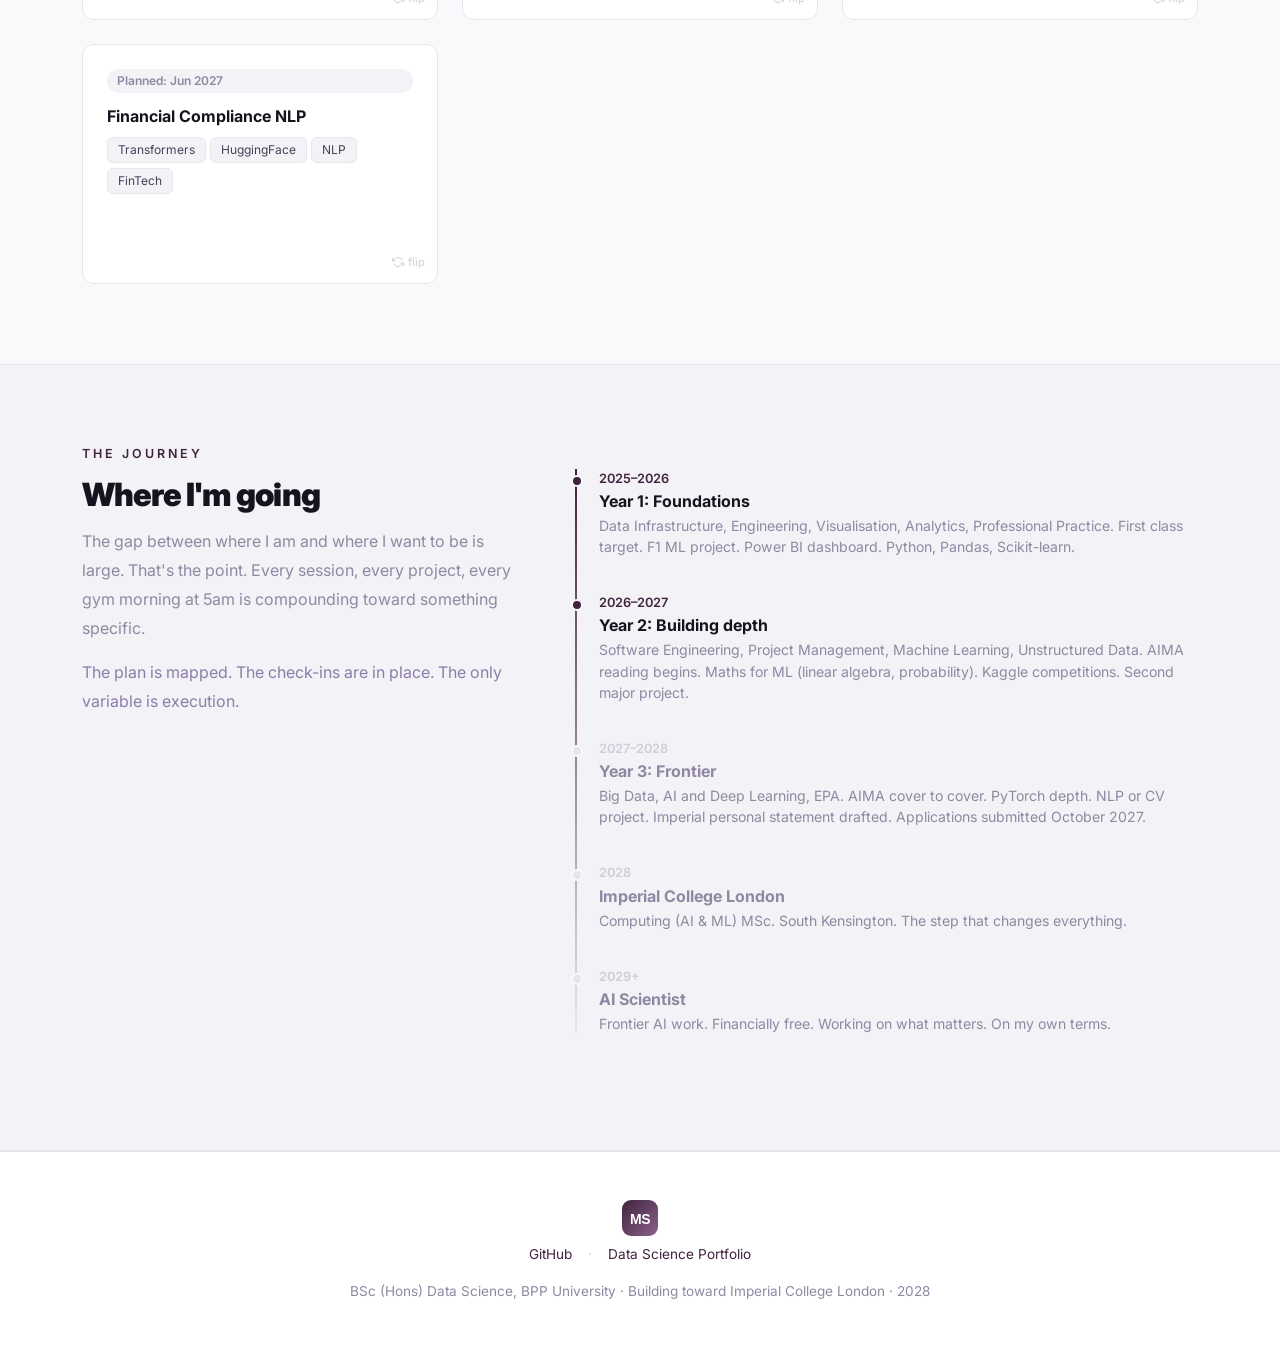
==== commit 3fd2963b: "redesign: apply Amaea light-mode aesthetic to professional portfolio Replaces dark purple (#0d0a14) " ====
--- a/index.html
+++ b/index.html
@@ -6,171 +6,19 @@
   <title>Milan Sajiv, Co-founder & CTO, Data Scientist</title>
   <link rel="icon" href="data:image/svg+xml,<svg xmlns=%22http://www.w3.org/2000/svg%22 viewBox=%220 0 100 100%22><text y=%22.9em%22 font-size=%2290%22>🧠</text></svg>">
   <link href="https://cdn.jsdelivr.net/npm/bootstrap@5.3.0/dist/css/bootstrap.min.css" rel="stylesheet"/>
-  <link href="https://fonts.googleapis.com/css2?family=Inter:wght@300;400;600;700&display=swap" rel="stylesheet"/>
+  <link href="https://fonts.googleapis.com/css2?family=Inter:wght@300;400;600;700;900&display=swap" rel="stylesheet"/>
   <link href="site.css" rel="stylesheet"/>
-  <style>
-    * { scroll-behavior: smooth; }
-    body { font-family: 'Inter', sans-serif; background-color: #0d0a14; color: #f0eafa; margin: 0; }
-
-    /* Nav */
-    .navbar { background-color: #16131f; border-bottom: 1px solid #2d2040; }
-    .navbar-brand { color: #f0eafa !important; font-weight: 700; font-size: 1.1rem; }
-    .nav-link { color: #8b7eaa !important; font-size: 0.9rem; }
-    .nav-link:hover, .nav-link.active { color: #a78bfa !important; }
-    .navbar-toggler { border-color: #2d2040 !important; padding: 6px 10px; }
-    .dropdown-menu { background-color: #16131f; border: 1px solid #2d2040; border-radius: 8px; padding: 6px; margin-top: 4px; }
-    .dropdown-item { color: #8b7eaa; border-radius: 4px; font-size: 0.88rem; padding: 8px 14px; }
-    .dropdown-item:hover, .dropdown-item:focus { background-color: #1e1a2e; color: #a78bfa; }
-
-    /* Hero */
-    .hero { background: linear-gradient(135deg, #16131f 0%, #0d0a14 100%); padding: 110px 0 90px; border-bottom: 1px solid #2d2040; }
-    .hero .eyebrow { color: #a78bfa; font-size: 0.85rem; font-weight: 600; text-transform: uppercase; letter-spacing: 2px; margin-bottom: 16px; }
-    .hero h1 { font-size: 3.2rem; font-weight: 700; line-height: 1.2; margin-bottom: 20px; }
-    .hero h1 span { color: #a78bfa; }
-    .hero p { font-size: 1.1rem; color: #8b7eaa; max-width: 580px; line-height: 1.7; }
-    .badge-tech { background-color: #1e1a2e; color: #8b7eaa; border: 1px solid #2d2040; padding: 5px 12px; border-radius: 20px; font-size: 0.8rem; display: inline-block; margin: 3px; }
-    .btn-main { background-color: #7c3aed; border: none; color: #fff; padding: 11px 26px; border-radius: 6px; font-weight: 600; text-decoration: none; display: inline-block; margin-right: 12px; font-size: 0.95rem; }
-    .btn-main:hover { background-color: #8b5cf6; color: #fff; }
-    .btn-ghost { background-color: transparent; border: 1px solid #2d2040; color: #f0eafa; padding: 11px 26px; border-radius: 6px; font-weight: 600; text-decoration: none; display: inline-block; font-size: 0.95rem; }
-    .btn-ghost:hover { background-color: #1e1a2e; color: #f0eafa; border-color: #a78bfa; }
-
-    /* Sections */
-    section { padding: 80px 0; }
-    .section-label { color: #a78bfa; font-size: 0.8rem; font-weight: 600; text-transform: uppercase; letter-spacing: 2px; margin-bottom: 8px; }
-    .section-title { font-size: 2rem; font-weight: 700; margin-bottom: 8px; }
-    .section-sub { color: #8b7eaa; font-size: 1rem; margin-bottom: 48px; }
-
-    /* Cards */
-    .card-dark { background-color: #16131f; border: 1px solid #2d2040; border-radius: 12px; padding: 28px; height: 100%; transition: border-color 0.2s; }
-    .card-dark:hover { border-color: #a78bfa; }
-    .card-dark .card-label { color: #a78bfa; font-size: 0.75rem; font-weight: 600; text-transform: uppercase; letter-spacing: 1px; margin-bottom: 10px; }
-    .card-dark h3 { color: #f0eafa; font-size: 1.15rem; font-weight: 600; margin-bottom: 10px; }
-    .card-dark p { color: #8b7eaa; font-size: 0.92rem; line-height: 1.6; margin: 0; }
-
-    /* Stat strip */
-    .stat-strip { background-color: #16131f; border-top: 1px solid #2d2040; border-bottom: 1px solid #2d2040; padding: 40px 0; }
-    .stat-box { text-align: center; }
-    .stat-box .number { font-size: 2.2rem; font-weight: 700; color: #a78bfa; }
-    .stat-box .label { color: #8b7eaa; font-size: 0.85rem; margin-top: 4px; }
-
-    /* Agent cards — flip */
-    .agent-card-wrap { height: 220px; perspective: 1000px; cursor: pointer; }
-    .agent-card { position: relative; width: 100%; height: 100%; transform-style: preserve-3d; transition: transform 0.55s cubic-bezier(0.4,0.2,0.2,1); border-radius: 12px; }
-    .agent-card.flipped { transform: rotateY(180deg); }
-    .agent-card-front, .agent-card-back { position: absolute; inset: 0; border-radius: 12px; backface-visibility: hidden; -webkit-backface-visibility: hidden; display: flex; flex-direction: column; padding: 28px; }
-    .agent-card-front { background-color: #16131f; border: 1px solid #2d2040; justify-content: center; align-items: flex-start; transition: border-color 0.2s; }
-    .agent-card-wrap:hover .agent-card-front { border-color: #a78bfa; }
-    .agent-card-back { background-color: #1e1a2e; border: 1px solid #a78bfa; transform: rotateY(180deg); justify-content: center; }
-    .agent-icon { width: 44px; height: 44px; border-radius: 10px; display: flex; align-items: center; justify-content: center; font-size: 1.3rem; margin-bottom: 14px; flex-shrink: 0; }
-    .agent-icon.blue { background-color: #1c3a5e; }
-    .agent-icon.green { background-color: #1a3a2a; }
-    .agent-icon.purple { background-color: #2d1a4a; }
-    .agent-card-front h3 { color: #f0eafa; font-size: 1.05rem; font-weight: 600; margin: 0 0 10px; }
-    .flip-hint { position: absolute; top: 12px; right: 12px; color: #3d3456; font-size: 0.7rem; display: flex; align-items: center; gap: 4px; transition: color 0.2s; pointer-events: none; }
-    .flip-hint svg { width: 12px; height: 12px; }
-    .agent-card-wrap:hover .flip-hint, .project-card-wrap:hover .flip-hint { color: #a78bfa; }
-    .project-card-front .flip-hint { top: auto; bottom: 12px; }
-    .agent-card-back { justify-content: center; }
-    .agent-card-back p { color: #c4b5d4; font-size: 0.88rem; line-height: 1.65; margin: 0; }
-    .agent-tag { background-color: #0d0a14; border: 1px solid #2d2040; color: #8b7eaa; padding: 3px 10px; border-radius: 4px; font-size: 0.75rem; margin-right: 4px; margin-bottom: 4px; display: inline-block; }
-
-    /* Agent scroll */
-    .agent-scroll-wrapper { position: relative; margin-bottom: 40px; }
-    .agent-scroll-wrapper::after { content: ''; position: absolute; top: 0; right: 0; width: 80px; height: calc(100% - 36px); background: linear-gradient(to right, transparent, #16131f); pointer-events: none; border-radius: 0 12px 12px 0; }
-    .agent-grid { display: grid; grid-template-columns: repeat(4, 1fr); gap: 20px; }
-    .agent-scroll-bar { display: none; margin-top: 16px; height: 3px; background-color: #1e1a2e; border-radius: 99px; overflow: hidden; }
-    .agent-scroll-bar-fill { height: 100%; width: 25%; background: linear-gradient(to right, #7c3aed, #a78bfa); border-radius: 99px; transition: width 0.25s cubic-bezier(0.4,0,0.2,1); }
-    @media (max-width: 1100px) {
-      .agent-scroll-wrapper::after { display: block; }
-      .agent-grid { display: flex; overflow-x: auto; scroll-snap-type: x mandatory; -webkit-overflow-scrolling: touch; scrollbar-width: none; gap: 16px; padding-bottom: 4px; }
-      .agent-grid::-webkit-scrollbar { display: none; }
-      .agent-grid-item { min-width: 270px; max-width: 270px; flex-shrink: 0; scroll-snap-align: start; }
-      .agent-scroll-bar { display: block; }
-      .agent-card { word-wrap: break-word; overflow-wrap: break-word; }
-      .agent-card h3 { white-space: normal; }
-      .agent-card p { white-space: normal; display: -webkit-box; -webkit-line-clamp: 4; -webkit-box-orient: vertical; overflow: hidden; }
-      .agent-tag { white-space: normal; }
-    }
-    @media (max-width: 768px) {
-      .agent-grid-item { min-width: 78vw; max-width: 78vw; }
-      .agent-card-wrap { height: 200px; }
-      .agent-card-front, .agent-card-back { padding: 20px; }
-      .agent-icon { width: 38px; height: 38px; font-size: 1.1rem; margin-bottom: 12px; }
-      .agent-card-front h3 { font-size: 0.95rem; }
-      .agent-card-back p { font-size: 0.82rem; }
-    }
-    @media (min-width: 1101px) {
-      .agent-scroll-wrapper::after { display: none; }
-      .agent-grid-item { min-width: 0; }
-    }
-
-    /* Timeline */
-    .timeline { position: relative; padding-left: 32px; }
-    .timeline::before { content: ''; position: absolute; left: 8px; top: 0; bottom: 0; width: 2px; background: linear-gradient(to bottom, #a78bfa, #2d2040); }
-    .timeline-item { position: relative; margin-bottom: 36px; }
-    .timeline-item::before { content: ''; position: absolute; left: -28px; top: 6px; width: 12px; height: 12px; border-radius: 50%; background-color: #a78bfa; border: 2px solid #0d0a14; }
-    .timeline-item.future::before { background-color: #2d2040; }
-    .timeline-item .year { color: #a78bfa; font-size: 0.8rem; font-weight: 600; margin-bottom: 4px; }
-    .timeline-item.future .year { color: #3d3456; }
-    .timeline-item h4 { color: #f0eafa; font-size: 1rem; font-weight: 600; margin-bottom: 4px; }
-    .timeline-item.future h4 { color: #8b7eaa; }
-    .timeline-item p { color: #8b7eaa; font-size: 0.88rem; margin: 0; }
-
-    /* Project cards — flip */
-    .project-status { font-size: 0.75rem; font-weight: 600; padding: 3px 10px; border-radius: 20px; display: inline-block; margin-bottom: 14px; }
-    .status-live { background-color: #1a3a2a; color: #3fb950; }
-    .status-progress { background-color: #2d2a1a; color: #d29922; }
-    .status-planned { background-color: #1e1a2e; color: #8b7eaa; }
-    .project-card-wrap { height: 240px; perspective: 1000px; cursor: pointer; }
-    .project-card { position: relative; width: 100%; height: 100%; transform-style: preserve-3d; transition: transform 0.55s cubic-bezier(0.4,0.2,0.2,1); border-radius: 12px; }
-    .project-card.flipped { transform: rotateY(180deg); }
-    .project-card-front, .project-card-back { position: absolute; inset: 0; border-radius: 12px; backface-visibility: hidden; -webkit-backface-visibility: hidden; display: flex; flex-direction: column; padding: 24px; }
-    .project-card-front { background-color: #16131f; border: 1px solid #2d2040; transition: border-color 0.2s; }
-    .project-card-wrap:hover .project-card-front { border-color: #a78bfa; }
-    .project-card-back { background-color: #1e1a2e; border: 1px solid #a78bfa; transform: rotateY(180deg); justify-content: center; }
-    .project-card-front h3 { color: #f0eafa; font-size: 1rem; font-weight: 600; margin: 0 0 10px; }
-    .project-card-back p { color: #c4b5d4; font-size: 0.85rem; line-height: 1.65; margin: 0; }
-    .project-link { color: #a78bfa; font-size: 0.83rem; text-decoration: none; }
-    .project-link:hover { text-decoration: underline; color: #a78bfa; }
-    .project-card p { color: #8b7eaa; font-size: 0.88rem; line-height: 1.6; margin-bottom: 16px; }
-    .project-link { color: #a78bfa; font-size: 0.85rem; text-decoration: none; }
-    .project-link:hover { text-decoration: underline; color: #a78bfa; }
-
-    /* Memory system */
-    .memory-grid { display: grid; grid-template-columns: repeat(auto-fill, minmax(160px, 1fr)); gap: 12px; }
-    .memory-item { background-color: #0d0a14; border: 1px solid #2d2040; border-radius: 8px; padding: 14px; }
-    .memory-item .mem-icon { font-size: 1.2rem; margin-bottom: 8px; }
-    .memory-item .mem-name { color: #f0eafa; font-size: 0.8rem; font-weight: 600; font-family: monospace; }
-    .memory-item .mem-desc { color: #3d3456; font-size: 0.72rem; margin-top: 3px; }
-
-    /* Imperial section */
-    .imperial-banner { background: linear-gradient(135deg, #1c2a3a 0%, #16131f 100%); border: 1px solid #2d2040; border-radius: 12px; padding: 40px; }
-    .progress-item { margin-bottom: 16px; }
-    .progress-label { display: flex; justify-content: space-between; margin-bottom: 6px; }
-    .progress-label span:first-child { color: #f0eafa; font-size: 0.88rem; }
-    .progress-label span:last-child { color: #a78bfa; font-size: 0.88rem; font-weight: 600; }
-    .progress-bar-bg { background-color: #1e1a2e; border-radius: 4px; height: 6px; }
-    .progress-bar-fill { background-color: #a78bfa; border-radius: 4px; height: 6px; }
-
-    /* Footer */
-    footer { background-color: #16131f; border-top: 1px solid #2d2040; padding: 48px 0; }
-    footer p { color: #3d3456; font-size: 0.88rem; margin: 0; }
-    footer a { color: #a78bfa; text-decoration: none; }
-    footer a:hover { text-decoration: underline; }
-
-    .alt-bg { background-color: #16131f; border-top: 1px solid #2d2040; border-bottom: 1px solid #2d2040; }
-  </style>
 </head>
 <body>
 
 <!-- Navbar -->
 <nav class="navbar navbar-expand-lg sticky-top">
   <div class="container">
-    <a class="navbar-brand" href="#"><svg width="36" height="36" viewBox="0 0 36 36" fill="none" xmlns="http://www.w3.org/2000/svg"><defs><linearGradient id="ms-grad" x1="0" y1="0" x2="36" y2="36" gradientUnits="userSpaceOnUse"><stop offset="0%" stop-color="#7c3aed"/><stop offset="100%" stop-color="#a78bfa"/></linearGradient></defs><rect width="36" height="36" rx="9" fill="url(#ms-grad)"/><text x="18" y="24" text-anchor="middle" fill="white" font-size="14" font-weight="700" font-family="-apple-system,sans-serif" letter-spacing="-0.5">MS</text></svg></a>
+    <a class="navbar-brand" href="#"><svg width="36" height="36" viewBox="0 0 36 36" fill="none" xmlns="http://www.w3.org/2000/svg"><defs><linearGradient id="ms-grad" x1="0" y1="0" x2="36" y2="36" gradientUnits="userSpaceOnUse"><stop offset="0%" stop-color="#40243F"/><stop offset="100%" stop-color="#8B6189"/></linearGradient></defs><rect width="36" height="36" rx="9" fill="url(#ms-grad)"/><text x="18" y="24" text-anchor="middle" fill="white" font-size="14" font-weight="700" font-family="-apple-system,sans-serif" letter-spacing="-0.5">MS</text></svg></a>
     <button class="navbar-toggler" type="button" data-bs-toggle="collapse" data-bs-target="#mainNav">
-      <span style="display:block;width:20px;height:2px;background:#f0eafa;margin:4px 0;"></span>
-      <span style="display:block;width:20px;height:2px;background:#f0eafa;margin:4px 0;"></span>
-      <span style="display:block;width:20px;height:2px;background:#f0eafa;margin:4px 0;"></span>
+      <span style="display:block;width:20px;height:2px;background:#17131E;margin:4px 0;"></span>
+      <span style="display:block;width:20px;height:2px;background:#17131E;margin:4px 0;"></span>
+      <span style="display:block;width:20px;height:2px;background:#17131E;margin:4px 0;"></span>
     </button>
     <div class="collapse navbar-collapse" id="mainNav">
       <ul class="navbar-nav ms-auto">
@@ -204,7 +52,7 @@
 <div class="hero">
   <div class="container">
     <div class="eyebrow">Co-founder & CTO · Data Scientist · Degree Apprentice</div>
-    <h1>Co-founder & CTO<br/>building <a href="https://amaea0002-dev.github.io/webpage" style="color:#a78bfa;text-decoration:none;"><span>Amaea</span></a> —<br/>AI compliance for UK IFAs.</h1>
+    <h1>Co-founder & CTO<br/>building <a href="https://amaea0002-dev.github.io/webpage" style="color:#40243F;text-decoration:none;"><span>Amaea</span></a> —<br/>AI compliance for UK IFAs.</h1>
     <p class="mt-3">BI Analyst at Screwfix Spares. BSc Data Science at BPP. Working toward Imperial College London MSc AI/ML.</p>
     <div class="mt-4">
       <span class="badge-tech">Python</span>
@@ -260,9 +108,9 @@
       <div class="col-lg-6">
         <div class="section-label">About</div>
         <div class="section-title">Who I am</div>
-        <p style="color:#8b7eaa; line-height:1.8; margin-bottom:20px;">I'm a 25-year-old Trainee BI Analyst at Screwfix Spares, simultaneously completing a Level 6 BSc Data Science Degree Apprenticeship with BPP. I have a background in A-level Mathematics, Further Mathematics, and Physics, which grounds how I think about data and machine learning problems.</p>
-        <p style="color:#8b7eaa; line-height:1.8; margin-bottom:20px;">My long-term goal is to become a world-class AI expert: working at the frontier of AI development, financially free enough to choose my work, and doing so on my own terms. My north star is Demis Hassabis: co-founder of DeepMind, Nobel laureate, and proof that rigorous foundations and genuine curiosity compound over time.</p>
-        <p style="color:#8b7eaa; line-height:1.8;">I'm not there yet. But I'm building every week: through the degree, through self-directed study, through projects, and through the personal AI system I built to keep me accountable across all of it.</p>
+        <p style="color:#9088A3; line-height:1.8; margin-bottom:20px;">I'm a 25-year-old Trainee BI Analyst at Screwfix Spares, simultaneously completing a Level 6 BSc Data Science Degree Apprenticeship with BPP. I have a background in A-level Mathematics, Further Mathematics, and Physics, which grounds how I think about data and machine learning problems.</p>
+        <p style="color:#9088A3; line-height:1.8; margin-bottom:20px;">My long-term goal is to become a world-class AI expert: working at the frontier of AI development, financially free enough to choose my work, and doing so on my own terms. My north star is Demis Hassabis: co-founder of DeepMind, Nobel laureate, and proof that rigorous foundations and genuine curiosity compound over time.</p>
+        <p style="color:#9088A3; line-height:1.8;">I'm not there yet. But I'm building every week: through the degree, through self-directed study, through projects, and through the personal AI system I built to keep me accountable across all of it.</p>
       </div>
       <div class="col-lg-6">
         <div class="row g-3">
@@ -355,7 +203,7 @@
           <div class="agent-card-wrap">
             <div class="agent-card">
               <div class="agent-card-front"><span class="flip-hint"><svg viewBox="0 0 24 24" fill="none" stroke="currentColor" stroke-width="2"><path d="M1 4v6h6M23 20v-6h-6"/><path d="M20.49 9A9 9 0 0 0 5.64 5.64L1 10m22 4l-4.64 4.36A9 9 0 0 1 3.51 15"/></svg>flip</span>
-                <div class="agent-icon" style="background-color:#1a0a2e;padding:6px;"><img src="assets/amaea-logo.png" alt="Amaea" style="width:100%;height:100%;object-fit:contain;border-radius:4px;"></div>
+                <div class="agent-icon" style="background-color:rgba(64,36,63,0.08);padding:6px;"><img src="assets/amaea-logo.png" alt="Amaea" style="width:100%;height:100%;object-fit:contain;border-radius:4px;"></div>
                 <h3>Amaea Agent</h3>
                 <div><span class="agent-tag">Product</span><span class="agent-tag">FCA compliance</span><span class="agent-tag">Strategy</span><span class="agent-tag">GTM</span></div>
               </div>
@@ -517,7 +365,7 @@
       <div class="col-lg-5">
         <div class="section-label">The Journey</div>
         <div class="section-title">Where I'm going</div>
-        <p style="color:#8b7eaa; line-height:1.8;">The gap between where I am and where I want to be is large. That's the point. Every session, every project, every gym morning at 5am is compounding toward something specific.</p>
+        <p style="color:#9088A3; line-height:1.8;">The gap between where I am and where I want to be is large. That's the point. Every session, every project, every gym morning at 5am is compounding toward something specific.</p>
         <p style="color:#8b7eaa; line-height:1.8; margin-top:16px;">The plan is mapped. The check-ins are in place. The only variable is execution.</p>
       </div>
       <div class="col-lg-7">
@@ -557,10 +405,10 @@
 <!-- Footer -->
 <footer>
   <div class="container text-center">
-    <p class="mb-2"><svg width="36" height="36" viewBox="0 0 36 36" fill="none" xmlns="http://www.w3.org/2000/svg"><defs><linearGradient id="ms-grad" x1="0" y1="0" x2="36" y2="36" gradientUnits="userSpaceOnUse"><stop offset="0%" stop-color="#7c3aed"/><stop offset="100%" stop-color="#a78bfa"/></linearGradient></defs><rect width="36" height="36" rx="9" fill="url(#ms-grad)"/><text x="18" y="24" text-anchor="middle" fill="white" font-size="14" font-weight="700" font-family="-apple-system,sans-serif" letter-spacing="-0.5">MS</text></svg></p>
+    <p class="mb-2"><svg width="36" height="36" viewBox="0 0 36 36" fill="none" xmlns="http://www.w3.org/2000/svg"><defs><linearGradient id="ms-grad" x1="0" y1="0" x2="36" y2="36" gradientUnits="userSpaceOnUse"><stop offset="0%" stop-color="#40243F"/><stop offset="100%" stop-color="#8B6189"/></linearGradient></defs><rect width="36" height="36" rx="9" fill="url(#ms-grad)"/><text x="18" y="24" text-anchor="middle" fill="white" font-size="14" font-weight="700" font-family="-apple-system,sans-serif" letter-spacing="-0.5">MS</text></svg></p>
     <p class="mb-3">
       <a href="https://github.com/MilanSajiv">GitHub</a>
-      <span style="color:#2d2040; margin: 0 12px;">·</span>
+      <span style="color:#D1CDD8; margin: 0 12px;">·</span>
       <a href="https://bp0323912.github.io/data-science-portfolio">Data Science Portfolio</a>
     </p>
     <p>BSc (Hons) Data Science, BPP University · Building toward Imperial College London · 2028</p>
--- a/site.css
+++ b/site.css
@@ -1,24 +1,25 @@
 /* ===========================
    Milan Sajiv — Shared Styles
-   Dark purple · Apple aesthetic
+   Amaea light · clean & elegant
    =========================== */
 
 :root {
-  --accent: #a78bfa;
-  --accent-deep: #7c3aed;
-  --accent-mid: #8b5cf6;
-  --bg: #0d0a14;
-  --bg-card: #16131f;
-  --bg-secondary: #1e1a2e;
-  --bg-inner: #120f1c;
-  --border: rgba(167, 139, 250, 0.12);
-  --border-solid: #2d2040;
-  --text: #f0eafa;
-  --muted: #8b7eaa;
-  --very-muted: #3d3456;
-  --success: #b48bfa;
-  --warning: #d29922;
-  --font: -apple-system, BlinkMacSystemFont, 'SF Pro Display', 'Inter', sans-serif;
+  --accent: #40243F;
+  --accent-mid: #5A3558;
+  --accent-soft: #8B6189;
+  --bg: #F9F8FA;
+  --bg-card: #FFFFFF;
+  --bg-secondary: #F3F2F6;
+  --bg-inner: #F9F8FA;
+  --border: rgba(64,36,63,0.1);
+  --border-solid: #E8E6ED;
+  --text: #17131E;
+  --muted: #9088A3;
+  --very-muted: #D1CDD8;
+  --secondary-text: #47405A;
+  --success: #16A34A;
+  --warning: #D97706;
+  --font: 'Inter', -apple-system, BlinkMacSystemFont, 'SF Pro Display', sans-serif;
 }
 
 /* === Reset & Base === */
@@ -27,25 +28,25 @@
 
 /* === Navbar === */
 .navbar {
-  background-color: rgba(13, 10, 20, 0.82) !important;
+  background-color: rgba(255,255,255,0.92) !important;
   backdrop-filter: saturate(180%) blur(20px);
   -webkit-backdrop-filter: saturate(180%) blur(20px);
-  border-bottom: 1px solid var(--border) !important;
+  border-bottom: 1px solid var(--border-solid) !important;
   transition: background-color 0.3s ease;
 }
-.navbar-brand { color: var(--text) !important; font-weight: 700; letter-spacing: -0.02em; }
+.navbar-brand { color: var(--text) !important; font-weight: 800; letter-spacing: -0.02em; }
 .nav-link { color: var(--muted) !important; font-size: 0.88rem; font-weight: 500; transition: color 0.2s; }
 .nav-link:hover, .nav-link.active { color: var(--accent) !important; }
 .navbar-toggler { border-color: var(--border-solid) !important; padding: 6px 10px; }
 .dropdown-menu {
-  background-color: rgba(22, 19, 31, 0.95);
+  background-color: #FFFFFF;
   backdrop-filter: blur(20px);
   -webkit-backdrop-filter: blur(20px);
-  border: 1px solid var(--border);
+  border: 1px solid var(--border-solid);
   border-radius: 12px;
   padding: 8px;
   margin-top: 8px;
-  box-shadow: 0 8px 32px rgba(0,0,0,0.4), 0 0 0 1px var(--border);
+  box-shadow: 0 8px 32px rgba(64,36,63,0.08), 0 0 0 1px var(--border-solid);
 }
 .dropdown-item { color: var(--muted); border-radius: 8px; font-size: 0.88rem; padding: 9px 14px; transition: all 0.15s; font-weight: 500; }
 .dropdown-item:hover, .dropdown-item:focus { background-color: var(--bg-secondary); color: var(--accent); }
@@ -53,9 +54,10 @@
 /* === Hero === */
 .hero {
   padding: 110px 0 90px;
-  border-bottom: 1px solid var(--border);
+  border-bottom: 1px solid var(--border-solid);
   position: relative;
   overflow: hidden;
+  background: var(--bg);
 }
 .hero::before {
   content: '';
@@ -64,7 +66,7 @@
   left: -200px;
   width: 600px;
   height: 600px;
-  background: radial-gradient(circle, rgba(124, 58, 237, 0.18) 0%, transparent 70%);
+  background: radial-gradient(circle, rgba(64,36,63,0.05) 0%, transparent 70%);
   pointer-events: none;
 }
 .hero::after {
@@ -74,7 +76,7 @@
   right: -100px;
   width: 400px;
   height: 400px;
-  background: radial-gradient(circle, rgba(167, 139, 250, 0.08) 0%, transparent 70%);
+  background: radial-gradient(circle, rgba(64,36,63,0.03) 0%, transparent 70%);
   pointer-events: none;
 }
 .hero .eyebrow {
@@ -87,84 +89,85 @@
 }
 .hero h1 {
   font-size: 3.4rem;
-  font-weight: 700;
+  font-weight: 900;
   line-height: 1.1;
-  letter-spacing: -0.03em;
+  letter-spacing: -0.04em;
   margin-bottom: 20px;
+  color: var(--text);
 }
 .hero h1 span { color: var(--accent); }
-.hero p { font-size: 1.1rem; color: var(--muted); max-width: 560px; line-height: 1.75; }
+.hero p { font-size: 1.05rem; color: var(--muted); max-width: 560px; line-height: 1.75; }
 
 /* === Sections === */
 section { padding: 80px 0; }
-.alt-bg { background-color: var(--bg-card); border-top: 1px solid var(--border); border-bottom: 1px solid var(--border); }
+.alt-bg { background-color: var(--bg-secondary); border-top: 1px solid var(--border-solid); border-bottom: 1px solid var(--border-solid); }
 .section-label { color: var(--accent); font-size: 0.78rem; font-weight: 600; text-transform: uppercase; letter-spacing: 3px; margin-bottom: 8px; }
-.section-title { font-size: 2rem; font-weight: 700; letter-spacing: -0.02em; margin-bottom: 8px; }
+.section-title { font-size: 2rem; font-weight: 900; letter-spacing: -0.03em; margin-bottom: 8px; color: var(--text); }
 .section-sub { color: var(--muted); font-size: 0.95rem; margin-bottom: 48px; }
 
 /* === Cards === */
 .card-dark {
   background-color: var(--bg-card);
-  border: 1px solid var(--border);
+  border: 1px solid var(--border-solid);
   border-radius: 16px;
   padding: 28px;
   height: 100%;
   transition: border-color 0.3s ease, transform 0.3s ease, box-shadow 0.3s ease;
 }
 .card-dark:hover {
-  border-color: rgba(167, 139, 250, 0.35);
+  border-color: rgba(64,36,63,0.25);
   transform: translateY(-2px);
-  box-shadow: 0 8px 32px rgba(124, 58, 237, 0.12);
-}
-.card-dark h3 { color: var(--text); font-weight: 600; letter-spacing: -0.01em; }
+  box-shadow: 0 4px 20px rgba(64,36,63,0.08);
+}
+.card-dark h3 { color: var(--text); font-weight: 700; letter-spacing: -0.01em; }
 .card-dark p, .card-dark li { color: var(--muted); font-size: 0.9rem; line-height: 1.65; }
 .card-label { color: var(--accent); font-size: 0.72rem; font-weight: 600; text-transform: uppercase; letter-spacing: 2px; margin-bottom: 8px; }
 
 /* === Buttons === */
 .btn-main {
-  background: linear-gradient(135deg, var(--accent-deep) 0%, var(--accent-mid) 100%);
+  background: var(--accent);
   border: none;
   color: #fff;
   padding: 12px 28px;
-  border-radius: 980px;
+  border-radius: 8px;
   font-weight: 600;
   text-decoration: none;
   display: inline-block;
   margin-right: 12px;
   font-size: 0.92rem;
   letter-spacing: -0.01em;
-  transition: all 0.3s cubic-bezier(0.16, 1, 0.3, 1);
-  box-shadow: 0 0 20px rgba(124, 58, 237, 0.3);
+  transition: all 0.2s ease;
 }
 .btn-main:hover {
   color: #fff;
-  transform: scale(1.03);
-  box-shadow: 0 0 30px rgba(124, 58, 237, 0.45);
+  background: var(--accent-mid);
+  transform: translateY(-1px);
+  box-shadow: 0 4px 16px rgba(64,36,63,0.2);
 }
 .btn-ghost {
-  background-color: transparent;
+  background-color: #fff;
   border: 1px solid var(--border-solid);
-  color: var(--text);
+  color: var(--secondary-text);
   padding: 12px 28px;
-  border-radius: 980px;
+  border-radius: 8px;
   font-weight: 600;
   text-decoration: none;
   display: inline-block;
   font-size: 0.92rem;
   letter-spacing: -0.01em;
-  transition: all 0.3s cubic-bezier(0.16, 1, 0.3, 1);
-}
-.btn-ghost:hover { background-color: var(--bg-secondary); color: var(--accent); border-color: var(--accent); }
+  transition: all 0.2s ease;
+}
+.btn-ghost:hover { border-color: var(--accent); color: var(--accent); background: #fff; }
 
 /* === Stat strip === */
-.stat-strip { background-color: var(--bg-card); border-top: 1px solid var(--border); border-bottom: 1px solid var(--border); padding: 44px 0; }
+.stat-strip { background-color: var(--bg-card); border-top: 1px solid var(--border-solid); border-bottom: 1px solid var(--border-solid); padding: 44px 0; }
 .stat-box { text-align: center; }
-.stat-box .number { font-size: 2.4rem; font-weight: 700; color: var(--accent); letter-spacing: -0.03em; }
+.stat-box .number { font-size: 2.4rem; font-weight: 900; color: var(--accent); letter-spacing: -0.04em; }
 .stat-box .label { color: var(--muted); font-size: 0.82rem; margin-top: 6px; }
 
 /* === Badge tags === */
-.badge-tech { background-color: var(--bg-secondary); color: var(--muted); border: 1px solid var(--border-solid); padding: 5px 13px; border-radius: 980px; font-size: 0.78rem; display: inline-block; margin: 3px; font-weight: 500; }
-.agent-tag { background-color: var(--bg-inner); border: 1px solid var(--border-solid); color: var(--muted); padding: 3px 10px; border-radius: 6px; font-size: 0.75rem; margin-right: 4px; margin-bottom: 4px; display: inline-block; }
+.badge-tech { background-color: var(--bg-secondary); color: var(--secondary-text); border: 1px solid var(--border-solid); padding: 5px 13px; border-radius: 6px; font-size: 0.78rem; display: inline-block; margin: 3px; font-weight: 500; }
+.agent-tag { background-color: var(--bg-secondary); border: 1px solid var(--border-solid); color: var(--secondary-text); padding: 3px 10px; border-radius: 6px; font-size: 0.75rem; margin-right: 4px; margin-bottom: 4px; display: inline-block; }
 
 /* === Scroll animations === */
 .fade-up {
@@ -188,16 +191,315 @@
 .stagger > *:nth-child(5) { transition-delay: 0.32s; }
 
 /* === Footer === */
-footer { background-color: var(--bg-card); border-top: 1px solid var(--border); padding: 48px 0; }
-footer p { color: var(--very-muted); font-size: 0.85rem; margin: 0; }
+footer { background-color: var(--bg-card); border-top: 1px solid var(--border-solid); padding: 48px 0; }
+footer p { color: var(--muted); font-size: 0.85rem; margin: 0; }
 footer a { color: var(--accent); text-decoration: none; transition: opacity 0.2s; }
 footer a:hover { opacity: 0.7; }
 
 /* === Shared hero (non-index pages) === */
-.hero-sub { padding: 80px 0 60px; border-bottom: 1px solid var(--border); position: relative; overflow: hidden; }
-.hero-sub::before { content: ''; position: absolute; top: -150px; left: -100px; width: 400px; height: 400px; background: radial-gradient(circle, rgba(124, 58, 237, 0.12) 0%, transparent 70%); pointer-events: none; }
+.hero-sub { padding: 80px 0 60px; border-bottom: 1px solid var(--border-solid); position: relative; overflow: hidden; background: var(--bg); }
+.hero-sub::before { content: ''; position: absolute; top: -150px; left: -100px; width: 400px; height: 400px; background: radial-gradient(circle, rgba(64,36,63,0.05) 0%, transparent 70%); pointer-events: none; }
 
 /* === Shared nav bar for non-index (sub-page hero) === */
 .hero-sub .eyebrow { color: var(--accent); font-size: 0.82rem; font-weight: 600; text-transform: uppercase; letter-spacing: 3px; margin-bottom: 12px; }
-.hero-sub h1 { font-size: 2.8rem; font-weight: 700; letter-spacing: -0.03em; }
+.hero-sub h1 { font-size: 2.8rem; font-weight: 900; letter-spacing: -0.04em; color: var(--text); }
 .hero-sub p { color: var(--muted); font-size: 1rem; max-width: 560px; margin-top: 12px; line-height: 1.7; }
+
+/* === Timeline === */
+.timeline { position: relative; padding-left: 32px; }
+.timeline::before { content: ''; position: absolute; left: 8px; top: 0; bottom: 0; width: 2px; background: linear-gradient(to bottom, var(--accent), var(--border-solid)); }
+.timeline-item { position: relative; margin-bottom: 36px; }
+.timeline-item::before { content: ''; position: absolute; left: -28px; top: 6px; width: 12px; height: 12px; border-radius: 50%; background-color: var(--accent); border: 2px solid var(--bg); }
+.timeline-item.future::before { background-color: var(--border-solid); }
+.timeline-item .year { color: var(--accent); font-size: 0.8rem; font-weight: 600; margin-bottom: 4px; }
+.timeline-item.future .year { color: var(--very-muted); }
+.timeline-item h4 { color: var(--text); font-size: 1rem; font-weight: 700; margin-bottom: 4px; }
+.timeline-item.future h4 { color: var(--muted); }
+.timeline-item p { color: var(--muted); font-size: 0.88rem; margin: 0; }
+
+/* === Agent cards — flip === */
+.agent-card-wrap { height: 220px; perspective: 1000px; cursor: pointer; }
+.agent-card { position: relative; width: 100%; height: 100%; transform-style: preserve-3d; transition: transform 0.55s cubic-bezier(0.4,0.2,0.2,1); border-radius: 12px; }
+.agent-card.flipped { transform: rotateY(180deg); }
+.agent-card-front, .agent-card-back { position: absolute; inset: 0; border-radius: 12px; backface-visibility: hidden; -webkit-backface-visibility: hidden; display: flex; flex-direction: column; padding: 28px; }
+.agent-card-front { background-color: var(--bg-card); border: 1px solid var(--border-solid); justify-content: center; align-items: flex-start; transition: border-color 0.2s; }
+.agent-card-wrap:hover .agent-card-front { border-color: rgba(64,36,63,0.3); box-shadow: 0 4px 16px rgba(64,36,63,0.08); }
+.agent-card-back { background-color: var(--bg-secondary); border: 1px solid var(--accent); transform: rotateY(180deg); justify-content: center; }
+.agent-icon { width: 44px; height: 44px; border-radius: 10px; display: flex; align-items: center; justify-content: center; font-size: 1.3rem; margin-bottom: 14px; flex-shrink: 0; }
+.agent-icon.blue { background-color: #EFF6FF; }
+.agent-icon.green { background-color: #ECFDF5; }
+.agent-icon.purple { background-color: rgba(64,36,63,0.08); }
+.agent-card-front h3 { color: var(--text); font-size: 1.05rem; font-weight: 700; margin: 0 0 10px; }
+.flip-hint { position: absolute; top: 12px; right: 12px; color: var(--very-muted); font-size: 0.7rem; display: flex; align-items: center; gap: 4px; transition: color 0.2s; pointer-events: none; }
+.flip-hint svg { width: 12px; height: 12px; }
+.agent-card-wrap:hover .flip-hint, .project-card-wrap:hover .flip-hint { color: var(--accent); }
+.project-card-front .flip-hint { top: auto; bottom: 12px; }
+.agent-card-back p { color: var(--secondary-text); font-size: 0.88rem; line-height: 1.65; margin: 0; }
+
+/* Agent scroll */
+.agent-scroll-wrapper { position: relative; margin-bottom: 40px; }
+.agent-scroll-wrapper::after { content: ''; position: absolute; top: 0; right: 0; width: 80px; height: calc(100% - 36px); background: linear-gradient(to right, transparent, var(--bg-secondary)); pointer-events: none; border-radius: 0 12px 12px 0; }
+.agent-grid { display: grid; grid-template-columns: repeat(4, 1fr); gap: 20px; }
+.agent-scroll-bar { display: none; margin-top: 16px; height: 3px; background-color: var(--border-solid); border-radius: 99px; overflow: hidden; }
+.agent-scroll-bar-fill { height: 100%; width: 25%; background: linear-gradient(to right, var(--accent), var(--accent-soft)); border-radius: 99px; transition: width 0.25s cubic-bezier(0.4,0,0.2,1); }
+@media (max-width: 1100px) {
+  .agent-scroll-wrapper::after { display: block; }
+  .agent-grid { display: flex; overflow-x: auto; scroll-snap-type: x mandatory; -webkit-overflow-scrolling: touch; scrollbar-width: none; gap: 16px; padding-bottom: 4px; }
+  .agent-grid::-webkit-scrollbar { display: none; }
+  .agent-grid-item { min-width: 270px; max-width: 270px; flex-shrink: 0; scroll-snap-align: start; }
+  .agent-scroll-bar { display: block; }
+  .agent-card { word-wrap: break-word; overflow-wrap: break-word; }
+  .agent-card h3 { white-space: normal; }
+  .agent-card p { white-space: normal; display: -webkit-box; -webkit-line-clamp: 4; -webkit-box-orient: vertical; overflow: hidden; }
+  .agent-tag { white-space: normal; }
+}
+@media (max-width: 768px) {
+  .agent-grid-item { min-width: 78vw; max-width: 78vw; }
+  .agent-card-wrap { height: 200px; }
+  .agent-card-front, .agent-card-back { padding: 20px; }
+  .agent-icon { width: 38px; height: 38px; font-size: 1.1rem; margin-bottom: 12px; }
+  .agent-card-front h3 { font-size: 0.95rem; }
+  .agent-card-back p { font-size: 0.82rem; }
+}
+@media (min-width: 1101px) {
+  .agent-scroll-wrapper::after { display: none; }
+  .agent-grid-item { min-width: 0; }
+}
+
+/* === Project cards — flip === */
+.project-status { font-size: 0.75rem; font-weight: 600; padding: 3px 10px; border-radius: 20px; display: inline-block; margin-bottom: 14px; }
+.status-live { background-color: #ECFDF5; color: #16A34A; }
+.status-progress { background-color: #FFFBEB; color: #D97706; }
+.status-planned { background-color: var(--bg-secondary); color: var(--muted); }
+.project-card-wrap { height: 240px; perspective: 1000px; cursor: pointer; }
+.project-card { position: relative; width: 100%; height: 100%; transform-style: preserve-3d; transition: transform 0.55s cubic-bezier(0.4,0.2,0.2,1); border-radius: 12px; }
+.project-card.flipped { transform: rotateY(180deg); }
+.project-card-front, .project-card-back { position: absolute; inset: 0; border-radius: 12px; backface-visibility: hidden; -webkit-backface-visibility: hidden; display: flex; flex-direction: column; padding: 24px; }
+.project-card-front { background-color: var(--bg-card); border: 1px solid var(--border-solid); transition: border-color 0.2s; }
+.project-card-wrap:hover .project-card-front { border-color: rgba(64,36,63,0.3); box-shadow: 0 4px 16px rgba(64,36,63,0.08); }
+.project-card-back { background-color: var(--bg-secondary); border: 1px solid var(--accent); transform: rotateY(180deg); justify-content: center; }
+.project-card-front h3 { color: var(--text); font-size: 1rem; font-weight: 700; margin: 0 0 10px; }
+.project-card-back p { color: var(--secondary-text); font-size: 0.85rem; line-height: 1.65; margin: 0; }
+.project-link { color: var(--accent); font-size: 0.83rem; text-decoration: none; }
+.project-link:hover { text-decoration: underline; color: var(--accent); }
+.project-card p { color: var(--muted); font-size: 0.88rem; line-height: 1.6; margin-bottom: 16px; }
+
+/* === Memory system === */
+.memory-grid { display: grid; grid-template-columns: repeat(auto-fill, minmax(160px, 1fr)); gap: 12px; }
+.memory-item { background-color: var(--bg-card); border: 1px solid var(--border-solid); border-radius: 8px; padding: 14px; }
+.memory-item .mem-icon { font-size: 1.2rem; margin-bottom: 8px; }
+.memory-item .mem-name { color: var(--text); font-size: 0.8rem; font-weight: 600; font-family: monospace; }
+.memory-item .mem-desc { color: var(--muted); font-size: 0.72rem; margin-top: 3px; }
+
+/* === Imperial / progress bar === */
+.imperial-banner { background: linear-gradient(135deg, #F0EDF8 0%, #F9F8FA 100%); border: 1px solid var(--border-solid); border-radius: 12px; padding: 40px; }
+.progress-item { margin-bottom: 16px; }
+.progress-label { display: flex; justify-content: space-between; margin-bottom: 6px; }
+.progress-label span:first-child { color: var(--text); font-size: 0.88rem; }
+.progress-label span:last-child { color: var(--accent); font-size: 0.88rem; font-weight: 600; }
+.progress-bar-bg { background-color: var(--border-solid); border-radius: 4px; height: 6px; }
+.progress-bar-fill { background-color: var(--accent); border-radius: 4px; height: 6px; }
+
+/* === Goals / Amaea checklist === */
+.checklist-group { background-color: var(--bg-card); border: 1px solid var(--border-solid); border-radius: 12px; padding: 28px; margin-bottom: 20px; }
+.checklist-group .group-header { display: flex; align-items: center; gap: 12px; margin-bottom: 18px; }
+.group-letter { width: 36px; height: 36px; border-radius: 8px; background-color: rgba(64,36,63,0.08); color: var(--accent); font-weight: 700; font-size: 0.9rem; display: flex; align-items: center; justify-content: center; flex-shrink: 0; }
+.group-title { font-size: 1rem; font-weight: 700; color: var(--text); }
+.check-item { display: flex; align-items: flex-start; gap: 12px; padding: 10px 0; border-bottom: 1px solid var(--border-solid); }
+.check-item:last-child { border-bottom: none; }
+.check-box { width: 18px; height: 18px; border: 2px solid var(--border-solid); border-radius: 4px; flex-shrink: 0; margin-top: 2px; background: var(--bg-secondary); }
+.check-box.done { background-color: #16A34A; border-color: #16A34A; }
+.check-box.progress { background-color: #D97706; border-color: #D97706; }
+.check-text { font-size: 0.88rem; color: var(--muted); line-height: 1.5; flex: 1; }
+.check-text strong { color: var(--text); }
+.check-date { font-size: 0.75rem; color: var(--very-muted); white-space: nowrap; margin-left: 8px; margin-top: 2px; }
+.legend { display: flex; gap: 20px; margin-bottom: 28px; }
+.legend-item { display: flex; align-items: center; gap: 8px; font-size: 0.82rem; color: var(--muted); }
+.legend-dot { width: 14px; height: 14px; border-radius: 3px; }
+
+/* === Amaea page specific === */
+.vision-banner { background: linear-gradient(135deg, #F0EDF8 0%, #F9F8FA 100%); border: 1px solid var(--border-solid); border-radius: 12px; padding: 36px; margin-bottom: 48px; }
+.vision-banner h2 { font-size: 1.4rem; font-weight: 800; margin-bottom: 4px; color: var(--text); letter-spacing: -0.02em; }
+.stage-item { display: flex; gap: 16px; padding: 14px 0; border-bottom: 1px solid var(--border-solid); font-size: 0.88rem; }
+.stage-item:last-child { border-bottom: none; }
+.stage-label { color: var(--accent); font-weight: 700; min-width: 100px; }
+.stage-value { color: var(--muted); }
+.stage-value strong { color: var(--text); }
+.milestone-tag { background-color: var(--bg-secondary); color: var(--secondary-text); border: 1px solid var(--border-solid); padding: 4px 12px; border-radius: 20px; font-size: 0.78rem; display: inline-block; margin: 3px; }
+.revenue-row { display: flex; justify-content: space-between; align-items: center; padding: 12px 0; border-bottom: 1px solid var(--border-solid); font-size: 0.88rem; }
+.revenue-row:last-child { border-bottom: none; }
+.revenue-label { color: var(--muted); }
+.revenue-value { color: var(--accent); font-weight: 700; }
+
+/* === Goals page specific === */
+.program-banner { background: linear-gradient(135deg, #EFF6FF 0%, #F9F8FA 100%); border: 1px solid var(--border-solid); border-radius: 12px; padding: 36px; margin-bottom: 48px; }
+.program-banner h2 { font-size: 1.4rem; font-weight: 800; margin-bottom: 4px; color: var(--text); }
+.program-banner .url { color: var(--accent); font-size: 0.85rem; margin-bottom: 20px; }
+.req-item { display: flex; gap: 12px; padding: 10px 0; border-bottom: 1px solid var(--border-solid); font-size: 0.88rem; }
+.req-item:last-child { border-bottom: none; }
+.req-item .req-label { color: var(--muted); min-width: 160px; }
+.req-item .req-value { color: var(--text); }
+.req-item .req-value.critical { color: var(--warning); font-weight: 600; }
+.timeline-mini { position: relative; padding-left: 28px; }
+.timeline-mini::before { content: ''; position: absolute; left: 6px; top: 0; bottom: 0; width: 2px; background: linear-gradient(to bottom, var(--accent), var(--border-solid)); }
+.tm-item { position: relative; margin-bottom: 28px; }
+.tm-item::before { content: ''; position: absolute; left: -26px; top: 5px; width: 10px; height: 10px; border-radius: 50%; background-color: var(--accent); border: 2px solid var(--bg); }
+.tm-item.future::before { background-color: var(--border-solid); }
+.tm-item .tm-year { color: var(--accent); font-size: 0.78rem; font-weight: 600; margin-bottom: 3px; }
+.tm-item.future .tm-year { color: var(--very-muted); }
+.tm-item h4 { color: var(--text); font-size: 0.95rem; font-weight: 700; margin-bottom: 3px; }
+.tm-item.future h4 { color: var(--muted); }
+.tm-item p { color: var(--muted); font-size: 0.83rem; margin: 0; line-height: 1.5; }
+.backup-tag { background-color: var(--bg-secondary); color: var(--muted); border: 1px solid var(--border-solid); padding: 4px 12px; border-radius: 20px; font-size: 0.78rem; display: inline-block; margin: 3px; }
+
+/* === Study page specific === */
+.module-row { display: flex; gap: 12px; padding: 12px 0; border-bottom: 1px solid var(--border-solid); align-items: flex-start; }
+.module-row:last-child { border-bottom: none; }
+.module-term { background-color: var(--bg-secondary); color: var(--muted); padding: 3px 10px; border-radius: 4px; font-size: 0.75rem; font-weight: 600; min-width: 80px; text-align: center; margin-top: 2px; flex-shrink: 0; }
+.module-name { color: var(--text); font-size: 0.9rem; flex: 1; }
+.module-deadline { color: var(--very-muted); font-size: 0.78rem; white-space: nowrap; margin-top: 2px; }
+.module-status { font-size: 0.72rem; font-weight: 600; padding: 2px 8px; border-radius: 10px; }
+.status-done { background-color: #ECFDF5; color: #16A34A; }
+.status-current { background-color: #FFFBEB; color: #D97706; }
+.status-future { background-color: var(--bg-secondary); color: var(--very-muted); }
+.phase-card { background-color: var(--bg-card); border: 1px solid var(--border-solid); border-radius: 12px; padding: 24px; margin-bottom: 16px; }
+.phase-card .phase-header { display: flex; align-items: center; gap: 12px; margin-bottom: 16px; }
+.phase-num { width: 32px; height: 32px; border-radius: 8px; background-color: rgba(64,36,63,0.08); color: var(--accent); font-weight: 700; font-size: 0.85rem; display: flex; align-items: center; justify-content: center; flex-shrink: 0; }
+.phase-title { font-size: 0.95rem; font-weight: 600; color: var(--text); }
+.phase-date { color: var(--very-muted); font-size: 0.8rem; }
+.phase-item { display: flex; gap: 8px; padding: 6px 0; font-size: 0.85rem; color: var(--muted); }
+.phase-dot { width: 6px; height: 6px; border-radius: 50%; background-color: var(--accent); margin-top: 6px; flex-shrink: 0; }
+.weak-area { background-color: var(--bg-secondary); border: 1px solid var(--border-solid); border-left: 3px solid var(--warning); border-radius: 0 8px 8px 0; padding: 14px 16px; margin-bottom: 10px; }
+.weak-area .wa-title { color: var(--text); font-size: 0.88rem; font-weight: 600; margin-bottom: 4px; }
+.weak-area .wa-desc { color: var(--muted); font-size: 0.82rem; line-height: 1.5; margin: 0; }
+.resource-item { display: flex; gap: 12px; padding: 12px 0; border-bottom: 1px solid var(--border-solid); font-size: 0.88rem; }
+.resource-item:last-child { border-bottom: none; }
+.resource-icon { font-size: 1.1rem; flex-shrink: 0; margin-top: 1px; }
+.resource-name { color: var(--text); font-weight: 600; }
+.resource-desc { color: var(--muted); font-size: 0.82rem; margin-top: 2px; }
+.resource-when { color: var(--accent); font-size: 0.75rem; margin-top: 3px; }
+
+/* === Workout page specific === */
+.day-card { background-color: var(--bg-card); border: 1px solid var(--border-solid); border-radius: 12px; padding: 32px; margin-bottom: 24px; }
+.day-card .day-badge { display: inline-block; background-color: rgba(64,36,63,0.08); color: var(--accent); border: 1px solid rgba(64,36,63,0.15); padding: 4px 14px; border-radius: 20px; font-size: 0.8rem; font-weight: 600; margin-bottom: 16px; }
+.day-card h2 { font-size: 1.3rem; font-weight: 800; margin-bottom: 6px; color: var(--text); letter-spacing: -0.02em; }
+.day-card .subtitle { color: var(--muted); font-size: 0.9rem; margin-bottom: 24px; }
+.exercise-table { width: 100%; }
+.exercise-table th { color: var(--muted); font-size: 0.78rem; font-weight: 600; text-transform: uppercase; letter-spacing: 1px; padding: 8px 12px; border-bottom: 1px solid var(--border-solid); }
+.exercise-table td { padding: 12px; border-bottom: 1px solid var(--border-solid); font-size: 0.9rem; vertical-align: top; }
+.exercise-table td:first-child { color: var(--text); font-weight: 500; }
+.exercise-table td:nth-child(2) { color: var(--accent); font-weight: 600; white-space: nowrap; }
+.exercise-table td:last-child { color: var(--muted); font-size: 0.85rem; }
+.exercise-table tr:last-child td { border-bottom: none; }
+.priority-tag { background-color: #ECFDF5; color: #16A34A; padding: 2px 8px; border-radius: 4px; font-size: 0.72rem; font-weight: 600; margin-left: 6px; }
+.core-section { background-color: var(--bg-secondary); border: 1px solid var(--border-solid); border-radius: 8px; padding: 20px; margin-top: 20px; }
+.core-section h4 { color: var(--muted); font-size: 0.85rem; font-weight: 600; text-transform: uppercase; letter-spacing: 1px; margin-bottom: 12px; }
+.core-item { display: flex; justify-content: space-between; padding: 8px 0; border-bottom: 1px solid var(--border-solid); font-size: 0.88rem; }
+.core-item:last-child { border-bottom: none; }
+.core-item span:first-child { color: var(--text); }
+.core-item span:last-child { color: var(--accent); }
+.rule-card { background-color: var(--bg-card); border: 1px solid var(--border-solid); border-radius: 10px; padding: 24px; height: 100%; }
+.rule-card h4 { color: var(--text); font-size: 1rem; font-weight: 700; margin-bottom: 10px; }
+.rule-card p, .rule-card li { color: var(--muted); font-size: 0.88rem; line-height: 1.6; }
+.rule-card.warning { border-color: #FCD34D; background-color: #FFFBEB; }
+.rule-card.warning h4 { color: var(--warning); }
+.weights-table { background-color: var(--bg-card); border: 1px solid var(--border-solid); border-radius: 10px; overflow: hidden; }
+.weights-table table { width: 100%; margin: 0; }
+.weights-table th { background-color: var(--bg-secondary); color: var(--muted); font-size: 0.78rem; font-weight: 600; text-transform: uppercase; letter-spacing: 1px; padding: 12px 16px; }
+.weights-table td { padding: 12px 16px; border-bottom: 1px solid var(--border-solid); font-size: 0.88rem; color: var(--muted); }
+.weights-table td:first-child { color: var(--text); }
+.weights-table td:nth-child(2) { color: #16A34A; }
+.weights-table td:nth-child(3) { color: var(--warning); }
+.weights-table td:last-child { color: var(--accent); }
+.weights-table tr:last-child td { border-bottom: none; }
+
+/* === Nutrition page specific === */
+.day-card .day-header { background-color: var(--bg-secondary); padding: 20px 28px; display: flex; justify-content: space-between; align-items: center; }
+.day-card .day-header h3 { margin: 0; font-size: 1.1rem; font-weight: 700; color: var(--text); }
+.day-card .day-header .day-tag { background-color: var(--bg-card); color: var(--accent); border: 1px solid var(--border-solid); padding: 4px 12px; border-radius: 20px; font-size: 0.78rem; font-weight: 600; }
+.day-card .day-body { padding: 0 28px 24px; }
+.meal-row { display: flex; padding: 14px 0; border-bottom: 1px solid var(--border-solid); gap: 16px; }
+.meal-row:last-child { border-bottom: none; }
+.meal-time { color: var(--accent); font-size: 0.82rem; font-weight: 600; min-width: 80px; padding-top: 2px; }
+.meal-name { color: var(--text); font-size: 0.9rem; flex: 1; }
+.meal-stats { display: flex; gap: 16px; }
+.meal-protein { color: #16A34A; font-size: 0.82rem; min-width: 50px; text-align: right; }
+.meal-cal { color: var(--muted); font-size: 0.82rem; min-width: 60px; text-align: right; }
+.day-totals { background-color: var(--bg-secondary); margin: 0 -28px; padding: 16px 28px; display: flex; gap: 24px; }
+.day-total-item .label { color: var(--very-muted); font-size: 0.75rem; text-transform: uppercase; letter-spacing: 1px; }
+.day-total-item .value { color: var(--text); font-size: 1rem; font-weight: 700; margin-top: 2px; }
+.day-total-item .value span { color: var(--accent); }
+.restriction-card { background-color: var(--bg-card); border: 1px solid var(--border-solid); border-radius: 10px; padding: 24px; height: 100%; }
+.restriction-card h4 { color: var(--text); font-size: 1rem; font-weight: 700; margin-bottom: 12px; }
+.restriction-card p, .restriction-card li { color: var(--muted); font-size: 0.88rem; line-height: 1.6; }
+.swap-table { background-color: var(--bg-card); border: 1px solid var(--border-solid); border-radius: 10px; overflow: hidden; }
+.swap-table table { width: 100%; margin: 0; }
+.swap-table th { background-color: var(--bg-secondary); color: var(--muted); font-size: 0.78rem; font-weight: 600; text-transform: uppercase; letter-spacing: 1px; padding: 12px 16px; }
+.swap-table td { padding: 12px 16px; border-bottom: 1px solid var(--border-solid); font-size: 0.88rem; }
+.swap-table td:first-child { color: var(--warning); }
+.swap-table td:last-child { color: #16A34A; }
+.swap-table tr:last-child td { border-bottom: none; }
+.supp-card { background-color: var(--bg-card); border: 1px solid var(--border-solid); border-radius: 10px; padding: 24px; }
+.supp-card h4 { color: var(--text); font-size: 1rem; font-weight: 700; margin-bottom: 10px; }
+.supp-card p { color: var(--muted); font-size: 0.88rem; line-height: 1.6; margin: 0; }
+
+/* === Progress page specific === */
+.stat-card { background-color: var(--bg-card); border: 1px solid var(--border-solid); border-radius: 12px; padding: 28px; text-align: center; }
+.stat-card .label { color: var(--very-muted); font-size: 0.75rem; font-weight: 600; text-transform: uppercase; letter-spacing: 1px; margin-bottom: 10px; }
+.stat-card .current { font-size: 2.4rem; font-weight: 900; color: var(--text); letter-spacing: -0.04em; }
+.stat-card .arrow { color: var(--accent); font-size: 1.2rem; margin: 8px 0; }
+.stat-card .target { font-size: 1.1rem; font-weight: 600; color: var(--accent); }
+.stat-card .sub { color: var(--very-muted); font-size: 0.78rem; margin-top: 6px; }
+.measure-row { display: flex; justify-content: space-between; align-items: center; padding: 12px 0; border-bottom: 1px solid var(--border-solid); }
+.measure-row:last-child { border-bottom: none; }
+.measure-name { color: var(--text); font-size: 0.88rem; }
+.measure-values { display: flex; gap: 24px; }
+.measure-val { text-align: right; }
+.measure-val .val-label { color: var(--very-muted); font-size: 0.7rem; text-transform: uppercase; }
+.measure-val .val { color: var(--muted); font-size: 0.9rem; font-weight: 600; }
+.measure-val .val.placeholder { color: var(--very-muted); font-style: italic; }
+.lift-row { display: flex; align-items: center; padding: 12px 0; border-bottom: 1px solid var(--border-solid); gap: 12px; }
+.lift-row:last-child { border-bottom: none; }
+.lift-name { color: var(--text); font-size: 0.88rem; flex: 1; }
+.lift-now { color: var(--muted); font-size: 0.82rem; min-width: 80px; text-align: center; }
+.lift-3m { color: var(--warning); font-size: 0.82rem; min-width: 80px; text-align: center; }
+.lift-target { color: var(--accent); font-size: 0.82rem; min-width: 80px; text-align: center; }
+.col-header { color: var(--very-muted); font-size: 0.72rem; font-weight: 600; text-transform: uppercase; letter-spacing: 1px; text-align: center; }
+.goal-card { background-color: var(--bg-card); border: 1px solid var(--border-solid); border-radius: 10px; padding: 22px; }
+.goal-card h4 { color: var(--text); font-size: 1rem; font-weight: 700; margin-bottom: 8px; }
+.goal-card p { color: var(--muted); font-size: 0.85rem; line-height: 1.6; margin: 0; }
+.note-box { background-color: var(--bg-secondary); border: 1px solid var(--border-solid); border-radius: 8px; padding: 16px 20px; margin-top: 20px; }
+.note-box p { color: var(--muted); font-size: 0.85rem; margin: 0; line-height: 1.6; }
+
+/* === Schedule page specific === */
+.day-block { background-color: var(--bg-card); border: 1px solid var(--border-solid); border-radius: 12px; padding: 28px; margin-bottom: 20px; }
+.day-block .day-header { display: flex; align-items: center; gap: 16px; margin-bottom: 20px; }
+.day-name { font-size: 1.2rem; font-weight: 800; color: var(--text); letter-spacing: -0.02em; }
+.day-tag { padding: 4px 12px; border-radius: 20px; font-size: 0.75rem; font-weight: 600; }
+.tag-gym { background-color: #ECFDF5; color: #16A34A; }
+.tag-office { background-color: #EFF6FF; color: #2563EB; }
+.tag-padel { background-color: rgba(64,36,63,0.08); color: var(--accent); }
+.tag-study { background-color: #FFFBEB; color: #D97706; }
+.tag-free { background-color: var(--bg-secondary); color: var(--muted); }
+.time-block { display: flex; gap: 16px; padding: 10px 0; border-bottom: 1px solid var(--border-solid); }
+.time-block:last-child { border-bottom: none; }
+.time { color: var(--accent); font-size: 0.8rem; font-weight: 600; min-width: 90px; padding-top: 2px; }
+.activity { font-size: 0.88rem; }
+.activity strong { color: var(--text); }
+.activity span { color: var(--muted); }
+.hours-badge { background-color: var(--bg-secondary); border: 1px solid var(--border-solid); border-radius: 6px; padding: 4px 10px; font-size: 0.78rem; color: var(--muted); margin-left: auto; white-space: nowrap; }
+.summary-table { background-color: var(--bg-card); border: 1px solid var(--border-solid); border-radius: 10px; overflow: hidden; }
+.summary-table table { width: 100%; margin: 0; }
+.summary-table th { background-color: var(--bg-secondary); color: var(--muted); font-size: 0.78rem; font-weight: 600; text-transform: uppercase; letter-spacing: 1px; padding: 12px 16px; }
+.summary-table td { padding: 12px 16px; border-bottom: 1px solid var(--border-solid); font-size: 0.88rem; }
+.summary-table td:first-child { color: var(--text); font-weight: 600; }
+.summary-table td:nth-child(2) { color: var(--muted); }
+.summary-table td:last-child { color: var(--accent); font-weight: 600; }
+.summary-table tr:last-child td { border-bottom: none; }
+.non-neg { background-color: var(--bg-card); border: 1px solid var(--border-solid); border-radius: 10px; padding: 24px; }
+.non-neg h4 { color: var(--text); font-size: 1rem; font-weight: 700; margin-bottom: 12px; }
+.non-neg-item { display: flex; align-items: center; gap: 10px; padding: 8px 0; border-bottom: 1px solid var(--border-solid); font-size: 0.88rem; }
+.non-neg-item:last-child { border-bottom: none; }
+.non-neg-item .dot { width: 8px; height: 8px; border-radius: 50%; background-color: var(--accent); flex-shrink: 0; }
+.non-neg-item span { color: var(--muted); }
+.non-neg-item strong { color: var(--text); }
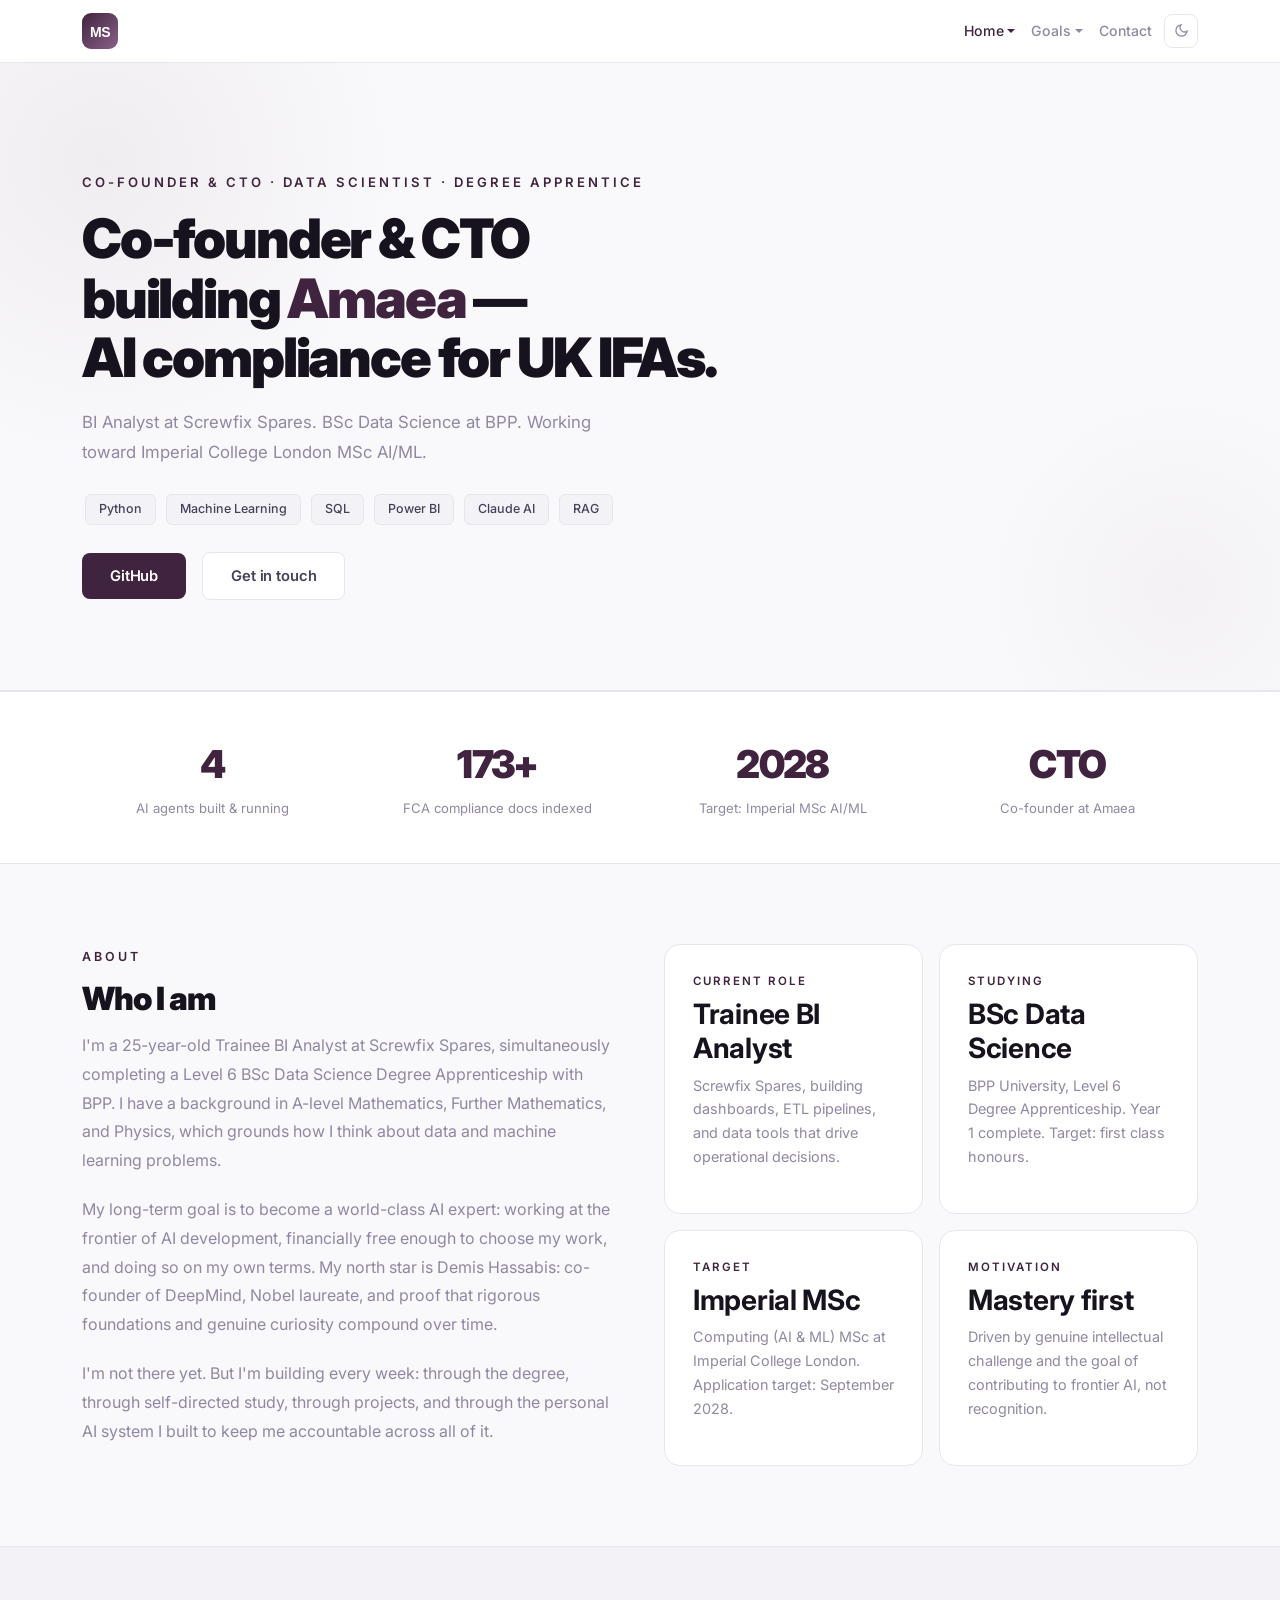
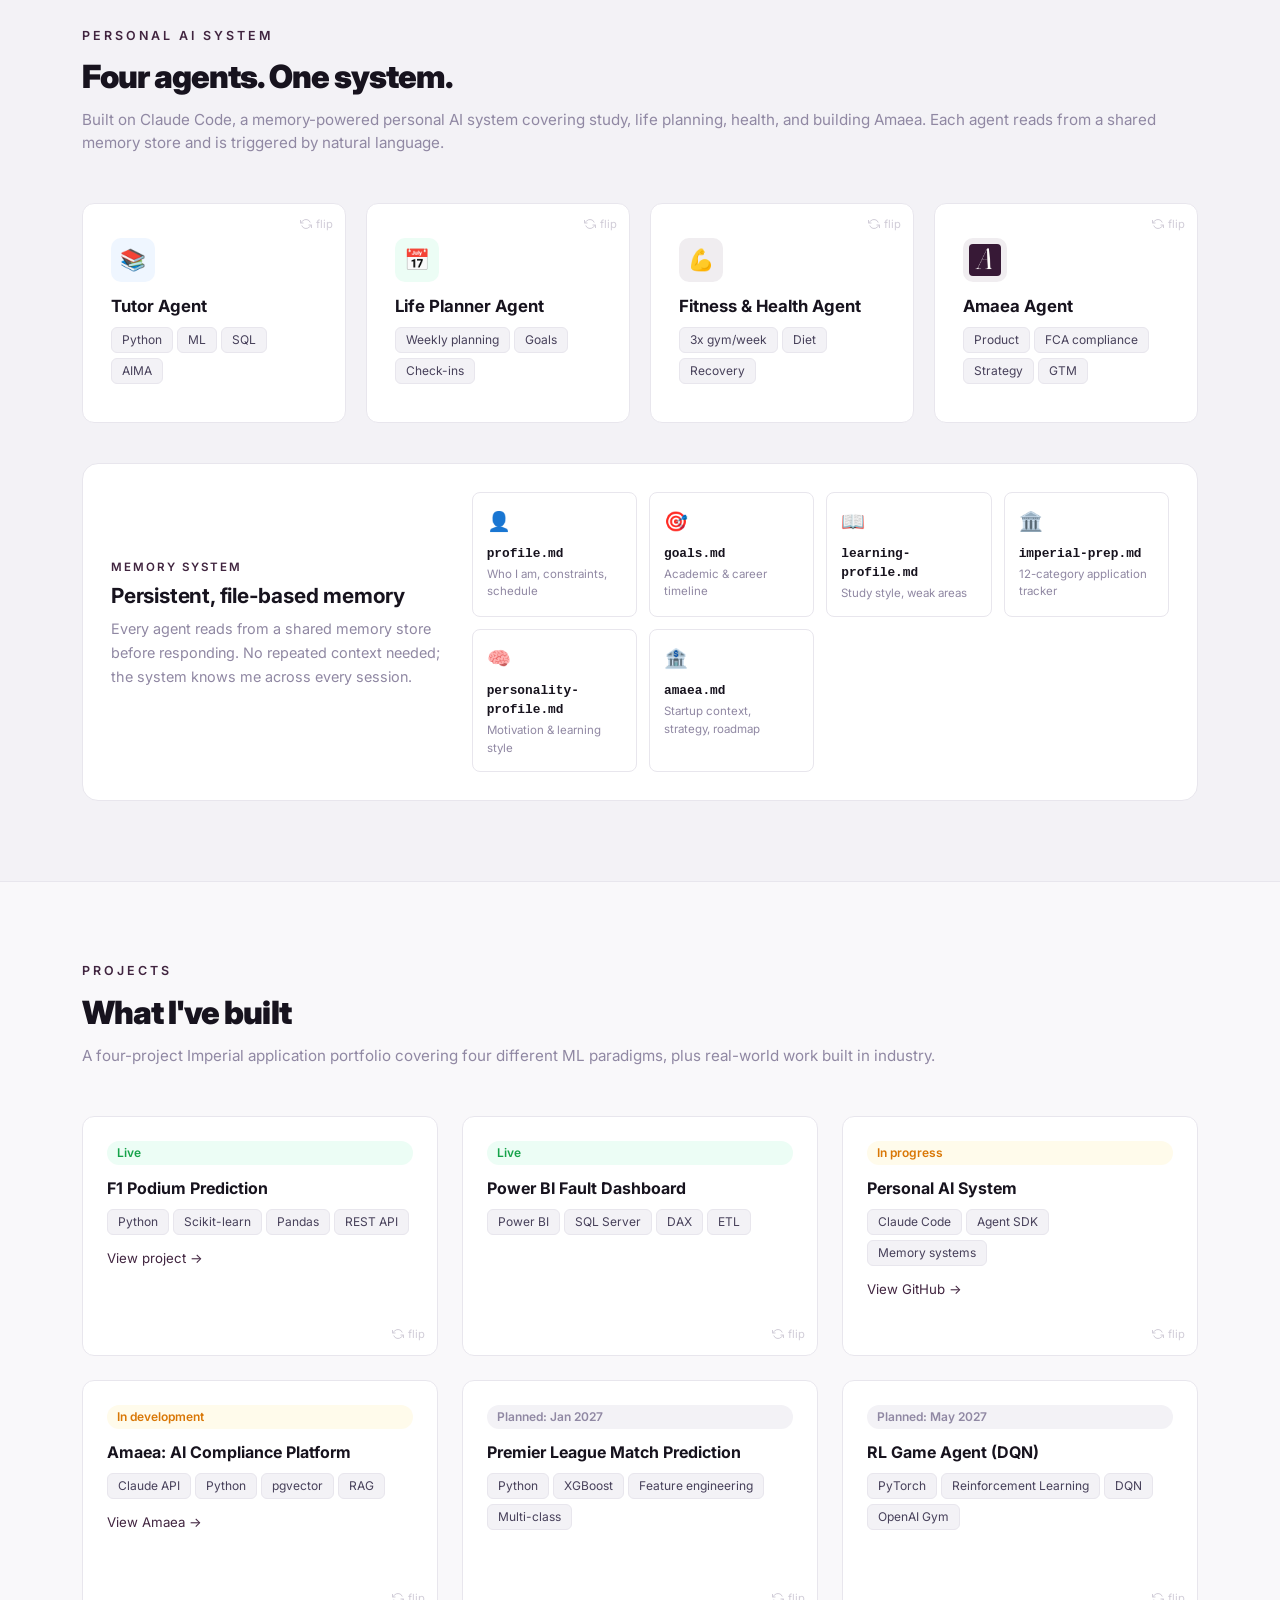
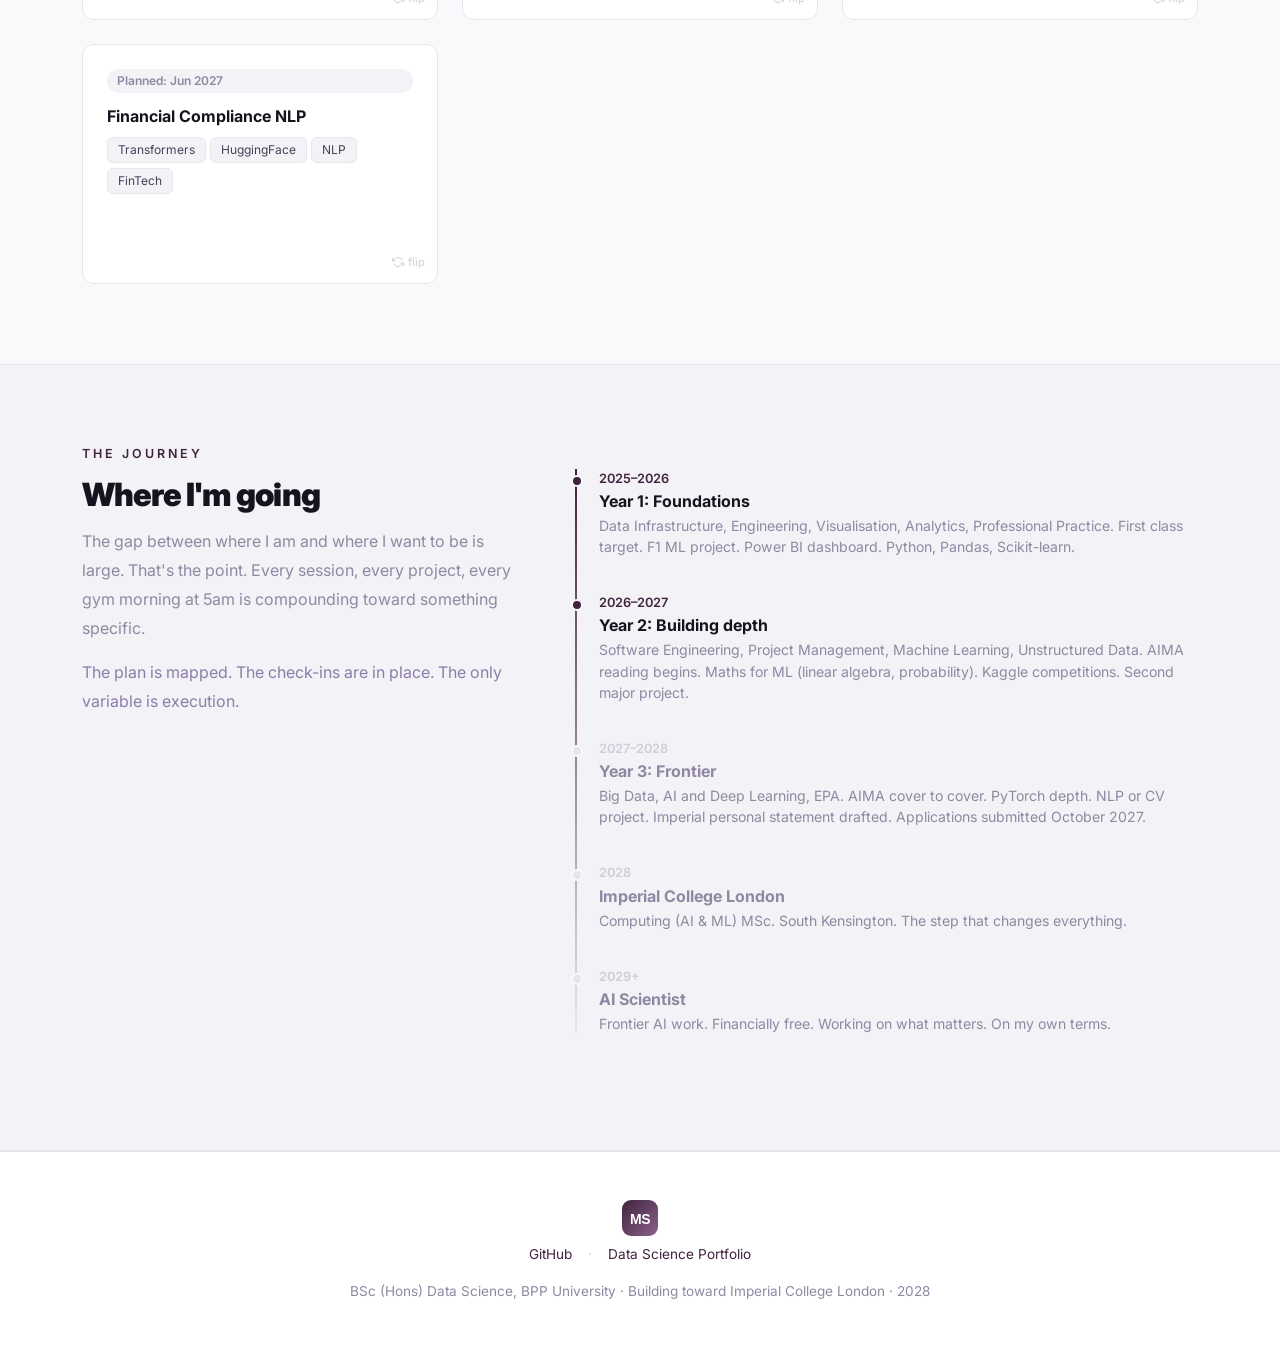
==== commit 101c10a4: "feat: add dark mode with system preference detection - Adds [data-theme="dark"] CSS overrides in sit" ====
--- a/index.html
+++ b/index.html
@@ -1,4 +1,4 @@
-<!DOCTYPE html>
+﻿<!DOCTYPE html>
 <html lang="en">
 <head>
   <meta charset="UTF-8"/>
@@ -8,6 +8,7 @@
   <link href="https://cdn.jsdelivr.net/npm/bootstrap@5.3.0/dist/css/bootstrap.min.css" rel="stylesheet"/>
   <link href="https://fonts.googleapis.com/css2?family=Inter:wght@300;400;600;700;900&display=swap" rel="stylesheet"/>
   <link href="site.css" rel="stylesheet"/>
+  <script>!function(){var t=localStorage.getItem("theme")||(matchMedia("(prefers-color-scheme:dark)").matches?"dark":"light");document.documentElement.setAttribute("data-theme",t)}()</script>
 </head>
 <body>
 
@@ -43,6 +44,12 @@
         <li class="nav-item">
           <a class="nav-link" href="mailto:milansajiv0@gmail.com">Contact</a>
         </li>
+        <li class="nav-item ms-1 d-flex align-items-center">
+          <button onclick="toggleTheme()" class="theme-btn" aria-label="Toggle dark mode">
+            <svg class="theme-icon-moon" width="15" height="15" fill="none" stroke="currentColor" stroke-width="2" viewBox="0 0 24 24"><path d="M21 12.79A9 9 0 1 1 11.21 3 7 7 0 0 0 21 12.79z"/></svg>
+            <svg class="theme-icon-sun" width="15" height="15" fill="none" stroke="currentColor" stroke-width="2" viewBox="0 0 24 24" style="display:none"><circle cx="12" cy="12" r="5"/><line x1="12" y1="1" x2="12" y2="3"/><line x1="12" y1="21" x2="12" y2="23"/><line x1="4.22" y1="4.22" x2="5.64" y2="5.64"/><line x1="18.36" y1="18.36" x2="19.78" y2="19.78"/><line x1="1" y1="12" x2="3" y2="12"/><line x1="21" y1="12" x2="23" y2="12"/><line x1="4.22" y1="19.78" x2="5.64" y2="18.36"/><line x1="18.36" y1="5.64" x2="19.78" y2="4.22"/></svg>
+          </button>
+        </li>
       </ul>
     </div>
   </div>
--- a/site.css
+++ b/site.css
@@ -503,3 +503,74 @@
 .non-neg-item .dot { width: 8px; height: 8px; border-radius: 50%; background-color: var(--accent); flex-shrink: 0; }
 .non-neg-item span { color: var(--muted); }
 .non-neg-item strong { color: var(--text); }
+
+/* === Dark mode toggle button === */
+.theme-btn {
+  background: none;
+  border: 1px solid var(--border-solid);
+  color: var(--muted);
+  width: 34px;
+  height: 34px;
+  border-radius: 8px;
+  display: flex;
+  align-items: center;
+  justify-content: center;
+  cursor: pointer;
+  transition: color 0.2s, border-color 0.2s, background 0.2s;
+  padding: 0;
+  flex-shrink: 0;
+}
+.theme-btn:hover { color: var(--accent); border-color: var(--accent); background: var(--bg-secondary); }
+
+/* === Dark mode === */
+[data-theme="dark"] {
+  --accent: #a78bfa;
+  --accent-mid: #8b5cf6;
+  --accent-soft: #c4b5d4;
+  --bg: #0d0a14;
+  --bg-card: #16131f;
+  --bg-secondary: #1e1a2e;
+  --bg-inner: #120f1c;
+  --border: rgba(167,139,250,0.12);
+  --border-solid: #2d2040;
+  --text: #f0eafa;
+  --muted: #8b7eaa;
+  --very-muted: #3d3456;
+  --secondary-text: #c4b5d4;
+}
+[data-theme="dark"] .navbar { background-color: rgba(13,10,20,0.92) !important; }
+[data-theme="dark"] .dropdown-menu { background-color: rgba(22,19,31,0.95); box-shadow: 0 8px 32px rgba(0,0,0,0.4), 0 0 0 1px var(--border-solid); }
+[data-theme="dark"] .btn-ghost { background-color: transparent; color: var(--text); }
+[data-theme="dark"] .btn-ghost:hover { background-color: var(--bg-secondary); }
+[data-theme="dark"] .hero::before { background: radial-gradient(circle, rgba(124,58,237,0.18) 0%, transparent 70%); }
+[data-theme="dark"] .hero::after { background: radial-gradient(circle, rgba(167,139,250,0.08) 0%, transparent 70%); }
+[data-theme="dark"] .hero-sub::before { background: radial-gradient(circle, rgba(124,58,237,0.12) 0%, transparent 70%); }
+[data-theme="dark"] .card-dark:hover { border-color: rgba(167,139,250,0.35); box-shadow: 0 8px 32px rgba(124,58,237,0.12); }
+[data-theme="dark"] .agent-card-wrap:hover .agent-card-front { border-color: rgba(167,139,250,0.35); box-shadow: 0 4px 16px rgba(124,58,237,0.12); }
+[data-theme="dark"] .project-card-wrap:hover .project-card-front { border-color: rgba(167,139,250,0.35); box-shadow: 0 4px 16px rgba(124,58,237,0.12); }
+[data-theme="dark"] .agent-icon.blue { background-color: #1c3a5e; }
+[data-theme="dark"] .agent-icon.green { background-color: #1a3a2a; }
+[data-theme="dark"] .agent-icon.purple { background-color: #2d1a4a; }
+[data-theme="dark"] .agent-card-back { background-color: #1e1a2e; }
+[data-theme="dark"] .project-card-back { background-color: #1e1a2e; }
+[data-theme="dark"] .agent-scroll-wrapper::after { background: linear-gradient(to right, transparent, var(--bg-secondary)); }
+[data-theme="dark"] .status-live { background-color: #1a3a2a; color: #3fb950; }
+[data-theme="dark"] .status-progress { background-color: #2d2a1a; color: #d29922; }
+[data-theme="dark"] .status-done { background-color: #1a3a2a; color: #3fb950; }
+[data-theme="dark"] .status-current { background-color: #2d2a1a; color: #d29922; }
+[data-theme="dark"] .imperial-banner { background: linear-gradient(135deg, #1c2a3a 0%, #16131f 100%); }
+[data-theme="dark"] .vision-banner { background: linear-gradient(135deg, #1a0a2e 0%, #16131f 100%); }
+[data-theme="dark"] .program-banner { background: linear-gradient(135deg, #1c2a3a 0%, #16131f 100%); }
+[data-theme="dark"] .rule-card.warning { border-color: #d29922; background-color: #2d2a1a; }
+[data-theme="dark"] .rule-card.warning h4 { color: #d29922; }
+[data-theme="dark"] .tag-gym { background-color: #1a3a2a; color: #3fb950; }
+[data-theme="dark"] .tag-office { background-color: #1c3a5e; color: #60a5fa; }
+[data-theme="dark"] .tag-padel { background-color: #2d1a4a; }
+[data-theme="dark"] .tag-study { background-color: #2d2a1a; color: #d29922; }
+[data-theme="dark"] .priority-tag { background-color: #1a3a2a; color: #3fb950; }
+[data-theme="dark"] .weak-area { border-left-color: #d29922; }
+[data-theme="dark"] .weights-table td:nth-child(2) { color: #3fb950; }
+[data-theme="dark"] .swap-table td:first-child { color: #d29922; }
+[data-theme="dark"] .swap-table td:last-child { color: #3fb950; }
+[data-theme="dark"] .meal-protein { color: #3fb950; }
+[data-theme="dark"] .check-box { background: var(--bg-secondary); border-color: var(--border-solid); }
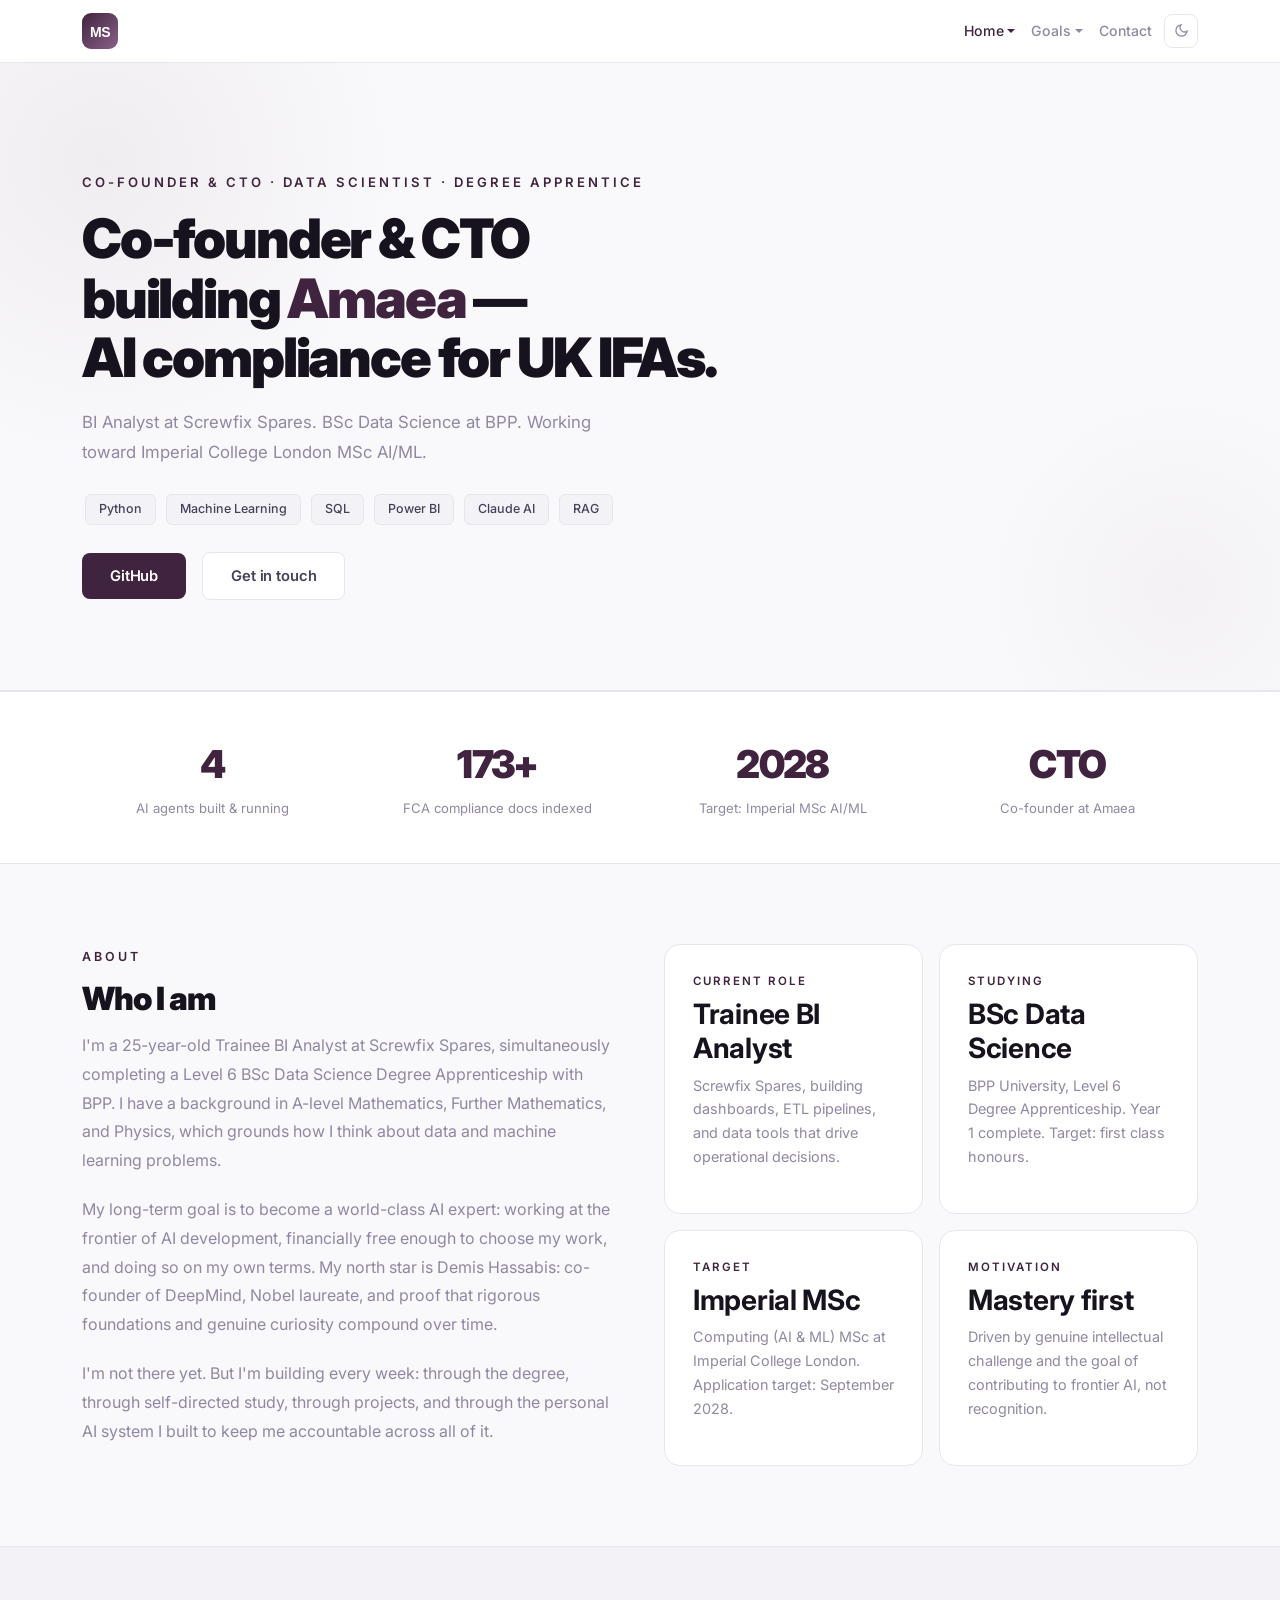
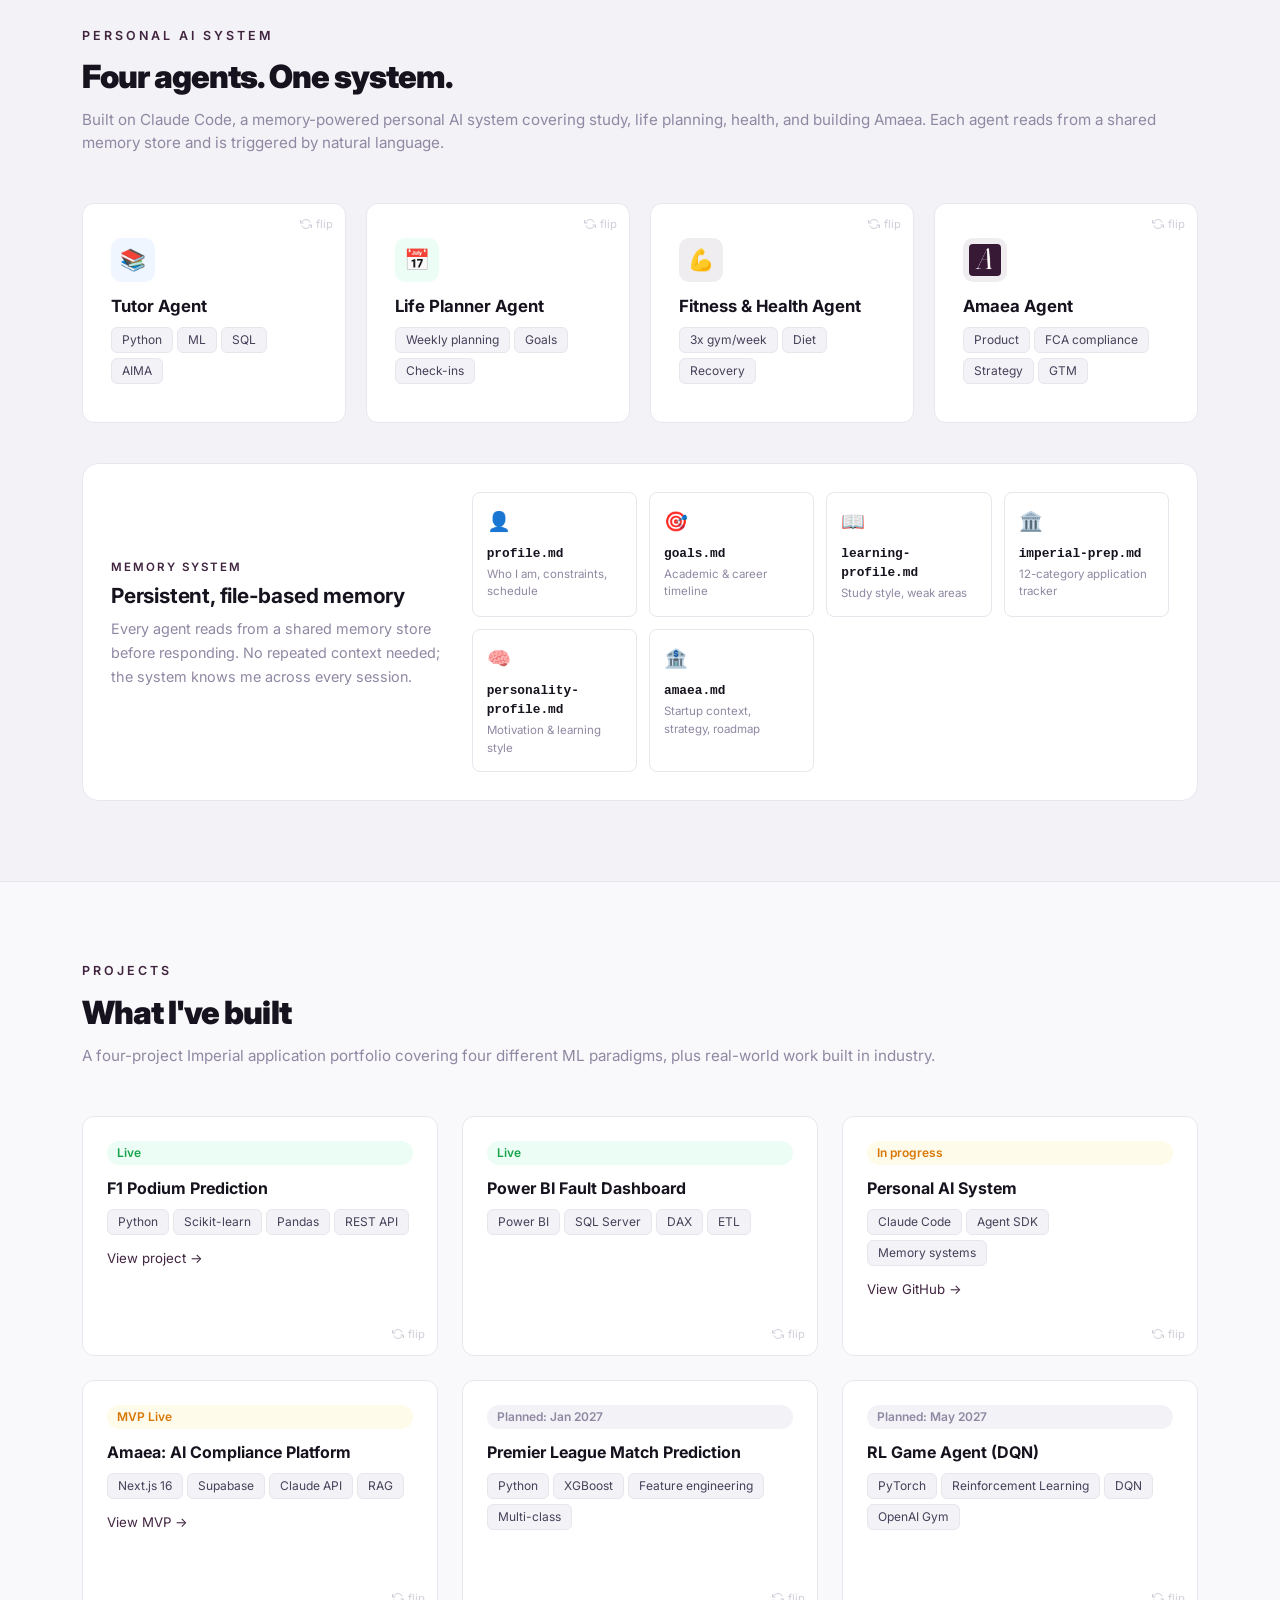
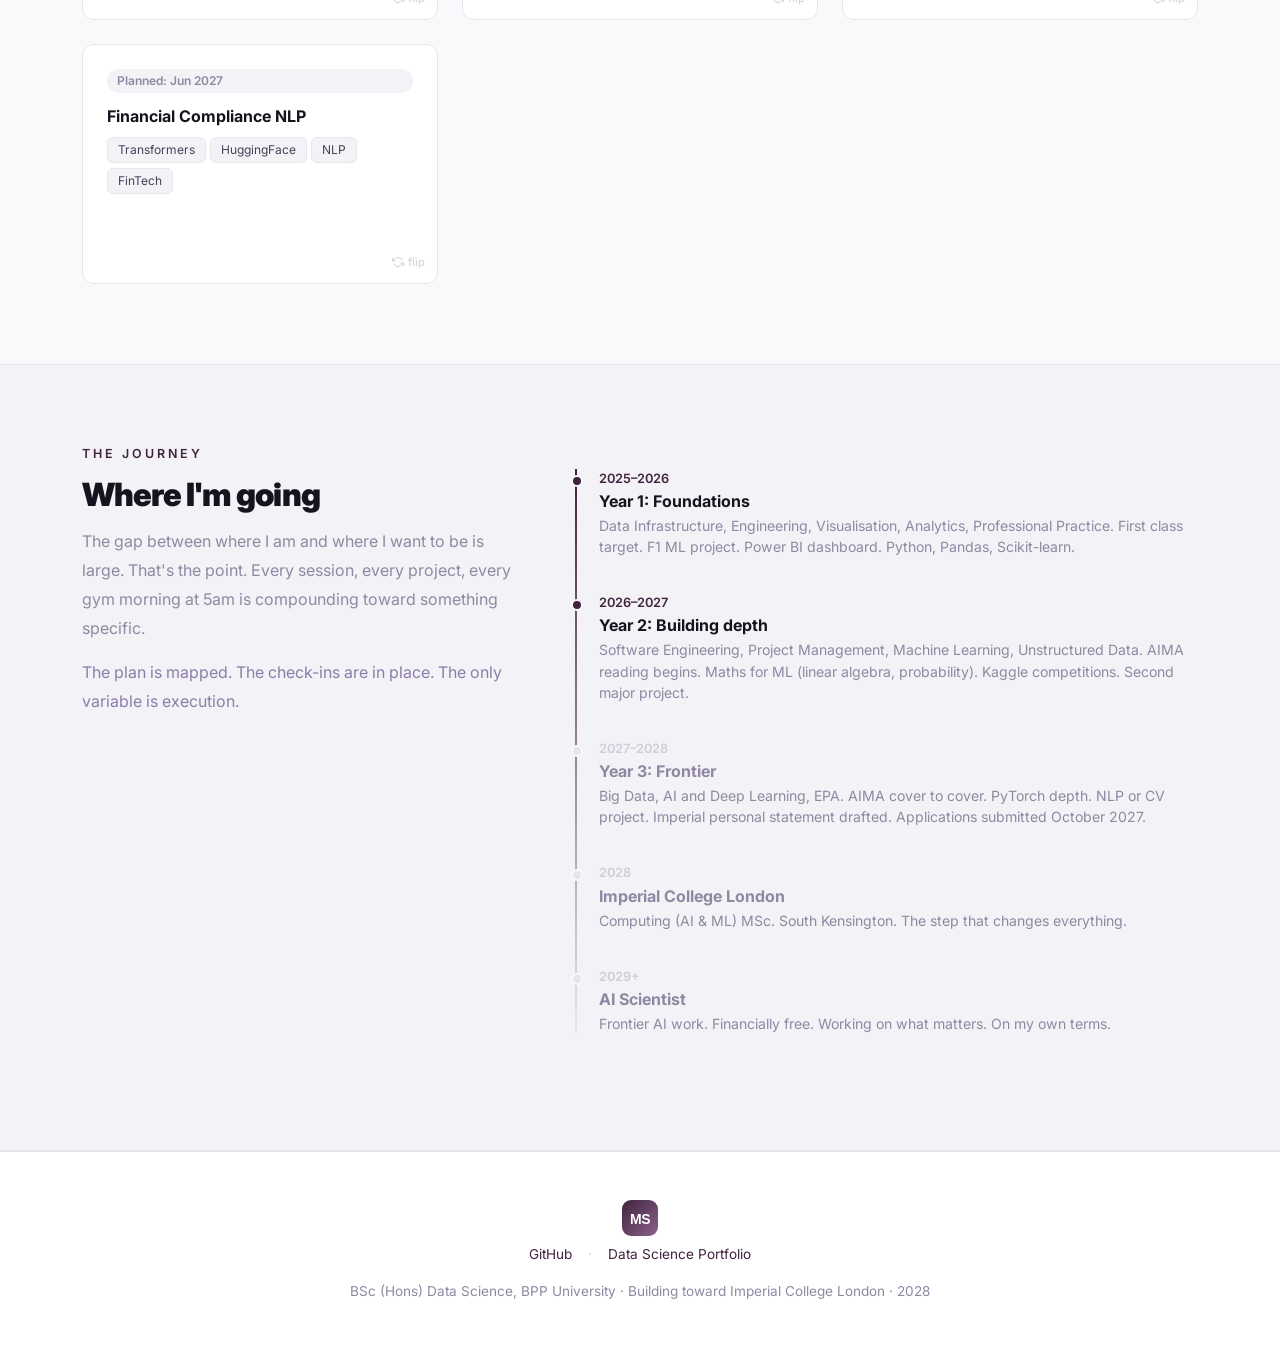
==== commit e995f956: "update: reflect May 2026 strategy decisions across all pages - goals.html: backup programmes updated" ====
--- a/index.html
+++ b/index.html
@@ -307,13 +307,13 @@
         <div class="project-card-wrap">
           <div class="project-card">
             <div class="project-card-front"><span class="flip-hint"><svg viewBox="0 0 24 24" fill="none" stroke="currentColor" stroke-width="2"><path d="M1 4v6h6M23 20v-6h-6"/><path d="M20.49 9A9 9 0 0 0 5.64 5.64L1 10m22 4l-4.64 4.36A9 9 0 0 1 3.51 15"/></svg>flip</span>
-              <span class="project-status status-progress">In development</span>
+              <span class="project-status status-progress">MVP Live</span>
               <h3>Amaea: AI Compliance Platform</h3>
-              <div style="margin-bottom:10px;"><span class="agent-tag">Claude API</span><span class="agent-tag">Python</span><span class="agent-tag">pgvector</span><span class="agent-tag">RAG</span></div>
-              <a href="https://amaea0002-dev.github.io/webpage" class="project-link">View Amaea →</a>
-            </div>
-            <div class="project-card-back">
-              <p>Co-founding and building the technical architecture for Amaea. Building the compliance intelligence layer now: RAG on FCA documents, vector knowledge base, Claude-powered compliance assistant.</p>
+              <div style="margin-bottom:10px;"><span class="agent-tag">Next.js 16</span><span class="agent-tag">Supabase</span><span class="agent-tag">Claude API</span><span class="agent-tag">RAG</span></div>
+              <a href="https://amaea.vercel.app" class="project-link">View MVP →</a>
+            </div>
+            <div class="project-card-back">
+              <p>MVP deployed at amaea.vercel.app. Full auth, dashboard, client management, AI assistant (FCA knowledge base, 173 chunks), risk flags, reports. RAG pipeline and regulatory monitoring (Horizon) next. v1 launch September 2028.</p>
             </div>
           </div>
         </div>
